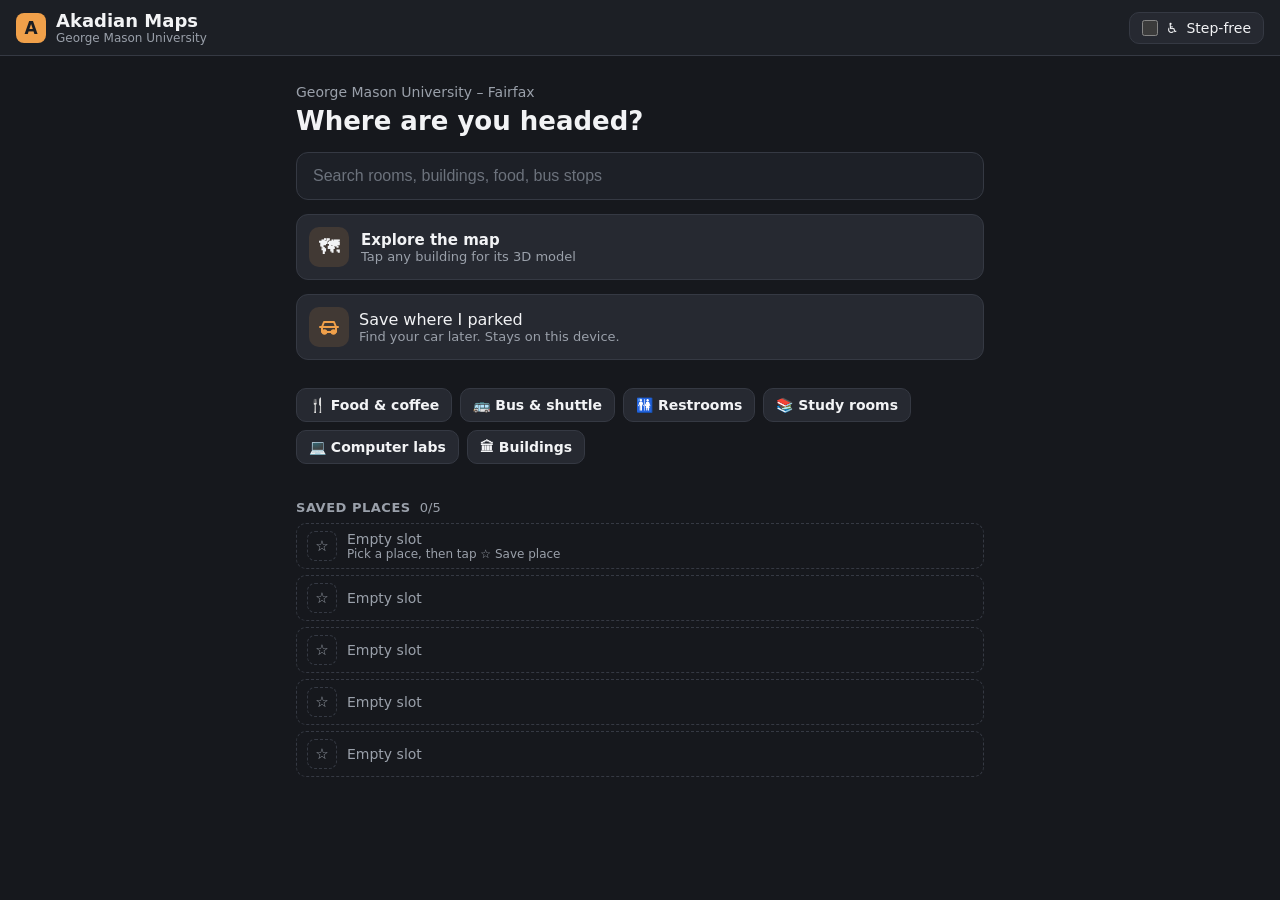
==== docs/index.html @ 049ace2c "Add a static build for phone demos (GitHub Pages, no Python needed) - tools/export_static.py copies " ====
<!doctype html>
<html lang="en">
<head>
  <script>window.AKADIAN_DATA = 'data';</script>
  <meta charset="utf-8">
  <meta name="viewport" content="width=device-width, initial-scale=1, viewport-fit=cover">
  <title>Akadian Campus Maps</title>
  <meta name="description" content="3D campus maps with turn-by-turn directions to any room.">
  <meta name="theme-color" content="#16181d">
  <link rel="manifest" href="manifest.webmanifest">
  <link rel="icon" href="icons/icon-192.png" sizes="192x192">
  <link rel="apple-touch-icon" href="icons/icon-192.png">
  <meta name="apple-mobile-web-app-capable" content="yes">
  <meta name="apple-mobile-web-app-status-bar-style" content="black-translucent">
  <link rel="stylesheet" href="vendor/maplibre-gl/maplibre-gl.css">
  <link rel="stylesheet" href="style.css">
  <script type="importmap">
    {
      "imports": {
        "three": "./vendor/three/build/three.module.js",
        "three/addons/": "./vendor/three/examples/jsm/"
      }
    }
  </script>
</head>
<body>
  <header class="topbar">
    <div class="brand"><span class="logo" aria-hidden="true">A</span><div><strong>Akadian Maps</strong><small id="campusName">Loading…</small></div></div>
    <label class="toggle" title="Routes avoid stairs and use elevators">
      <input type="checkbox" id="stepFree"> <span aria-hidden="true">♿</span><span>Step-free</span>
    </label>
  </header>

  <!-- loading / error screen -->
  <div id="boot" class="boot" role="status" aria-live="polite">
    <span class="logo big" aria-hidden="true">A</span>
    <p id="bootMsg">Loading campus map…</p>
    <button id="bootRetry" class="btn primary hidden">Try again</button>
  </div>

  <!-- Home: choose a destination -->
  <section id="search" class="panel">
    <p class="eyebrow" id="homeEyebrow">Campus map</p>
    <h1>Where are you headed?</h1>
    <div class="searchbox">
      <input id="q" type="search" placeholder="Search rooms, buildings, food, bus stops" autocomplete="off" aria-label="Search the campus" enterkeyhint="go">
    </div>
    <div class="home-actions">
      <button class="tile-btn" id="openExplore"><span class="ti">🗺</span><span>Explore the map<small>Tap any building for its 3D model</small></span></button>
    </div>
    <div id="carCard" class="car-card"></div>
    <div id="browse" class="chips" aria-label="Browse by category"></div>
    <div id="saved"></div>
    <div id="recent"></div>
    <h2 class="list-title" id="listTitle"></h2>
    <ul id="results" class="results"></ul>
  </section>

  <!-- Outdoor: GPS to the best entrance -->
  <section id="outdoor" class="panel hidden">
    <div id="map"></div>
    <div class="sheet">
      <div id="navSheet">
        <button class="back" data-back="search">← Change destination</button>
        <div class="dest" id="destOut"></div>
        <div class="gps"><span id="gpsStatus" class="muted"></span><button id="gpsRetry" class="link hidden">Use my location</button></div>
        <div class="leg" id="outLeg"></div>
        <div class="actions">
          <button id="fitRoute" class="btn secondary">Show whole route</button>
          <button id="arrived" class="btn primary">I'm at the entrance →</button>
        </div>
        <div class="actions small-actions"><button id="saveOut" class="btn ghost-sm save-btn hidden" aria-pressed="false">☆ Save place</button><button id="shareBtn" class="btn ghost-sm">Share this place</button></div>
        <ol id="walkSteps" class="steps walk" aria-label="Walking directions"></ol>
      </div>
      <!-- browsing the map with no destination -->
      <div id="exploreSheet" class="hidden">
        <button class="back" data-back="search">← Back</button>
        <div class="dest" id="exploreTitle">Campus map<small>Tap any building for its 3D model. Use Layers to show or hide categories.</small></div>
        <div class="gps"><span id="gpsStatus2" class="muted"></span></div>
        <div class="explore-grid">
          <button data-q="food">🍴 Food & coffee</button>
          <button data-q="bus">🚌 Bus stops</button>
          <button data-q="restroom">🚻 Restrooms</button>
          <button data-q="study">📚 Study rooms</button>
        </div>
      </div>
      <!-- save where you parked (stored only on this device) -->
      <div id="parkSheet" class="hidden">
        <button class="back" data-back="search">← Back</button>
        <div class="dest">Save your parking spot<small id="parkWhere">Finding your location…</small></div>
        <div id="parkLevels" class="level-row hidden" role="group" aria-label="Deck level"></div>
        <label class="park-note">Note (optional)<input id="parkNote" maxlength="60" placeholder="e.g. Row C, near the stairs"></label>
        <div class="actions"><button id="parkSave" class="btn primary" disabled>Save spot</button></div>
        <p class="muted small-print">Saved only on this device. Nothing is sent anywhere.</p>
      </div>
    </div>
  </section>

  <!-- 3D model of any campus building (tap a building on the map) -->
  <section id="building" class="panel hidden">
    <div id="shell" aria-label="3D model of the building"></div>
    <div class="floorbar" id="shellFloors" aria-label="Floors"></div>
    <div class="sheet">
      <button class="back" data-back="outdoor">← Back to map</button>
      <div class="dest" id="bldTitle"></div>
      <div class="bld-facts" id="bldFacts"></div>
      <div class="actions">
        <button id="bldWalk" class="btn primary">Walk here</button>
      </div>
      <div id="bldLists"></div>
    </div>
  </section>

  <!-- Indoor: 3D route from the entrance to the room -->
  <section id="indoor" class="panel hidden">
    <div id="scene" aria-label="3D indoor map"></div>
    <div class="floorbar" id="floorbar" aria-label="Floors"></div>
    <div class="sheet">
      <button class="back" data-back="outdoor">← Back to map</button>
      <div class="dest" id="destIn"></div>
      <div class="actions small-actions"><button id="saveIn" class="btn ghost-sm save-btn hidden" aria-pressed="false">☆ Save place</button></div>
      <ol id="steps" class="steps" aria-label="Directions inside"></ol>
    </div>
  </section>

  <div id="parkPrompt" class="park-prompt hidden" role="status">
    <div><b>Looks like you parked</b><small id="parkPromptWhere"></small></div>
    <button class="btn primary" id="parkPromptYes">Save spot</button>
    <button class="btn secondary" id="parkPromptNo" aria-label="Dismiss">✕</button>
  </div>
  <div id="toast" class="toast" role="status" aria-live="polite"></div>

  <script src="vendor/maplibre-gl/maplibre-gl.js"></script>
  <script type="module" src="js/main.js"></script>
</body>
</html>
---- docs/vendor/maplibre-gl/maplibre-gl.css ----
.maplibregl-map{font:12px/20px Helvetica Neue,Arial,Helvetica,sans-serif;overflow:hidden;position:relative;-webkit-tap-highlight-color:rgb(0 0 0/0)}.maplibregl-canvas{left:0;position:absolute;top:0}.maplibregl-map:fullscreen{height:100%;width:100%}.maplibregl-ctrl-group button.maplibregl-ctrl-compass{touch-action:none}.maplibregl-canvas-container.maplibregl-interactive,.maplibregl-ctrl-group button.maplibregl-ctrl-compass{cursor:grab;-webkit-user-select:none;-moz-user-select:none;user-select:none}.maplibregl-canvas-container.maplibregl-interactive.maplibregl-track-pointer{cursor:pointer}.maplibregl-canvas-container.maplibregl-interactive:active,.maplibregl-ctrl-group button.maplibregl-ctrl-compass:active{cursor:grabbing}.maplibregl-canvas-container.maplibregl-touch-zoom-rotate,.maplibregl-canvas-container.maplibregl-touch-zoom-rotate .maplibregl-canvas{touch-action:pan-x pan-y}.maplibregl-canvas-container.maplibregl-touch-drag-pan,.maplibregl-canvas-container.maplibregl-touch-drag-pan .maplibregl-canvas{touch-action:pinch-zoom}.maplibregl-canvas-container.maplibregl-touch-zoom-rotate.maplibregl-touch-drag-pan,.maplibregl-canvas-container.maplibregl-touch-zoom-rotate.maplibregl-touch-drag-pan .maplibregl-canvas{touch-action:none}.maplibregl-canvas-container.maplibregl-touch-drag-pan.maplibregl-cooperative-gestures,.maplibregl-canvas-container.maplibregl-touch-drag-pan.maplibregl-cooperative-gestures .maplibregl-canvas{touch-action:pan-x pan-y}.maplibregl-ctrl-bottom-left,.maplibregl-ctrl-bottom-right,.maplibregl-ctrl-top-left,.maplibregl-ctrl-top-right{pointer-events:none;position:absolute;z-index:2}.maplibregl-ctrl-top-left{left:0;top:0}.maplibregl-ctrl-top-right{right:0;top:0}.maplibregl-ctrl-bottom-left{bottom:0;left:0}.maplibregl-ctrl-bottom-right{bottom:0;right:0}.maplibregl-ctrl{clear:both;pointer-events:auto;transform:translate(0)}.maplibregl-ctrl-top-left .maplibregl-ctrl{float:left;margin:10px 0 0 10px}.maplibregl-ctrl-top-right .maplibregl-ctrl{float:right;margin:10px 10px 0 0}.maplibregl-ctrl-bottom-left .maplibregl-ctrl{float:left;margin:0 0 10px 10px}.maplibregl-ctrl-bottom-right .maplibregl-ctrl{float:right;margin:0 10px 10px 0}.maplibregl-ctrl-group{background:#fff;border-radius:4px}.maplibregl-ctrl-group:not(:empty){box-shadow:0 0 0 2px rgba(0,0,0,.1)}@media (forced-colors:active){.maplibregl-ctrl-group:not(:empty){box-shadow:0 0 0 2px ButtonText}}.maplibregl-ctrl-group button{background-color:transparent;border:0;box-sizing:border-box;cursor:pointer;display:block;height:29px;outline:none;padding:0;width:29px}.maplibregl-ctrl-group button+button{border-top:1px solid #ddd}.maplibregl-ctrl button .maplibregl-ctrl-icon{background-position:50%;background-repeat:no-repeat;display:block;height:100%;width:100%}@media (forced-colors:active){.maplibregl-ctrl-icon{background-color:transparent}.maplibregl-ctrl-group button+button{border-top:1px solid ButtonText}}.maplibregl-ctrl button::-moz-focus-inner{border:0;padding:0}.maplibregl-ctrl-attrib-button:focus,.maplibregl-ctrl-group button:focus{box-shadow:0 0 2px 2px #0096ff}.maplibregl-ctrl button:disabled{cursor:not-allowed}.maplibregl-ctrl button:disabled .maplibregl-ctrl-icon{opacity:.25}.maplibregl-ctrl button:not(:disabled):hover{background-color:rgb(0 0 0/5%)}.maplibregl-ctrl-group button:focus:focus-visible{box-shadow:0 0 2px 2px #0096ff}.maplibregl-ctrl-group button:focus:not(:focus-visible){box-shadow:none}.maplibregl-ctrl-group button:focus:first-child{border-radius:4px 4px 0 0}.maplibregl-ctrl-group button:focus:last-child{border-radius:0 0 4px 4px}.maplibregl-ctrl-group button:focus:only-child{border-radius:inherit}.maplibregl-ctrl button.maplibregl-ctrl-zoom-out .maplibregl-ctrl-icon{background-image:url("data:image/svg+xml;charset=utf-8,%3Csvg xmlns='http://www.w3.org/2000/svg' width='29' height='29' fill='%23333' viewBox='0 0 29 29'%3E%3Cpath d='M10 13c-.75 0-1.5.75-1.5 1.5S9.25 16 10 16h9c.75 0 1.5-.75 1.5-1.5S19.75 13 19 13z'/%3E%3C/svg%3E")}.maplibregl-ctrl button.maplibregl-ctrl-zoom-in .maplibregl-ctrl-icon{background-image:url("data:image/svg+xml;charset=utf-8,%3Csvg xmlns='http://www.w3.org/2000/svg' width='29' height='29' fill='%23333' viewBox='0 0 29 29'%3E%3Cpath d='M14.5 8.5c-.75 0-1.5.75-1.5 1.5v3h-3c-.75 0-1.5.75-1.5 1.5S9.25 16 10 16h3v3c0 .75.75 1.5 1.5 1.5S16 19.75 16 19v-3h3c.75 0 1.5-.75 1.5-1.5S19.75 13 19 13h-3v-3c0-.75-.75-1.5-1.5-1.5'/%3E%3C/svg%3E")}@media (forced-colors:active){.maplibregl-ctrl button.maplibregl-ctrl-zoom-out .maplibregl-ctrl-icon{background-image:url("data:image/svg+xml;charset=utf-8,%3Csvg xmlns='http://www.w3.org/2000/svg' width='29' height='29' fill='%23fff' viewBox='0 0 29 29'%3E%3Cpath d='M10 13c-.75 0-1.5.75-1.5 1.5S9.25 16 10 16h9c.75 0 1.5-.75 1.5-1.5S19.75 13 19 13z'/%3E%3C/svg%3E")}.maplibregl-ctrl button.maplibregl-ctrl-zoom-in .maplibregl-ctrl-icon{background-image:url("data:image/svg+xml;charset=utf-8,%3Csvg xmlns='http://www.w3.org/2000/svg' width='29' height='29' fill='%23fff' viewBox='0 0 29 29'%3E%3Cpath d='M14.5 8.5c-.75 0-1.5.75-1.5 1.5v3h-3c-.75 0-1.5.75-1.5 1.5S9.25 16 10 16h3v3c0 .75.75 1.5 1.5 1.5S16 19.75 16 19v-3h3c.75 0 1.5-.75 1.5-1.5S19.75 13 19 13h-3v-3c0-.75-.75-1.5-1.5-1.5'/%3E%3C/svg%3E")}}@media (forced-colors:active) and (prefers-color-scheme:light){.maplibregl-ctrl button.maplibregl-ctrl-zoom-out .maplibregl-ctrl-icon{background-image:url("data:image/svg+xml;charset=utf-8,%3Csvg xmlns='http://www.w3.org/2000/svg' width='29' height='29' viewBox='0 0 29 29'%3E%3Cpath d='M10 13c-.75 0-1.5.75-1.5 1.5S9.25 16 10 16h9c.75 0 1.5-.75 1.5-1.5S19.75 13 19 13z'/%3E%3C/svg%3E")}.maplibregl-ctrl button.maplibregl-ctrl-zoom-in .maplibregl-ctrl-icon{background-image:url("data:image/svg+xml;charset=utf-8,%3Csvg xmlns='http://www.w3.org/2000/svg' width='29' height='29' viewBox='0 0 29 29'%3E%3Cpath d='M14.5 8.5c-.75 0-1.5.75-1.5 1.5v3h-3c-.75 0-1.5.75-1.5 1.5S9.25 16 10 16h3v3c0 .75.75 1.5 1.5 1.5S16 19.75 16 19v-3h3c.75 0 1.5-.75 1.5-1.5S19.75 13 19 13h-3v-3c0-.75-.75-1.5-1.5-1.5'/%3E%3C/svg%3E")}}.maplibregl-ctrl button.maplibregl-ctrl-fullscreen .maplibregl-ctrl-icon{background-image:url("data:image/svg+xml;charset=utf-8,%3Csvg xmlns='http://www.w3.org/2000/svg' width='29' height='29' fill='%23333' viewBox='0 0 29 29'%3E%3Cpath d='M24 16v5.5c0 1.75-.75 2.5-2.5 2.5H16v-1l3-1.5-4-5.5 1-1 5.5 4 1.5-3zM6 16l1.5 3 5.5-4 1 1-4 5.5 3 1.5v1H7.5C5.75 24 5 23.25 5 21.5V16zm7-11v1l-3 1.5 4 5.5-1 1-5.5-4L6 13H5V7.5C5 5.75 5.75 5 7.5 5zm11 2.5c0-1.75-.75-2.5-2.5-2.5H16v1l3 1.5-4 5.5 1 1 5.5-4 1.5 3h1z'/%3E%3C/svg%3E")}.maplibregl-ctrl button.maplibregl-ctrl-shrink .maplibregl-ctrl-icon{background-image:url("data:image/svg+xml;charset=utf-8,%3Csvg xmlns='http://www.w3.org/2000/svg' width='29' height='29' viewBox='0 0 29 29'%3E%3Cpath d='M18.5 16c-1.75 0-2.5.75-2.5 2.5V24h1l1.5-3 5.5 4 1-1-4-5.5 3-1.5v-1zM13 18.5c0-1.75-.75-2.5-2.5-2.5H5v1l3 1.5L4 24l1 1 5.5-4 1.5 3h1zm3-8c0 1.75.75 2.5 2.5 2.5H24v-1l-3-1.5L25 5l-1-1-5.5 4L17 5h-1zM10.5 13c1.75 0 2.5-.75 2.5-2.5V5h-1l-1.5 3L5 4 4 5l4 5.5L5 12v1z'/%3E%3C/svg%3E")}@media (forced-colors:active){.maplibregl-ctrl button.maplibregl-ctrl-fullscreen .maplibregl-ctrl-icon{background-image:url("data:image/svg+xml;charset=utf-8,%3Csvg xmlns='http://www.w3.org/2000/svg' width='29' height='29' fill='%23fff' viewBox='0 0 29 29'%3E%3Cpath d='M24 16v5.5c0 1.75-.75 2.5-2.5 2.5H16v-1l3-1.5-4-5.5 1-1 5.5 4 1.5-3zM6 16l1.5 3 5.5-4 1 1-4 5.5 3 1.5v1H7.5C5.75 24 5 23.25 5 21.5V16zm7-11v1l-3 1.5 4 5.5-1 1-5.5-4L6 13H5V7.5C5 5.75 5.75 5 7.5 5zm11 2.5c0-1.75-.75-2.5-2.5-2.5H16v1l3 1.5-4 5.5 1 1 5.5-4 1.5 3h1z'/%3E%3C/svg%3E")}.maplibregl-ctrl button.maplibregl-ctrl-shrink .maplibregl-ctrl-icon{background-image:url("data:image/svg+xml;charset=utf-8,%3Csvg xmlns='http://www.w3.org/2000/svg' width='29' height='29' fill='%23fff' viewBox='0 0 29 29'%3E%3Cpath d='M18.5 16c-1.75 0-2.5.75-2.5 2.5V24h1l1.5-3 5.5 4 1-1-4-5.5 3-1.5v-1zM13 18.5c0-1.75-.75-2.5-2.5-2.5H5v1l3 1.5L4 24l1 1 5.5-4 1.5 3h1zm3-8c0 1.75.75 2.5 2.5 2.5H24v-1l-3-1.5L25 5l-1-1-5.5 4L17 5h-1zM10.5 13c1.75 0 2.5-.75 2.5-2.5V5h-1l-1.5 3L5 4 4 5l4 5.5L5 12v1z'/%3E%3C/svg%3E")}}@media (forced-colors:active) and (prefers-color-scheme:light){.maplibregl-ctrl button.maplibregl-ctrl-fullscreen .maplibregl-ctrl-icon{background-image:url("data:image/svg+xml;charset=utf-8,%3Csvg xmlns='http://www.w3.org/2000/svg' width='29' height='29' viewBox='0 0 29 29'%3E%3Cpath d='M24 16v5.5c0 1.75-.75 2.5-2.5 2.5H16v-1l3-1.5-4-5.5 1-1 5.5 4 1.5-3zM6 16l1.5 3 5.5-4 1 1-4 5.5 3 1.5v1H7.5C5.75 24 5 23.25 5 21.5V16zm7-11v1l-3 1.5 4 5.5-1 1-5.5-4L6 13H5V7.5C5 5.75 5.75 5 7.5 5zm11 2.5c0-1.75-.75-2.5-2.5-2.5H16v1l3 1.5-4 5.5 1 1 5.5-4 1.5 3h1z'/%3E%3C/svg%3E")}.maplibregl-ctrl button.maplibregl-ctrl-shrink .maplibregl-ctrl-icon{background-image:url("data:image/svg+xml;charset=utf-8,%3Csvg xmlns='http://www.w3.org/2000/svg' width='29' height='29' viewBox='0 0 29 29'%3E%3Cpath d='M18.5 16c-1.75 0-2.5.75-2.5 2.5V24h1l1.5-3 5.5 4 1-1-4-5.5 3-1.5v-1zM13 18.5c0-1.75-.75-2.5-2.5-2.5H5v1l3 1.5L4 24l1 1 5.5-4 1.5 3h1zm3-8c0 1.75.75 2.5 2.5 2.5H24v-1l-3-1.5L25 5l-1-1-5.5 4L17 5h-1zM10.5 13c1.75 0 2.5-.75 2.5-2.5V5h-1l-1.5 3L5 4 4 5l4 5.5L5 12v1z'/%3E%3C/svg%3E")}}.maplibregl-ctrl button.maplibregl-ctrl-compass .maplibregl-ctrl-icon{background-image:url("data:image/svg+xml;charset=utf-8,%3Csvg xmlns='http://www.w3.org/2000/svg' width='29' height='29' fill='%23333' viewBox='0 0 29 29'%3E%3Cpath d='m10.5 14 4-8 4 8z'/%3E%3Cpath fill='%23ccc' d='m10.5 16 4 8 4-8z'/%3E%3C/svg%3E")}@media (forced-colors:active){.maplibregl-ctrl button.maplibregl-ctrl-compass .maplibregl-ctrl-icon{background-image:url("data:image/svg+xml;charset=utf-8,%3Csvg xmlns='http://www.w3.org/2000/svg' width='29' height='29' fill='%23fff' viewBox='0 0 29 29'%3E%3Cpath d='m10.5 14 4-8 4 8z'/%3E%3Cpath fill='%23ccc' d='m10.5 16 4 8 4-8z'/%3E%3C/svg%3E")}}@media (forced-colors:active) and (prefers-color-scheme:light){.maplibregl-ctrl button.maplibregl-ctrl-compass .maplibregl-ctrl-icon{background-image:url("data:image/svg+xml;charset=utf-8,%3Csvg xmlns='http://www.w3.org/2000/svg' width='29' height='29' viewBox='0 0 29 29'%3E%3Cpath d='m10.5 14 4-8 4 8z'/%3E%3Cpath fill='%23ccc' d='m10.5 16 4 8 4-8z'/%3E%3C/svg%3E")}}.maplibregl-ctrl button.maplibregl-ctrl-terrain .maplibregl-ctrl-icon{background-image:url("data:image/svg+xml;charset=utf-8,%3Csvg xmlns='http://www.w3.org/2000/svg' width='22' height='22' fill='%23333' viewBox='0 0 22 22'%3E%3Cpath d='m1.754 13.406 4.453-4.851 3.09 3.09 3.281 3.277.969-.969-3.309-3.312 3.844-4.121 6.148 6.886h1.082v-.855l-7.207-8.07-4.84 5.187L6.169 6.57l-5.48 5.965v.871ZM.688 16.844h20.625v1.375H.688Zm0 0'/%3E%3C/svg%3E")}.maplibregl-ctrl button.maplibregl-ctrl-terrain-enabled .maplibregl-ctrl-icon{background-image:url("data:image/svg+xml;charset=utf-8,%3Csvg xmlns='http://www.w3.org/2000/svg' width='22' height='22' fill='%2333b5e5' viewBox='0 0 22 22'%3E%3Cpath d='m1.754 13.406 4.453-4.851 3.09 3.09 3.281 3.277.969-.969-3.309-3.312 3.844-4.121 6.148 6.886h1.082v-.855l-7.207-8.07-4.84 5.187L6.169 6.57l-5.48 5.965v.871ZM.688 16.844h20.625v1.375H.688Zm0 0'/%3E%3C/svg%3E")}.maplibregl-ctrl button.maplibregl-ctrl-geolocate .maplibregl-ctrl-icon{background-image:url("data:image/svg+xml;charset=utf-8,%3Csvg xmlns='http://www.w3.org/2000/svg' width='29' height='29' fill='%23333' viewBox='0 0 20 20'%3E%3Cpath d='M10 4C9 4 9 5 9 5v.1A5 5 0 0 0 5.1 9H5s-1 0-1 1 1 1 1 1h.1A5 5 0 0 0 9 14.9v.1s0 1 1 1 1-1 1-1v-.1a5 5 0 0 0 3.9-3.9h.1s1 0 1-1-1-1-1-1h-.1A5 5 0 0 0 11 5.1V5s0-1-1-1m0 2.5a3.5 3.5 0 1 1 0 7 3.5 3.5 0 1 1 0-7'/%3E%3Ccircle cx='10' cy='10' r='2'/%3E%3C/svg%3E")}.maplibregl-ctrl button.maplibregl-ctrl-geolocate:disabled .maplibregl-ctrl-icon{background-image:url("data:image/svg+xml;charset=utf-8,%3Csvg xmlns='http://www.w3.org/2000/svg' width='29' height='29' fill='%23aaa' viewBox='0 0 20 20'%3E%3Cpath d='M10 4C9 4 9 5 9 5v.1A5 5 0 0 0 5.1 9H5s-1 0-1 1 1 1 1 1h.1A5 5 0 0 0 9 14.9v.1s0 1 1 1 1-1 1-1v-.1a5 5 0 0 0 3.9-3.9h.1s1 0 1-1-1-1-1-1h-.1A5 5 0 0 0 11 5.1V5s0-1-1-1m0 2.5a3.5 3.5 0 1 1 0 7 3.5 3.5 0 1 1 0-7'/%3E%3Ccircle cx='10' cy='10' r='2'/%3E%3Cpath fill='red' d='m14 5 1 1-9 9-1-1z'/%3E%3C/svg%3E")}.maplibregl-ctrl button.maplibregl-ctrl-geolocate.maplibregl-ctrl-geolocate-active .maplibregl-ctrl-icon{background-image:url("data:image/svg+xml;charset=utf-8,%3Csvg xmlns='http://www.w3.org/2000/svg' width='29' height='29' fill='%2333b5e5' viewBox='0 0 20 20'%3E%3Cpath d='M10 4C9 4 9 5 9 5v.1A5 5 0 0 0 5.1 9H5s-1 0-1 1 1 1 1 1h.1A5 5 0 0 0 9 14.9v.1s0 1 1 1 1-1 1-1v-.1a5 5 0 0 0 3.9-3.9h.1s1 0 1-1-1-1-1-1h-.1A5 5 0 0 0 11 5.1V5s0-1-1-1m0 2.5a3.5 3.5 0 1 1 0 7 3.5 3.5 0 1 1 0-7'/%3E%3Ccircle cx='10' cy='10' r='2'/%3E%3C/svg%3E")}.maplibregl-ctrl button.maplibregl-ctrl-geolocate.maplibregl-ctrl-geolocate-active-error .maplibregl-ctrl-icon{background-image:url("data:image/svg+xml;charset=utf-8,%3Csvg xmlns='http://www.w3.org/2000/svg' width='29' height='29' fill='%23e58978' viewBox='0 0 20 20'%3E%3Cpath d='M10 4C9 4 9 5 9 5v.1A5 5 0 0 0 5.1 9H5s-1 0-1 1 1 1 1 1h.1A5 5 0 0 0 9 14.9v.1s0 1 1 1 1-1 1-1v-.1a5 5 0 0 0 3.9-3.9h.1s1 0 1-1-1-1-1-1h-.1A5 5 0 0 0 11 5.1V5s0-1-1-1m0 2.5a3.5 3.5 0 1 1 0 7 3.5 3.5 0 1 1 0-7'/%3E%3Ccircle cx='10' cy='10' r='2'/%3E%3C/svg%3E")}.maplibregl-ctrl button.maplibregl-ctrl-geolocate.maplibregl-ctrl-geolocate-background .maplibregl-ctrl-icon{background-image:url("data:image/svg+xml;charset=utf-8,%3Csvg xmlns='http://www.w3.org/2000/svg' width='29' height='29' fill='%2333b5e5' viewBox='0 0 20 20'%3E%3Cpath d='M10 4C9 4 9 5 9 5v.1A5 5 0 0 0 5.1 9H5s-1 0-1 1 1 1 1 1h.1A5 5 0 0 0 9 14.9v.1s0 1 1 1 1-1 1-1v-.1a5 5 0 0 0 3.9-3.9h.1s1 0 1-1-1-1-1-1h-.1A5 5 0 0 0 11 5.1V5s0-1-1-1m0 2.5a3.5 3.5 0 1 1 0 7 3.5 3.5 0 1 1 0-7'/%3E%3C/svg%3E")}.maplibregl-ctrl button.maplibregl-ctrl-geolocate.maplibregl-ctrl-geolocate-background-error .maplibregl-ctrl-icon{background-image:url("data:image/svg+xml;charset=utf-8,%3Csvg xmlns='http://www.w3.org/2000/svg' width='29' height='29' fill='%23e54e33' viewBox='0 0 20 20'%3E%3Cpath d='M10 4C9 4 9 5 9 5v.1A5 5 0 0 0 5.1 9H5s-1 0-1 1 1 1 1 1h.1A5 5 0 0 0 9 14.9v.1s0 1 1 1 1-1 1-1v-.1a5 5 0 0 0 3.9-3.9h.1s1 0 1-1-1-1-1-1h-.1A5 5 0 0 0 11 5.1V5s0-1-1-1m0 2.5a3.5 3.5 0 1 1 0 7 3.5 3.5 0 1 1 0-7'/%3E%3C/svg%3E")}.maplibregl-ctrl button.maplibregl-ctrl-geolocate.maplibregl-ctrl-geolocate-waiting .maplibregl-ctrl-icon{animation:maplibregl-spin 2s linear infinite}@media (forced-colors:active){.maplibregl-ctrl button.maplibregl-ctrl-geolocate .maplibregl-ctrl-icon{background-image:url("data:image/svg+xml;charset=utf-8,%3Csvg xmlns='http://www.w3.org/2000/svg' width='29' height='29' fill='%23fff' viewBox='0 0 20 20'%3E%3Cpath d='M10 4C9 4 9 5 9 5v.1A5 5 0 0 0 5.1 9H5s-1 0-1 1 1 1 1 1h.1A5 5 0 0 0 9 14.9v.1s0 1 1 1 1-1 1-1v-.1a5 5 0 0 0 3.9-3.9h.1s1 0 1-1-1-1-1-1h-.1A5 5 0 0 0 11 5.1V5s0-1-1-1m0 2.5a3.5 3.5 0 1 1 0 7 3.5 3.5 0 1 1 0-7'/%3E%3Ccircle cx='10' cy='10' r='2'/%3E%3C/svg%3E")}.maplibregl-ctrl button.maplibregl-ctrl-geolocate:disabled .maplibregl-ctrl-icon{background-image:url("data:image/svg+xml;charset=utf-8,%3Csvg xmlns='http://www.w3.org/2000/svg' width='29' height='29' fill='%23999' viewBox='0 0 20 20'%3E%3Cpath d='M10 4C9 4 9 5 9 5v.1A5 5 0 0 0 5.1 9H5s-1 0-1 1 1 1 1 1h.1A5 5 0 0 0 9 14.9v.1s0 1 1 1 1-1 1-1v-.1a5 5 0 0 0 3.9-3.9h.1s1 0 1-1-1-1-1-1h-.1A5 5 0 0 0 11 5.1V5s0-1-1-1m0 2.5a3.5 3.5 0 1 1 0 7 3.5 3.5 0 1 1 0-7'/%3E%3Ccircle cx='10' cy='10' r='2'/%3E%3Cpath fill='red' d='m14 5 1 1-9 9-1-1z'/%3E%3C/svg%3E")}.maplibregl-ctrl button.maplibregl-ctrl-geolocate.maplibregl-ctrl-geolocate-active .maplibregl-ctrl-icon{background-image:url("data:image/svg+xml;charset=utf-8,%3Csvg xmlns='http://www.w3.org/2000/svg' width='29' height='29' fill='%2333b5e5' viewBox='0 0 20 20'%3E%3Cpath d='M10 4C9 4 9 5 9 5v.1A5 5 0 0 0 5.1 9H5s-1 0-1 1 1 1 1 1h.1A5 5 0 0 0 9 14.9v.1s0 1 1 1 1-1 1-1v-.1a5 5 0 0 0 3.9-3.9h.1s1 0 1-1-1-1-1-1h-.1A5 5 0 0 0 11 5.1V5s0-1-1-1m0 2.5a3.5 3.5 0 1 1 0 7 3.5 3.5 0 1 1 0-7'/%3E%3Ccircle cx='10' cy='10' r='2'/%3E%3C/svg%3E")}.maplibregl-ctrl button.maplibregl-ctrl-geolocate.maplibregl-ctrl-geolocate-active-error .maplibregl-ctrl-icon{background-image:url("data:image/svg+xml;charset=utf-8,%3Csvg xmlns='http://www.w3.org/2000/svg' width='29' height='29' fill='%23e58978' viewBox='0 0 20 20'%3E%3Cpath d='M10 4C9 4 9 5 9 5v.1A5 5 0 0 0 5.1 9H5s-1 0-1 1 1 1 1 1h.1A5 5 0 0 0 9 14.9v.1s0 1 1 1 1-1 1-1v-.1a5 5 0 0 0 3.9-3.9h.1s1 0 1-1-1-1-1-1h-.1A5 5 0 0 0 11 5.1V5s0-1-1-1m0 2.5a3.5 3.5 0 1 1 0 7 3.5 3.5 0 1 1 0-7'/%3E%3Ccircle cx='10' cy='10' r='2'/%3E%3C/svg%3E")}.maplibregl-ctrl button.maplibregl-ctrl-geolocate.maplibregl-ctrl-geolocate-background .maplibregl-ctrl-icon{background-image:url("data:image/svg+xml;charset=utf-8,%3Csvg xmlns='http://www.w3.org/2000/svg' width='29' height='29' fill='%2333b5e5' viewBox='0 0 20 20'%3E%3Cpath d='M10 4C9 4 9 5 9 5v.1A5 5 0 0 0 5.1 9H5s-1 0-1 1 1 1 1 1h.1A5 5 0 0 0 9 14.9v.1s0 1 1 1 1-1 1-1v-.1a5 5 0 0 0 3.9-3.9h.1s1 0 1-1-1-1-1-1h-.1A5 5 0 0 0 11 5.1V5s0-1-1-1m0 2.5a3.5 3.5 0 1 1 0 7 3.5 3.5 0 1 1 0-7'/%3E%3C/svg%3E")}.maplibregl-ctrl button.maplibregl-ctrl-geolocate.maplibregl-ctrl-geolocate-background-error .maplibregl-ctrl-icon{background-image:url("data:image/svg+xml;charset=utf-8,%3Csvg xmlns='http://www.w3.org/2000/svg' width='29' height='29' fill='%23e54e33' viewBox='0 0 20 20'%3E%3Cpath d='M10 4C9 4 9 5 9 5v.1A5 5 0 0 0 5.1 9H5s-1 0-1 1 1 1 1 1h.1A5 5 0 0 0 9 14.9v.1s0 1 1 1 1-1 1-1v-.1a5 5 0 0 0 3.9-3.9h.1s1 0 1-1-1-1-1-1h-.1A5 5 0 0 0 11 5.1V5s0-1-1-1m0 2.5a3.5 3.5 0 1 1 0 7 3.5 3.5 0 1 1 0-7'/%3E%3C/svg%3E")}}@media (forced-colors:active) and (prefers-color-scheme:light){.maplibregl-ctrl button.maplibregl-ctrl-geolocate .maplibregl-ctrl-icon{background-image:url("data:image/svg+xml;charset=utf-8,%3Csvg xmlns='http://www.w3.org/2000/svg' width='29' height='29' viewBox='0 0 20 20'%3E%3Cpath d='M10 4C9 4 9 5 9 5v.1A5 5 0 0 0 5.1 9H5s-1 0-1 1 1 1 1 1h.1A5 5 0 0 0 9 14.9v.1s0 1 1 1 1-1 1-1v-.1a5 5 0 0 0 3.9-3.9h.1s1 0 1-1-1-1-1-1h-.1A5 5 0 0 0 11 5.1V5s0-1-1-1m0 2.5a3.5 3.5 0 1 1 0 7 3.5 3.5 0 1 1 0-7'/%3E%3Ccircle cx='10' cy='10' r='2'/%3E%3C/svg%3E")}.maplibregl-ctrl button.maplibregl-ctrl-geolocate:disabled .maplibregl-ctrl-icon{background-image:url("data:image/svg+xml;charset=utf-8,%3Csvg xmlns='http://www.w3.org/2000/svg' width='29' height='29' fill='%23666' viewBox='0 0 20 20'%3E%3Cpath d='M10 4C9 4 9 5 9 5v.1A5 5 0 0 0 5.1 9H5s-1 0-1 1 1 1 1 1h.1A5 5 0 0 0 9 14.9v.1s0 1 1 1 1-1 1-1v-.1a5 5 0 0 0 3.9-3.9h.1s1 0 1-1-1-1-1-1h-.1A5 5 0 0 0 11 5.1V5s0-1-1-1m0 2.5a3.5 3.5 0 1 1 0 7 3.5 3.5 0 1 1 0-7'/%3E%3Ccircle cx='10' cy='10' r='2'/%3E%3Cpath fill='red' d='m14 5 1 1-9 9-1-1z'/%3E%3C/svg%3E")}}@keyframes maplibregl-spin{0%{transform:rotate(0deg)}to{transform:rotate(1turn)}}a.maplibregl-ctrl-logo{background-image:url("data:image/svg+xml;charset=utf-8,%3Csvg xmlns='http://www.w3.org/2000/svg' width='88' height='23' fill='none'%3E%3Cpath fill='%23000' fill-opacity='.4' fill-rule='evenodd' d='M17.408 16.796h-1.827l2.501-12.095h.198l3.324 6.533.988 2.19.988-2.19 3.258-6.533h.181l2.6 12.095h-1.81l-1.218-5.644-.362-1.71-.658 1.71-2.929 5.644h-.098l-2.914-5.644-.757-1.71-.345 1.71zm1.958-3.42-.726 3.663a1.255 1.255 0 0 1-1.232 1.011h-1.827a1.255 1.255 0 0 1-1.229-1.509l2.501-12.095a1.255 1.255 0 0 1 1.23-1.001h.197a1.25 1.25 0 0 1 1.12.685l3.19 6.273 3.125-6.263a1.25 1.25 0 0 1 1.123-.695h.181a1.255 1.255 0 0 1 1.227.991l1.443 6.71a5 5 0 0 1 .314-.787l.009-.016a4.6 4.6 0 0 1 1.777-1.887c.782-.46 1.668-.667 2.611-.667a4.6 4.6 0 0 1 1.7.32l.306.134c.21-.16.474-.256.759-.256h1.694a1.255 1.255 0 0 1 1.212.925 1.255 1.255 0 0 1 1.212-.925h1.711c.284 0 .545.094.755.252.613-.3 1.312-.45 2.075-.45 1.356 0 2.557.445 3.482 1.4q.47.48.763 1.064V4.701a1.255 1.255 0 0 1 1.255-1.255h1.86A1.255 1.255 0 0 1 54.44 4.7v9.194h2.217c.19 0 .37.043.532.118v-4.77c0-.356.147-.678.385-.906a2.42 2.42 0 0 1-.682-1.71c0-.665.267-1.253.735-1.7a2.45 2.45 0 0 1 1.722-.674 2.43 2.43 0 0 1 1.705.675q.318.302.504.683V4.7a1.255 1.255 0 0 1 1.255-1.255h1.744A1.255 1.255 0 0 1 65.812 4.7v3.335a4.8 4.8 0 0 1 1.526-.246c.938 0 1.817.214 2.59.69a4.47 4.47 0 0 1 1.67 1.743v-.98a1.255 1.255 0 0 1 1.256-1.256h1.777c.233 0 .451.064.639.174a3.4 3.4 0 0 1 1.567-.372c.346 0 .861.02 1.285.232a1.25 1.25 0 0 1 .689 1.004 4.7 4.7 0 0 1 .853-.588c.795-.44 1.675-.647 2.61-.647 1.385 0 2.65.39 3.525 1.396.836.938 1.168 2.173 1.168 3.528q-.001.515-.056 1.051a1.255 1.255 0 0 1-.947 1.09l.408.952a1.255 1.255 0 0 1-.477 1.552c-.418.268-.92.463-1.458.612-.613.171-1.304.244-2.049.244-1.06 0-2.043-.207-2.886-.698l-.015-.008c-.798-.48-1.419-1.135-1.818-1.963l-.004-.008a5.8 5.8 0 0 1-.548-2.512q0-.429.053-.843a1.3 1.3 0 0 1-.333-.086l-.166-.004c-.223 0-.426.062-.643.228-.03.024-.142.139-.142.59v3.883a1.255 1.255 0 0 1-1.256 1.256h-1.777a1.255 1.255 0 0 1-1.256-1.256V15.69l-.032.057a4.8 4.8 0 0 1-1.86 1.833 5.04 5.04 0 0 1-2.484.634 4.5 4.5 0 0 1-1.935-.424 1.25 1.25 0 0 1-.764.258h-1.71a1.255 1.255 0 0 1-1.256-1.255V7.687a2.4 2.4 0 0 1-.428.625c.253.23.412.561.412.93v7.553a1.255 1.255 0 0 1-1.256 1.255h-1.843a1.25 1.25 0 0 1-.894-.373c-.228.23-.544.373-.894.373H51.32a1.255 1.255 0 0 1-1.256-1.255v-1.251l-.061.117a4.7 4.7 0 0 1-1.782 1.884 4.77 4.77 0 0 1-2.485.67 5.6 5.6 0 0 1-1.485-.188l.009 2.764a1.255 1.255 0 0 1-1.255 1.259h-1.729a1.255 1.255 0 0 1-1.255-1.255v-3.537a1.255 1.255 0 0 1-1.167.793h-1.679a1.25 1.25 0 0 1-.77-.263 4.5 4.5 0 0 1-1.945.429c-.885 0-1.724-.21-2.495-.632l-.017-.01a5 5 0 0 1-1.081-.836 1.255 1.255 0 0 1-1.254 1.312h-1.81a1.255 1.255 0 0 1-1.228-.99l-.782-3.625-2.044 3.939a1.25 1.25 0 0 1-1.115.676h-.098a1.25 1.25 0 0 1-1.116-.68l-2.061-3.994zM35.92 16.63l.207-.114.223-.15q.493-.356.735-.785l.061-.118.033 1.332h1.678V9.242h-1.694l-.033 1.267q-.133-.329-.526-.658l-.032-.028a3.2 3.2 0 0 0-.668-.428l-.27-.12a3.3 3.3 0 0 0-1.235-.23q-1.136-.001-1.974.493a3.36 3.36 0 0 0-1.3 1.382q-.445.89-.444 2.074 0 1.2.51 2.107a3.8 3.8 0 0 0 1.382 1.381 3.9 3.9 0 0 0 1.893.477q.795 0 1.455-.33zm-2.789-5.38q-.576.675-.575 1.762 0 1.102.559 1.794.576.675 1.645.675a2.25 2.25 0 0 0 .934-.19 2.2 2.2 0 0 0 .468-.29l.178-.161a2.2 2.2 0 0 0 .397-.561q.244-.5.244-1.15v-.115q0-.708-.296-1.267l-.043-.077a2.2 2.2 0 0 0-.633-.709l-.13-.086-.047-.028a2.1 2.1 0 0 0-1.073-.285q-1.052 0-1.629.692zm2.316 2.706c.163-.17.28-.407.28-.83v-.114c0-.292-.06-.508-.15-.68a.96.96 0 0 0-.353-.389.85.85 0 0 0-.464-.127c-.4 0-.56.114-.664.239l-.01.012c-.148.174-.275.45-.275.945 0 .506.122.801.27.99.097.11.266.224.68.224.303 0 .504-.09.687-.269zm7.545 1.705a2.6 2.6 0 0 0 .331.423q.319.33.755.548l.173.074q.65.255 1.49.255 1.02 0 1.844-.493a3.45 3.45 0 0 0 1.316-1.4q.493-.904.493-2.089 0-1.909-.988-2.913-.988-1.02-2.584-1.02-.898 0-1.575.347a3 3 0 0 0-.415.262l-.199.166a3.4 3.4 0 0 0-.64.82V9.242h-1.712v11.553h1.729l-.017-5.134zm.53-1.138q.206.29.48.5l.155.11.053.034q.51.296 1.119.297 1.07 0 1.645-.675.577-.69.576-1.762 0-1.119-.576-1.777-.558-.675-1.645-.675-.435 0-.835.16a2 2 0 0 0-.284.136 2 2 0 0 0-.363.254 2.2 2.2 0 0 0-.46.569l-.082.162a2.6 2.6 0 0 0-.213 1.072v.115q0 .707.296 1.267l.135.211zm.964-.818a1.1 1.1 0 0 0 .367.385.94.94 0 0 0 .476.118c.423 0 .59-.117.687-.23.159-.194.28-.478.28-.95 0-.53-.133-.8-.266-.952l-.021-.025c-.078-.094-.231-.221-.68-.221a1 1 0 0 0-.503.135l-.012.007a.86.86 0 0 0-.335.343c-.073.133-.132.324-.132.614v.115a1.4 1.4 0 0 0 .14.66zm15.7-6.222q.347-.346.346-.856a1.05 1.05 0 0 0-.345-.79 1.18 1.18 0 0 0-.84-.329q-.51 0-.855.33a1.05 1.05 0 0 0-.346.79q0 .51.346.855.345.346.856.346.51 0 .839-.346zm4.337 9.314.033-1.332q.191.403.59.747l.098.081a4 4 0 0 0 .316.224l.223.122a3.2 3.2 0 0 0 1.44.322 3.8 3.8 0 0 0 1.875-.477 3.5 3.5 0 0 0 1.382-1.366q.527-.89.526-2.09 0-1.184-.444-2.073a3.24 3.24 0 0 0-1.283-1.399q-.823-.51-1.942-.51a3.5 3.5 0 0 0-1.527.344l-.086.043-.165.09a3 3 0 0 0-.33.214q-.432.315-.656.707a2 2 0 0 0-.099.198l.082-1.283V4.701h-1.744v12.095zm.473-2.509a2.5 2.5 0 0 0 .566.7q.117.098.245.18l.144.08a2.1 2.1 0 0 0 .975.232q1.07 0 1.645-.675.576-.69.576-1.778 0-1.102-.576-1.777-.56-.691-1.645-.692a2.2 2.2 0 0 0-1.015.235q-.22.113-.415.282l-.15.142a2.1 2.1 0 0 0-.42.594q-.223.479-.223 1.1v.115q0 .705.293 1.26zm2.616-.293c.157-.191.28-.479.28-.967 0-.51-.13-.79-.276-.961l-.021-.026c-.082-.1-.232-.225-.67-.225a.87.87 0 0 0-.681.279l-.012.011c-.154.155-.274.38-.274.807v.115c0 .285.057.499.144.669a1.1 1.1 0 0 0 .367.405c.137.082.28.123.455.123.423 0 .59-.118.686-.23zm8.266-3.013q.345-.13.724-.14l.069-.002q.493 0 .642.099l.247-1.794q-.196-.099-.717-.099a2.3 2.3 0 0 0-.545.063 2 2 0 0 0-.411.148 2.2 2.2 0 0 0-.4.249 2.5 2.5 0 0 0-.485.499 2.7 2.7 0 0 0-.32.581l-.05.137v-1.48h-1.778v7.553h1.777v-3.884q0-.546.159-.943a1.5 1.5 0 0 1 .466-.636 2.5 2.5 0 0 1 .399-.253 2 2 0 0 1 .224-.099zm9.784 2.656.05-.922q0-1.743-.856-2.698-.838-.97-2.584-.97-1.119-.001-2.007.493a3.46 3.46 0 0 0-1.4 1.382q-.493.906-.493 2.106 0 1.07.428 1.975.428.89 1.332 1.432.906.526 2.255.526.973 0 1.668-.185l.044-.012.135-.04q.613-.184.984-.421l-.542-1.267q-.3.162-.642.274l-.297.087q-.51.131-1.3.131-.954 0-1.497-.444a1.6 1.6 0 0 1-.192-.193q-.366-.44-.512-1.234l-.004-.021zm-5.427-1.256-.003.022h3.752v-.138q-.011-.727-.288-1.118a1 1 0 0 0-.156-.176q-.46-.428-1.316-.428-.986 0-1.494.604-.379.45-.494 1.234zm-27.053 2.77V4.7h-1.86v12.095h5.333V15.15zm7.103-5.908v7.553h-1.843V9.242h1.843z'/%3E%3Cpath fill='%23fff' d='m19.63 11.151-.757-1.71-.345 1.71-1.12 5.644h-1.827L18.083 4.7h.197l3.325 6.533.988 2.19.988-2.19L26.839 4.7h.181l2.6 12.095h-1.81l-1.218-5.644-.362-1.71-.658 1.71-2.93 5.644h-.098l-2.913-5.644zm14.836 5.81q-1.02 0-1.893-.478a3.8 3.8 0 0 1-1.381-1.382q-.51-.906-.51-2.106 0-1.185.444-2.074a3.36 3.36 0 0 1 1.3-1.382q.839-.494 1.974-.494a3.3 3.3 0 0 1 1.234.231 3.3 3.3 0 0 1 .97.575q.396.33.527.659l.033-1.267h1.694v7.553H37.18l-.033-1.332q-.279.593-1.02 1.053a3.17 3.17 0 0 1-1.662.444zm.296-1.482q.938 0 1.58-.642.642-.66.642-1.711v-.115q0-.708-.296-1.267a2.2 2.2 0 0 0-.807-.872 2.1 2.1 0 0 0-1.119-.313q-1.053 0-1.629.692-.575.675-.575 1.76 0 1.103.559 1.795.577.675 1.645.675zm6.521-6.237h1.711v1.4q.906-1.597 2.83-1.597 1.596 0 2.584 1.02.988 1.005.988 2.914 0 1.185-.493 2.09a3.46 3.46 0 0 1-1.316 1.399 3.5 3.5 0 0 1-1.844.493q-.954 0-1.662-.329a2.67 2.67 0 0 1-1.086-.97l.017 5.134h-1.728zm4.048 6.22q1.07 0 1.645-.674.577-.69.576-1.762 0-1.119-.576-1.777-.558-.675-1.645-.675-.592 0-1.12.296-.51.28-.822.823-.296.527-.296 1.234v.115q0 .708.296 1.267.313.543.823.855.51.296 1.119.297z'/%3E%3Cpath fill='%23e1e3e9' d='M51.325 4.7h1.86v10.45h3.473v1.646h-5.333zm7.12 4.542h1.843v7.553h-1.843zm.905-1.415a1.16 1.16 0 0 1-.856-.346 1.17 1.17 0 0 1-.346-.856 1.05 1.05 0 0 1 .346-.79q.346-.329.856-.329.494 0 .839.33a1.05 1.05 0 0 1 .345.79 1.16 1.16 0 0 1-.345.855q-.33.346-.84.346zm7.875 9.133a3.17 3.17 0 0 1-1.662-.444q-.723-.46-1.004-1.053l-.033 1.332h-1.71V4.701h1.743v4.657l-.082 1.283q.279-.658 1.086-1.119a3.5 3.5 0 0 1 1.778-.477q1.119 0 1.942.51a3.24 3.24 0 0 1 1.283 1.4q.445.888.444 2.072 0 1.201-.526 2.09a3.5 3.5 0 0 1-1.382 1.366 3.8 3.8 0 0 1-1.876.477zm-.296-1.481q1.069 0 1.645-.675.577-.69.577-1.778 0-1.102-.577-1.776-.56-.691-1.645-.692a2.12 2.12 0 0 0-1.58.659q-.642.641-.642 1.694v.115q0 .71.296 1.267a2.4 2.4 0 0 0 .807.872 2.1 2.1 0 0 0 1.119.313zm5.927-6.237h1.777v1.481q.263-.757.856-1.217a2.14 2.14 0 0 1 1.349-.46q.527 0 .724.098l-.247 1.794q-.149-.099-.642-.099-.774 0-1.416.494-.626.493-.626 1.58v3.883h-1.777V9.242zm9.534 7.718q-1.35 0-2.255-.526-.904-.543-1.332-1.432a4.6 4.6 0 0 1-.428-1.975q0-1.2.493-2.106a3.46 3.46 0 0 1 1.4-1.382q.889-.495 2.007-.494 1.744 0 2.584.97.855.956.856 2.7 0 .444-.05.92h-5.43q.18 1.005.708 1.45.542.443 1.497.443.79 0 1.3-.131a4 4 0 0 0 .938-.362l.542 1.267q-.411.263-1.119.46-.708.198-1.711.197zm1.596-4.558q.016-1.02-.444-1.432-.46-.428-1.316-.428-1.728 0-1.991 1.86z'/%3E%3Cpath d='M5.074 15.948a.484.657 0 0 0-.486.659v1.84a.484.657 0 0 0 .486.659h4.101a.484.657 0 0 0 .486-.659v-1.84a.484.657 0 0 0-.486-.659zm3.56 1.16H5.617v.838h3.017z' style='fill:%23fff;fill-rule:evenodd;stroke-width:1.03600001'/%3E%3Cg style='stroke-width:1.12603545'%3E%3Cpath d='M-9.408-1.416c-3.833-.025-7.056 2.912-7.08 6.615-.02 3.08 1.653 4.832 3.107 6.268.903.892 1.721 1.74 2.32 2.902l-.525-.004c-.543-.003-.992.304-1.24.639a1.87 1.87 0 0 0-.362 1.121l-.011 1.877c-.003.402.104.787.347 1.125.244.338.688.653 1.23.656l4.142.028c.542.003.99-.306 1.238-.641a1.87 1.87 0 0 0 .363-1.121l.012-1.875a1.87 1.87 0 0 0-.348-1.127c-.243-.338-.688-.653-1.23-.656l-.518-.004c.597-1.145 1.425-1.983 2.348-2.87 1.473-1.414 3.18-3.149 3.2-6.226-.016-3.59-2.923-6.684-6.993-6.707m-.006 1.1v.002c3.274.02 5.92 2.532 5.9 5.6-.017 2.706-1.39 4.026-2.863 5.44-1.034.994-2.118 2.033-2.814 3.633-.018.041-.052.055-.075.065q-.013.004-.02.01a.34.34 0 0 1-.226.084.34.34 0 0 1-.224-.086l-.092-.077c-.699-1.615-1.768-2.669-2.781-3.67-1.454-1.435-2.797-2.762-2.78-5.478.02-3.067 2.7-5.545 5.975-5.523m-.02 2.826c-1.62-.01-2.944 1.315-2.955 2.96-.01 1.646 1.295 2.988 2.916 2.999h.002c1.621.01 2.943-1.316 2.953-2.961.011-1.646-1.294-2.988-2.916-2.998m-.005 1.1c1.017.006 1.829.83 1.822 1.89s-.83 1.874-1.848 1.867c-1.018-.006-1.829-.83-1.822-1.89s.83-1.874 1.848-1.868m-2.155 11.857 4.14.025c.271.002.49.305.487.676l-.013 1.875c-.003.37-.224.67-.495.668l-4.14-.025c-.27-.002-.487-.306-.485-.676l.012-1.875c.003-.37.224-.67.494-.668' style='color:%23000;font-style:normal;font-variant:normal;font-weight:400;font-stretch:normal;font-size:medium;line-height:normal;font-family:sans-serif;font-variant-ligatures:normal;font-variant-position:normal;font-variant-caps:normal;font-variant-numeric:normal;font-variant-alternates:normal;font-feature-settings:normal;text-indent:0;text-align:start;text-decoration:none;text-decoration-line:none;text-decoration-style:solid;text-decoration-color:%23000;letter-spacing:normal;word-spacing:normal;text-transform:none;writing-mode:lr-tb;direction:ltr;text-orientation:mixed;dominant-baseline:auto;baseline-shift:baseline;text-anchor:start;white-space:normal;shape-padding:0;clip-rule:evenodd;display:inline;overflow:visible;visibility:visible;opacity:1;isolation:auto;mix-blend-mode:normal;color-interpolation:sRGB;color-interpolation-filters:linearRGB;solid-color:%23000;solid-opacity:1;vector-effect:none;fill:%23000;fill-opacity:.4;fill-rule:evenodd;stroke:none;stroke-width:2.47727823;stroke-linecap:butt;stroke-linejoin:miter;stroke-miterlimit:4;stroke-dasharray:none;stroke-dashoffset:0;stroke-opacity:1;color-rendering:auto;image-rendering:auto;shape-rendering:auto;text-rendering:auto' transform='translate(15.553 2.85)scale(.88807)'/%3E%3Cpath d='M-9.415-.316C-12.69-.338-15.37 2.14-15.39 5.207c-.017 2.716 1.326 4.041 2.78 5.477 1.013 1 2.081 2.055 2.78 3.67l.092.076a.34.34 0 0 0 .225.086.34.34 0 0 0 .227-.083l.019-.01c.022-.009.057-.024.074-.064.697-1.6 1.78-2.64 2.814-3.634 1.473-1.414 2.847-2.733 2.864-5.44.02-3.067-2.627-5.58-5.901-5.601m-.057 8.784c1.621.011 2.944-1.315 2.955-2.96.01-1.646-1.295-2.988-2.916-2.999-1.622-.01-2.945 1.315-2.955 2.96s1.295 2.989 2.916 3' style='clip-rule:evenodd;fill:%23e1e3e9;fill-opacity:1;fill-rule:evenodd;stroke:none;stroke-width:2.47727823;stroke-miterlimit:4;stroke-dasharray:none;stroke-opacity:.4' transform='translate(15.553 2.85)scale(.88807)'/%3E%3Cpath d='M-11.594 15.465c-.27-.002-.492.297-.494.668l-.012 1.876c-.003.371.214.673.485.675l4.14.027c.271.002.492-.298.495-.668l.012-1.877c.003-.37-.215-.672-.485-.674z' style='clip-rule:evenodd;fill:%23fff;fill-opacity:1;fill-rule:evenodd;stroke:none;stroke-width:2.47727823;stroke-miterlimit:4;stroke-dasharray:none;stroke-opacity:.4' transform='translate(15.553 2.85)scale(.88807)'/%3E%3C/g%3E%3C/svg%3E");background-repeat:no-repeat;cursor:pointer;display:block;height:23px;margin:0 0 -4px -4px;overflow:hidden;width:88px}a.maplibregl-ctrl-logo.maplibregl-compact{width:14px}@media (forced-colors:active){a.maplibregl-ctrl-logo{background-color:transparent;background-image:url("data:image/svg+xml;charset=utf-8,%3Csvg xmlns='http://www.w3.org/2000/svg' width='88' height='23' fill='none'%3E%3Cpath fill='%23000' fill-opacity='.4' fill-rule='evenodd' d='M17.408 16.796h-1.827l2.501-12.095h.198l3.324 6.533.988 2.19.988-2.19 3.258-6.533h.181l2.6 12.095h-1.81l-1.218-5.644-.362-1.71-.658 1.71-2.929 5.644h-.098l-2.914-5.644-.757-1.71-.345 1.71zm1.958-3.42-.726 3.663a1.255 1.255 0 0 1-1.232 1.011h-1.827a1.255 1.255 0 0 1-1.229-1.509l2.501-12.095a1.255 1.255 0 0 1 1.23-1.001h.197a1.25 1.25 0 0 1 1.12.685l3.19 6.273 3.125-6.263a1.25 1.25 0 0 1 1.123-.695h.181a1.255 1.255 0 0 1 1.227.991l1.443 6.71a5 5 0 0 1 .314-.787l.009-.016a4.6 4.6 0 0 1 1.777-1.887c.782-.46 1.668-.667 2.611-.667a4.6 4.6 0 0 1 1.7.32l.306.134c.21-.16.474-.256.759-.256h1.694a1.255 1.255 0 0 1 1.212.925 1.255 1.255 0 0 1 1.212-.925h1.711c.284 0 .545.094.755.252.613-.3 1.312-.45 2.075-.45 1.356 0 2.557.445 3.482 1.4q.47.48.763 1.064V4.701a1.255 1.255 0 0 1 1.255-1.255h1.86A1.255 1.255 0 0 1 54.44 4.7v9.194h2.217c.19 0 .37.043.532.118v-4.77c0-.356.147-.678.385-.906a2.42 2.42 0 0 1-.682-1.71c0-.665.267-1.253.735-1.7a2.45 2.45 0 0 1 1.722-.674 2.43 2.43 0 0 1 1.705.675q.318.302.504.683V4.7a1.255 1.255 0 0 1 1.255-1.255h1.744A1.255 1.255 0 0 1 65.812 4.7v3.335a4.8 4.8 0 0 1 1.526-.246c.938 0 1.817.214 2.59.69a4.47 4.47 0 0 1 1.67 1.743v-.98a1.255 1.255 0 0 1 1.256-1.256h1.777c.233 0 .451.064.639.174a3.4 3.4 0 0 1 1.567-.372c.346 0 .861.02 1.285.232a1.25 1.25 0 0 1 .689 1.004 4.7 4.7 0 0 1 .853-.588c.795-.44 1.675-.647 2.61-.647 1.385 0 2.65.39 3.525 1.396.836.938 1.168 2.173 1.168 3.528q-.001.515-.056 1.051a1.255 1.255 0 0 1-.947 1.09l.408.952a1.255 1.255 0 0 1-.477 1.552c-.418.268-.92.463-1.458.612-.613.171-1.304.244-2.049.244-1.06 0-2.043-.207-2.886-.698l-.015-.008c-.798-.48-1.419-1.135-1.818-1.963l-.004-.008a5.8 5.8 0 0 1-.548-2.512q0-.429.053-.843a1.3 1.3 0 0 1-.333-.086l-.166-.004c-.223 0-.426.062-.643.228-.03.024-.142.139-.142.59v3.883a1.255 1.255 0 0 1-1.256 1.256h-1.777a1.255 1.255 0 0 1-1.256-1.256V15.69l-.032.057a4.8 4.8 0 0 1-1.86 1.833 5.04 5.04 0 0 1-2.484.634 4.5 4.5 0 0 1-1.935-.424 1.25 1.25 0 0 1-.764.258h-1.71a1.255 1.255 0 0 1-1.256-1.255V7.687a2.4 2.4 0 0 1-.428.625c.253.23.412.561.412.93v7.553a1.255 1.255 0 0 1-1.256 1.255h-1.843a1.25 1.25 0 0 1-.894-.373c-.228.23-.544.373-.894.373H51.32a1.255 1.255 0 0 1-1.256-1.255v-1.251l-.061.117a4.7 4.7 0 0 1-1.782 1.884 4.77 4.77 0 0 1-2.485.67 5.6 5.6 0 0 1-1.485-.188l.009 2.764a1.255 1.255 0 0 1-1.255 1.259h-1.729a1.255 1.255 0 0 1-1.255-1.255v-3.537a1.255 1.255 0 0 1-1.167.793h-1.679a1.25 1.25 0 0 1-.77-.263 4.5 4.5 0 0 1-1.945.429c-.885 0-1.724-.21-2.495-.632l-.017-.01a5 5 0 0 1-1.081-.836 1.255 1.255 0 0 1-1.254 1.312h-1.81a1.255 1.255 0 0 1-1.228-.99l-.782-3.625-2.044 3.939a1.25 1.25 0 0 1-1.115.676h-.098a1.25 1.25 0 0 1-1.116-.68l-2.061-3.994zM35.92 16.63l.207-.114.223-.15q.493-.356.735-.785l.061-.118.033 1.332h1.678V9.242h-1.694l-.033 1.267q-.133-.329-.526-.658l-.032-.028a3.2 3.2 0 0 0-.668-.428l-.27-.12a3.3 3.3 0 0 0-1.235-.23q-1.136-.001-1.974.493a3.36 3.36 0 0 0-1.3 1.382q-.445.89-.444 2.074 0 1.2.51 2.107a3.8 3.8 0 0 0 1.382 1.381 3.9 3.9 0 0 0 1.893.477q.795 0 1.455-.33zm-2.789-5.38q-.576.675-.575 1.762 0 1.102.559 1.794.576.675 1.645.675a2.25 2.25 0 0 0 .934-.19 2.2 2.2 0 0 0 .468-.29l.178-.161a2.2 2.2 0 0 0 .397-.561q.244-.5.244-1.15v-.115q0-.708-.296-1.267l-.043-.077a2.2 2.2 0 0 0-.633-.709l-.13-.086-.047-.028a2.1 2.1 0 0 0-1.073-.285q-1.052 0-1.629.692zm2.316 2.706c.163-.17.28-.407.28-.83v-.114c0-.292-.06-.508-.15-.68a.96.96 0 0 0-.353-.389.85.85 0 0 0-.464-.127c-.4 0-.56.114-.664.239l-.01.012c-.148.174-.275.45-.275.945 0 .506.122.801.27.99.097.11.266.224.68.224.303 0 .504-.09.687-.269zm7.545 1.705a2.6 2.6 0 0 0 .331.423q.319.33.755.548l.173.074q.65.255 1.49.255 1.02 0 1.844-.493a3.45 3.45 0 0 0 1.316-1.4q.493-.904.493-2.089 0-1.909-.988-2.913-.988-1.02-2.584-1.02-.898 0-1.575.347a3 3 0 0 0-.415.262l-.199.166a3.4 3.4 0 0 0-.64.82V9.242h-1.712v11.553h1.729l-.017-5.134zm.53-1.138q.206.29.48.5l.155.11.053.034q.51.296 1.119.297 1.07 0 1.645-.675.577-.69.576-1.762 0-1.119-.576-1.777-.558-.675-1.645-.675-.435 0-.835.16a2 2 0 0 0-.284.136 2 2 0 0 0-.363.254 2.2 2.2 0 0 0-.46.569l-.082.162a2.6 2.6 0 0 0-.213 1.072v.115q0 .707.296 1.267l.135.211zm.964-.818a1.1 1.1 0 0 0 .367.385.94.94 0 0 0 .476.118c.423 0 .59-.117.687-.23.159-.194.28-.478.28-.95 0-.53-.133-.8-.266-.952l-.021-.025c-.078-.094-.231-.221-.68-.221a1 1 0 0 0-.503.135l-.012.007a.86.86 0 0 0-.335.343c-.073.133-.132.324-.132.614v.115a1.4 1.4 0 0 0 .14.66zm15.7-6.222q.347-.346.346-.856a1.05 1.05 0 0 0-.345-.79 1.18 1.18 0 0 0-.84-.329q-.51 0-.855.33a1.05 1.05 0 0 0-.346.79q0 .51.346.855.345.346.856.346.51 0 .839-.346zm4.337 9.314.033-1.332q.191.403.59.747l.098.081a4 4 0 0 0 .316.224l.223.122a3.2 3.2 0 0 0 1.44.322 3.8 3.8 0 0 0 1.875-.477 3.5 3.5 0 0 0 1.382-1.366q.527-.89.526-2.09 0-1.184-.444-2.073a3.24 3.24 0 0 0-1.283-1.399q-.823-.51-1.942-.51a3.5 3.5 0 0 0-1.527.344l-.086.043-.165.09a3 3 0 0 0-.33.214q-.432.315-.656.707a2 2 0 0 0-.099.198l.082-1.283V4.701h-1.744v12.095zm.473-2.509a2.5 2.5 0 0 0 .566.7q.117.098.245.18l.144.08a2.1 2.1 0 0 0 .975.232q1.07 0 1.645-.675.576-.69.576-1.778 0-1.102-.576-1.777-.56-.691-1.645-.692a2.2 2.2 0 0 0-1.015.235q-.22.113-.415.282l-.15.142a2.1 2.1 0 0 0-.42.594q-.223.479-.223 1.1v.115q0 .705.293 1.26zm2.616-.293c.157-.191.28-.479.28-.967 0-.51-.13-.79-.276-.961l-.021-.026c-.082-.1-.232-.225-.67-.225a.87.87 0 0 0-.681.279l-.012.011c-.154.155-.274.38-.274.807v.115c0 .285.057.499.144.669a1.1 1.1 0 0 0 .367.405c.137.082.28.123.455.123.423 0 .59-.118.686-.23zm8.266-3.013q.345-.13.724-.14l.069-.002q.493 0 .642.099l.247-1.794q-.196-.099-.717-.099a2.3 2.3 0 0 0-.545.063 2 2 0 0 0-.411.148 2.2 2.2 0 0 0-.4.249 2.5 2.5 0 0 0-.485.499 2.7 2.7 0 0 0-.32.581l-.05.137v-1.48h-1.778v7.553h1.777v-3.884q0-.546.159-.943a1.5 1.5 0 0 1 .466-.636 2.5 2.5 0 0 1 .399-.253 2 2 0 0 1 .224-.099zm9.784 2.656.05-.922q0-1.743-.856-2.698-.838-.97-2.584-.97-1.119-.001-2.007.493a3.46 3.46 0 0 0-1.4 1.382q-.493.906-.493 2.106 0 1.07.428 1.975.428.89 1.332 1.432.906.526 2.255.526.973 0 1.668-.185l.044-.012.135-.04q.613-.184.984-.421l-.542-1.267q-.3.162-.642.274l-.297.087q-.51.131-1.3.131-.954 0-1.497-.444a1.6 1.6 0 0 1-.192-.193q-.366-.44-.512-1.234l-.004-.021zm-5.427-1.256-.003.022h3.752v-.138q-.011-.727-.288-1.118a1 1 0 0 0-.156-.176q-.46-.428-1.316-.428-.986 0-1.494.604-.379.45-.494 1.234zm-27.053 2.77V4.7h-1.86v12.095h5.333V15.15zm7.103-5.908v7.553h-1.843V9.242h1.843z'/%3E%3Cpath fill='%23fff' d='m19.63 11.151-.757-1.71-.345 1.71-1.12 5.644h-1.827L18.083 4.7h.197l3.325 6.533.988 2.19.988-2.19L26.839 4.7h.181l2.6 12.095h-1.81l-1.218-5.644-.362-1.71-.658 1.71-2.93 5.644h-.098l-2.913-5.644zm14.836 5.81q-1.02 0-1.893-.478a3.8 3.8 0 0 1-1.381-1.382q-.51-.906-.51-2.106 0-1.185.444-2.074a3.36 3.36 0 0 1 1.3-1.382q.839-.494 1.974-.494a3.3 3.3 0 0 1 1.234.231 3.3 3.3 0 0 1 .97.575q.396.33.527.659l.033-1.267h1.694v7.553H37.18l-.033-1.332q-.279.593-1.02 1.053a3.17 3.17 0 0 1-1.662.444zm.296-1.482q.938 0 1.58-.642.642-.66.642-1.711v-.115q0-.708-.296-1.267a2.2 2.2 0 0 0-.807-.872 2.1 2.1 0 0 0-1.119-.313q-1.053 0-1.629.692-.575.675-.575 1.76 0 1.103.559 1.795.577.675 1.645.675zm6.521-6.237h1.711v1.4q.906-1.597 2.83-1.597 1.596 0 2.584 1.02.988 1.005.988 2.914 0 1.185-.493 2.09a3.46 3.46 0 0 1-1.316 1.399 3.5 3.5 0 0 1-1.844.493q-.954 0-1.662-.329a2.67 2.67 0 0 1-1.086-.97l.017 5.134h-1.728zm4.048 6.22q1.07 0 1.645-.674.577-.69.576-1.762 0-1.119-.576-1.777-.558-.675-1.645-.675-.592 0-1.12.296-.51.28-.822.823-.296.527-.296 1.234v.115q0 .708.296 1.267.313.543.823.855.51.296 1.119.297z'/%3E%3Cpath fill='%23e1e3e9' d='M51.325 4.7h1.86v10.45h3.473v1.646h-5.333zm7.12 4.542h1.843v7.553h-1.843zm.905-1.415a1.16 1.16 0 0 1-.856-.346 1.17 1.17 0 0 1-.346-.856 1.05 1.05 0 0 1 .346-.79q.346-.329.856-.329.494 0 .839.33a1.05 1.05 0 0 1 .345.79 1.16 1.16 0 0 1-.345.855q-.33.346-.84.346zm7.875 9.133a3.17 3.17 0 0 1-1.662-.444q-.723-.46-1.004-1.053l-.033 1.332h-1.71V4.701h1.743v4.657l-.082 1.283q.279-.658 1.086-1.119a3.5 3.5 0 0 1 1.778-.477q1.119 0 1.942.51a3.24 3.24 0 0 1 1.283 1.4q.445.888.444 2.072 0 1.201-.526 2.09a3.5 3.5 0 0 1-1.382 1.366 3.8 3.8 0 0 1-1.876.477zm-.296-1.481q1.069 0 1.645-.675.577-.69.577-1.778 0-1.102-.577-1.776-.56-.691-1.645-.692a2.12 2.12 0 0 0-1.58.659q-.642.641-.642 1.694v.115q0 .71.296 1.267a2.4 2.4 0 0 0 .807.872 2.1 2.1 0 0 0 1.119.313zm5.927-6.237h1.777v1.481q.263-.757.856-1.217a2.14 2.14 0 0 1 1.349-.46q.527 0 .724.098l-.247 1.794q-.149-.099-.642-.099-.774 0-1.416.494-.626.493-.626 1.58v3.883h-1.777V9.242zm9.534 7.718q-1.35 0-2.255-.526-.904-.543-1.332-1.432a4.6 4.6 0 0 1-.428-1.975q0-1.2.493-2.106a3.46 3.46 0 0 1 1.4-1.382q.889-.495 2.007-.494 1.744 0 2.584.97.855.956.856 2.7 0 .444-.05.92h-5.43q.18 1.005.708 1.45.542.443 1.497.443.79 0 1.3-.131a4 4 0 0 0 .938-.362l.542 1.267q-.411.263-1.119.46-.708.198-1.711.197zm1.596-4.558q.016-1.02-.444-1.432-.46-.428-1.316-.428-1.728 0-1.991 1.86z'/%3E%3Cpath d='M5.074 15.948a.484.657 0 0 0-.486.659v1.84a.484.657 0 0 0 .486.659h4.101a.484.657 0 0 0 .486-.659v-1.84a.484.657 0 0 0-.486-.659zm3.56 1.16H5.617v.838h3.017z' style='fill:%23fff;fill-rule:evenodd;stroke-width:1.03600001'/%3E%3Cg style='stroke-width:1.12603545'%3E%3Cpath d='M-9.408-1.416c-3.833-.025-7.056 2.912-7.08 6.615-.02 3.08 1.653 4.832 3.107 6.268.903.892 1.721 1.74 2.32 2.902l-.525-.004c-.543-.003-.992.304-1.24.639a1.87 1.87 0 0 0-.362 1.121l-.011 1.877c-.003.402.104.787.347 1.125.244.338.688.653 1.23.656l4.142.028c.542.003.99-.306 1.238-.641a1.87 1.87 0 0 0 .363-1.121l.012-1.875a1.87 1.87 0 0 0-.348-1.127c-.243-.338-.688-.653-1.23-.656l-.518-.004c.597-1.145 1.425-1.983 2.348-2.87 1.473-1.414 3.18-3.149 3.2-6.226-.016-3.59-2.923-6.684-6.993-6.707m-.006 1.1v.002c3.274.02 5.92 2.532 5.9 5.6-.017 2.706-1.39 4.026-2.863 5.44-1.034.994-2.118 2.033-2.814 3.633-.018.041-.052.055-.075.065q-.013.004-.02.01a.34.34 0 0 1-.226.084.34.34 0 0 1-.224-.086l-.092-.077c-.699-1.615-1.768-2.669-2.781-3.67-1.454-1.435-2.797-2.762-2.78-5.478.02-3.067 2.7-5.545 5.975-5.523m-.02 2.826c-1.62-.01-2.944 1.315-2.955 2.96-.01 1.646 1.295 2.988 2.916 2.999h.002c1.621.01 2.943-1.316 2.953-2.961.011-1.646-1.294-2.988-2.916-2.998m-.005 1.1c1.017.006 1.829.83 1.822 1.89s-.83 1.874-1.848 1.867c-1.018-.006-1.829-.83-1.822-1.89s.83-1.874 1.848-1.868m-2.155 11.857 4.14.025c.271.002.49.305.487.676l-.013 1.875c-.003.37-.224.67-.495.668l-4.14-.025c-.27-.002-.487-.306-.485-.676l.012-1.875c.003-.37.224-.67.494-.668' style='color:%23000;font-style:normal;font-variant:normal;font-weight:400;font-stretch:normal;font-size:medium;line-height:normal;font-family:sans-serif;font-variant-ligatures:normal;font-variant-position:normal;font-variant-caps:normal;font-variant-numeric:normal;font-variant-alternates:normal;font-feature-settings:normal;text-indent:0;text-align:start;text-decoration:none;text-decoration-line:none;text-decoration-style:solid;text-decoration-color:%23000;letter-spacing:normal;word-spacing:normal;text-transform:none;writing-mode:lr-tb;direction:ltr;text-orientation:mixed;dominant-baseline:auto;baseline-shift:baseline;text-anchor:start;white-space:normal;shape-padding:0;clip-rule:evenodd;display:inline;overflow:visible;visibility:visible;opacity:1;isolation:auto;mix-blend-mode:normal;color-interpolation:sRGB;color-interpolation-filters:linearRGB;solid-color:%23000;solid-opacity:1;vector-effect:none;fill:%23000;fill-opacity:.4;fill-rule:evenodd;stroke:none;stroke-width:2.47727823;stroke-linecap:butt;stroke-linejoin:miter;stroke-miterlimit:4;stroke-dasharray:none;stroke-dashoffset:0;stroke-opacity:1;color-rendering:auto;image-rendering:auto;shape-rendering:auto;text-rendering:auto' transform='translate(15.553 2.85)scale(.88807)'/%3E%3Cpath d='M-9.415-.316C-12.69-.338-15.37 2.14-15.39 5.207c-.017 2.716 1.326 4.041 2.78 5.477 1.013 1 2.081 2.055 2.78 3.67l.092.076a.34.34 0 0 0 .225.086.34.34 0 0 0 .227-.083l.019-.01c.022-.009.057-.024.074-.064.697-1.6 1.78-2.64 2.814-3.634 1.473-1.414 2.847-2.733 2.864-5.44.02-3.067-2.627-5.58-5.901-5.601m-.057 8.784c1.621.011 2.944-1.315 2.955-2.96.01-1.646-1.295-2.988-2.916-2.999-1.622-.01-2.945 1.315-2.955 2.96s1.295 2.989 2.916 3' style='clip-rule:evenodd;fill:%23e1e3e9;fill-opacity:1;fill-rule:evenodd;stroke:none;stroke-width:2.47727823;stroke-miterlimit:4;stroke-dasharray:none;stroke-opacity:.4' transform='translate(15.553 2.85)scale(.88807)'/%3E%3Cpath d='M-11.594 15.465c-.27-.002-.492.297-.494.668l-.012 1.876c-.003.371.214.673.485.675l4.14.027c.271.002.492-.298.495-.668l.012-1.877c.003-.37-.215-.672-.485-.674z' style='clip-rule:evenodd;fill:%23fff;fill-opacity:1;fill-rule:evenodd;stroke:none;stroke-width:2.47727823;stroke-miterlimit:4;stroke-dasharray:none;stroke-opacity:.4' transform='translate(15.553 2.85)scale(.88807)'/%3E%3C/g%3E%3C/svg%3E")}}@media (forced-colors:active) and (prefers-color-scheme:light){a.maplibregl-ctrl-logo{background-image:url("data:image/svg+xml;charset=utf-8,%3Csvg xmlns='http://www.w3.org/2000/svg' width='88' height='23' fill='none'%3E%3Cpath fill='%23000' fill-opacity='.4' fill-rule='evenodd' d='M17.408 16.796h-1.827l2.501-12.095h.198l3.324 6.533.988 2.19.988-2.19 3.258-6.533h.181l2.6 12.095h-1.81l-1.218-5.644-.362-1.71-.658 1.71-2.929 5.644h-.098l-2.914-5.644-.757-1.71-.345 1.71zm1.958-3.42-.726 3.663a1.255 1.255 0 0 1-1.232 1.011h-1.827a1.255 1.255 0 0 1-1.229-1.509l2.501-12.095a1.255 1.255 0 0 1 1.23-1.001h.197a1.25 1.25 0 0 1 1.12.685l3.19 6.273 3.125-6.263a1.25 1.25 0 0 1 1.123-.695h.181a1.255 1.255 0 0 1 1.227.991l1.443 6.71a5 5 0 0 1 .314-.787l.009-.016a4.6 4.6 0 0 1 1.777-1.887c.782-.46 1.668-.667 2.611-.667a4.6 4.6 0 0 1 1.7.32l.306.134c.21-.16.474-.256.759-.256h1.694a1.255 1.255 0 0 1 1.212.925 1.255 1.255 0 0 1 1.212-.925h1.711c.284 0 .545.094.755.252.613-.3 1.312-.45 2.075-.45 1.356 0 2.557.445 3.482 1.4q.47.48.763 1.064V4.701a1.255 1.255 0 0 1 1.255-1.255h1.86A1.255 1.255 0 0 1 54.44 4.7v9.194h2.217c.19 0 .37.043.532.118v-4.77c0-.356.147-.678.385-.906a2.42 2.42 0 0 1-.682-1.71c0-.665.267-1.253.735-1.7a2.45 2.45 0 0 1 1.722-.674 2.43 2.43 0 0 1 1.705.675q.318.302.504.683V4.7a1.255 1.255 0 0 1 1.255-1.255h1.744A1.255 1.255 0 0 1 65.812 4.7v3.335a4.8 4.8 0 0 1 1.526-.246c.938 0 1.817.214 2.59.69a4.47 4.47 0 0 1 1.67 1.743v-.98a1.255 1.255 0 0 1 1.256-1.256h1.777c.233 0 .451.064.639.174a3.4 3.4 0 0 1 1.567-.372c.346 0 .861.02 1.285.232a1.25 1.25 0 0 1 .689 1.004 4.7 4.7 0 0 1 .853-.588c.795-.44 1.675-.647 2.61-.647 1.385 0 2.65.39 3.525 1.396.836.938 1.168 2.173 1.168 3.528q-.001.515-.056 1.051a1.255 1.255 0 0 1-.947 1.09l.408.952a1.255 1.255 0 0 1-.477 1.552c-.418.268-.92.463-1.458.612-.613.171-1.304.244-2.049.244-1.06 0-2.043-.207-2.886-.698l-.015-.008c-.798-.48-1.419-1.135-1.818-1.963l-.004-.008a5.8 5.8 0 0 1-.548-2.512q0-.429.053-.843a1.3 1.3 0 0 1-.333-.086l-.166-.004c-.223 0-.426.062-.643.228-.03.024-.142.139-.142.59v3.883a1.255 1.255 0 0 1-1.256 1.256h-1.777a1.255 1.255 0 0 1-1.256-1.256V15.69l-.032.057a4.8 4.8 0 0 1-1.86 1.833 5.04 5.04 0 0 1-2.484.634 4.5 4.5 0 0 1-1.935-.424 1.25 1.25 0 0 1-.764.258h-1.71a1.255 1.255 0 0 1-1.256-1.255V7.687a2.4 2.4 0 0 1-.428.625c.253.23.412.561.412.93v7.553a1.255 1.255 0 0 1-1.256 1.255h-1.843a1.25 1.25 0 0 1-.894-.373c-.228.23-.544.373-.894.373H51.32a1.255 1.255 0 0 1-1.256-1.255v-1.251l-.061.117a4.7 4.7 0 0 1-1.782 1.884 4.77 4.77 0 0 1-2.485.67 5.6 5.6 0 0 1-1.485-.188l.009 2.764a1.255 1.255 0 0 1-1.255 1.259h-1.729a1.255 1.255 0 0 1-1.255-1.255v-3.537a1.255 1.255 0 0 1-1.167.793h-1.679a1.25 1.25 0 0 1-.77-.263 4.5 4.5 0 0 1-1.945.429c-.885 0-1.724-.21-2.495-.632l-.017-.01a5 5 0 0 1-1.081-.836 1.255 1.255 0 0 1-1.254 1.312h-1.81a1.255 1.255 0 0 1-1.228-.99l-.782-3.625-2.044 3.939a1.25 1.25 0 0 1-1.115.676h-.098a1.25 1.25 0 0 1-1.116-.68l-2.061-3.994zM35.92 16.63l.207-.114.223-.15q.493-.356.735-.785l.061-.118.033 1.332h1.678V9.242h-1.694l-.033 1.267q-.133-.329-.526-.658l-.032-.028a3.2 3.2 0 0 0-.668-.428l-.27-.12a3.3 3.3 0 0 0-1.235-.23q-1.136-.001-1.974.493a3.36 3.36 0 0 0-1.3 1.382q-.445.89-.444 2.074 0 1.2.51 2.107a3.8 3.8 0 0 0 1.382 1.381 3.9 3.9 0 0 0 1.893.477q.795 0 1.455-.33zm-2.789-5.38q-.576.675-.575 1.762 0 1.102.559 1.794.576.675 1.645.675a2.25 2.25 0 0 0 .934-.19 2.2 2.2 0 0 0 .468-.29l.178-.161a2.2 2.2 0 0 0 .397-.561q.244-.5.244-1.15v-.115q0-.708-.296-1.267l-.043-.077a2.2 2.2 0 0 0-.633-.709l-.13-.086-.047-.028a2.1 2.1 0 0 0-1.073-.285q-1.052 0-1.629.692zm2.316 2.706c.163-.17.28-.407.28-.83v-.114c0-.292-.06-.508-.15-.68a.96.96 0 0 0-.353-.389.85.85 0 0 0-.464-.127c-.4 0-.56.114-.664.239l-.01.012c-.148.174-.275.45-.275.945 0 .506.122.801.27.99.097.11.266.224.68.224.303 0 .504-.09.687-.269zm7.545 1.705a2.6 2.6 0 0 0 .331.423q.319.33.755.548l.173.074q.65.255 1.49.255 1.02 0 1.844-.493a3.45 3.45 0 0 0 1.316-1.4q.493-.904.493-2.089 0-1.909-.988-2.913-.988-1.02-2.584-1.02-.898 0-1.575.347a3 3 0 0 0-.415.262l-.199.166a3.4 3.4 0 0 0-.64.82V9.242h-1.712v11.553h1.729l-.017-5.134zm.53-1.138q.206.29.48.5l.155.11.053.034q.51.296 1.119.297 1.07 0 1.645-.675.577-.69.576-1.762 0-1.119-.576-1.777-.558-.675-1.645-.675-.435 0-.835.16a2 2 0 0 0-.284.136 2 2 0 0 0-.363.254 2.2 2.2 0 0 0-.46.569l-.082.162a2.6 2.6 0 0 0-.213 1.072v.115q0 .707.296 1.267l.135.211zm.964-.818a1.1 1.1 0 0 0 .367.385.94.94 0 0 0 .476.118c.423 0 .59-.117.687-.23.159-.194.28-.478.28-.95 0-.53-.133-.8-.266-.952l-.021-.025c-.078-.094-.231-.221-.68-.221a1 1 0 0 0-.503.135l-.012.007a.86.86 0 0 0-.335.343c-.073.133-.132.324-.132.614v.115a1.4 1.4 0 0 0 .14.66zm15.7-6.222q.347-.346.346-.856a1.05 1.05 0 0 0-.345-.79 1.18 1.18 0 0 0-.84-.329q-.51 0-.855.33a1.05 1.05 0 0 0-.346.79q0 .51.346.855.345.346.856.346.51 0 .839-.346zm4.337 9.314.033-1.332q.191.403.59.747l.098.081a4 4 0 0 0 .316.224l.223.122a3.2 3.2 0 0 0 1.44.322 3.8 3.8 0 0 0 1.875-.477 3.5 3.5 0 0 0 1.382-1.366q.527-.89.526-2.09 0-1.184-.444-2.073a3.24 3.24 0 0 0-1.283-1.399q-.823-.51-1.942-.51a3.5 3.5 0 0 0-1.527.344l-.086.043-.165.09a3 3 0 0 0-.33.214q-.432.315-.656.707a2 2 0 0 0-.099.198l.082-1.283V4.701h-1.744v12.095zm.473-2.509a2.5 2.5 0 0 0 .566.7q.117.098.245.18l.144.08a2.1 2.1 0 0 0 .975.232q1.07 0 1.645-.675.576-.69.576-1.778 0-1.102-.576-1.777-.56-.691-1.645-.692a2.2 2.2 0 0 0-1.015.235q-.22.113-.415.282l-.15.142a2.1 2.1 0 0 0-.42.594q-.223.479-.223 1.1v.115q0 .705.293 1.26zm2.616-.293c.157-.191.28-.479.28-.967 0-.51-.13-.79-.276-.961l-.021-.026c-.082-.1-.232-.225-.67-.225a.87.87 0 0 0-.681.279l-.012.011c-.154.155-.274.38-.274.807v.115c0 .285.057.499.144.669a1.1 1.1 0 0 0 .367.405c.137.082.28.123.455.123.423 0 .59-.118.686-.23zm8.266-3.013q.345-.13.724-.14l.069-.002q.493 0 .642.099l.247-1.794q-.196-.099-.717-.099a2.3 2.3 0 0 0-.545.063 2 2 0 0 0-.411.148 2.2 2.2 0 0 0-.4.249 2.5 2.5 0 0 0-.485.499 2.7 2.7 0 0 0-.32.581l-.05.137v-1.48h-1.778v7.553h1.777v-3.884q0-.546.159-.943a1.5 1.5 0 0 1 .466-.636 2.5 2.5 0 0 1 .399-.253 2 2 0 0 1 .224-.099zm9.784 2.656.05-.922q0-1.743-.856-2.698-.838-.97-2.584-.97-1.119-.001-2.007.493a3.46 3.46 0 0 0-1.4 1.382q-.493.906-.493 2.106 0 1.07.428 1.975.428.89 1.332 1.432.906.526 2.255.526.973 0 1.668-.185l.044-.012.135-.04q.613-.184.984-.421l-.542-1.267q-.3.162-.642.274l-.297.087q-.51.131-1.3.131-.954 0-1.497-.444a1.6 1.6 0 0 1-.192-.193q-.366-.44-.512-1.234l-.004-.021zm-5.427-1.256-.003.022h3.752v-.138q-.011-.727-.288-1.118a1 1 0 0 0-.156-.176q-.46-.428-1.316-.428-.986 0-1.494.604-.379.45-.494 1.234zm-27.053 2.77V4.7h-1.86v12.095h5.333V15.15zm7.103-5.908v7.553h-1.843V9.242h1.843z'/%3E%3Cpath fill='%23fff' d='m19.63 11.151-.757-1.71-.345 1.71-1.12 5.644h-1.827L18.083 4.7h.197l3.325 6.533.988 2.19.988-2.19L26.839 4.7h.181l2.6 12.095h-1.81l-1.218-5.644-.362-1.71-.658 1.71-2.93 5.644h-.098l-2.913-5.644zm14.836 5.81q-1.02 0-1.893-.478a3.8 3.8 0 0 1-1.381-1.382q-.51-.906-.51-2.106 0-1.185.444-2.074a3.36 3.36 0 0 1 1.3-1.382q.839-.494 1.974-.494a3.3 3.3 0 0 1 1.234.231 3.3 3.3 0 0 1 .97.575q.396.33.527.659l.033-1.267h1.694v7.553H37.18l-.033-1.332q-.279.593-1.02 1.053a3.17 3.17 0 0 1-1.662.444zm.296-1.482q.938 0 1.58-.642.642-.66.642-1.711v-.115q0-.708-.296-1.267a2.2 2.2 0 0 0-.807-.872 2.1 2.1 0 0 0-1.119-.313q-1.053 0-1.629.692-.575.675-.575 1.76 0 1.103.559 1.795.577.675 1.645.675zm6.521-6.237h1.711v1.4q.906-1.597 2.83-1.597 1.596 0 2.584 1.02.988 1.005.988 2.914 0 1.185-.493 2.09a3.46 3.46 0 0 1-1.316 1.399 3.5 3.5 0 0 1-1.844.493q-.954 0-1.662-.329a2.67 2.67 0 0 1-1.086-.97l.017 5.134h-1.728zm4.048 6.22q1.07 0 1.645-.674.577-.69.576-1.762 0-1.119-.576-1.777-.558-.675-1.645-.675-.592 0-1.12.296-.51.28-.822.823-.296.527-.296 1.234v.115q0 .708.296 1.267.313.543.823.855.51.296 1.119.297z'/%3E%3Cpath fill='%23e1e3e9' d='M51.325 4.7h1.86v10.45h3.473v1.646h-5.333zm7.12 4.542h1.843v7.553h-1.843zm.905-1.415a1.16 1.16 0 0 1-.856-.346 1.17 1.17 0 0 1-.346-.856 1.05 1.05 0 0 1 .346-.79q.346-.329.856-.329.494 0 .839.33a1.05 1.05 0 0 1 .345.79 1.16 1.16 0 0 1-.345.855q-.33.346-.84.346zm7.875 9.133a3.17 3.17 0 0 1-1.662-.444q-.723-.46-1.004-1.053l-.033 1.332h-1.71V4.701h1.743v4.657l-.082 1.283q.279-.658 1.086-1.119a3.5 3.5 0 0 1 1.778-.477q1.119 0 1.942.51a3.24 3.24 0 0 1 1.283 1.4q.445.888.444 2.072 0 1.201-.526 2.09a3.5 3.5 0 0 1-1.382 1.366 3.8 3.8 0 0 1-1.876.477zm-.296-1.481q1.069 0 1.645-.675.577-.69.577-1.778 0-1.102-.577-1.776-.56-.691-1.645-.692a2.12 2.12 0 0 0-1.58.659q-.642.641-.642 1.694v.115q0 .71.296 1.267a2.4 2.4 0 0 0 .807.872 2.1 2.1 0 0 0 1.119.313zm5.927-6.237h1.777v1.481q.263-.757.856-1.217a2.14 2.14 0 0 1 1.349-.46q.527 0 .724.098l-.247 1.794q-.149-.099-.642-.099-.774 0-1.416.494-.626.493-.626 1.58v3.883h-1.777V9.242zm9.534 7.718q-1.35 0-2.255-.526-.904-.543-1.332-1.432a4.6 4.6 0 0 1-.428-1.975q0-1.2.493-2.106a3.46 3.46 0 0 1 1.4-1.382q.889-.495 2.007-.494 1.744 0 2.584.97.855.956.856 2.7 0 .444-.05.92h-5.43q.18 1.005.708 1.45.542.443 1.497.443.79 0 1.3-.131a4 4 0 0 0 .938-.362l.542 1.267q-.411.263-1.119.46-.708.198-1.711.197zm1.596-4.558q.016-1.02-.444-1.432-.46-.428-1.316-.428-1.728 0-1.991 1.86z'/%3E%3Cpath d='M5.074 15.948a.484.657 0 0 0-.486.659v1.84a.484.657 0 0 0 .486.659h4.101a.484.657 0 0 0 .486-.659v-1.84a.484.657 0 0 0-.486-.659zm3.56 1.16H5.617v.838h3.017z' style='fill:%23fff;fill-rule:evenodd;stroke-width:1.03600001'/%3E%3Cg style='stroke-width:1.12603545'%3E%3Cpath d='M-9.408-1.416c-3.833-.025-7.056 2.912-7.08 6.615-.02 3.08 1.653 4.832 3.107 6.268.903.892 1.721 1.74 2.32 2.902l-.525-.004c-.543-.003-.992.304-1.24.639a1.87 1.87 0 0 0-.362 1.121l-.011 1.877c-.003.402.104.787.347 1.125.244.338.688.653 1.23.656l4.142.028c.542.003.99-.306 1.238-.641a1.87 1.87 0 0 0 .363-1.121l.012-1.875a1.87 1.87 0 0 0-.348-1.127c-.243-.338-.688-.653-1.23-.656l-.518-.004c.597-1.145 1.425-1.983 2.348-2.87 1.473-1.414 3.18-3.149 3.2-6.226-.016-3.59-2.923-6.684-6.993-6.707m-.006 1.1v.002c3.274.02 5.92 2.532 5.9 5.6-.017 2.706-1.39 4.026-2.863 5.44-1.034.994-2.118 2.033-2.814 3.633-.018.041-.052.055-.075.065q-.013.004-.02.01a.34.34 0 0 1-.226.084.34.34 0 0 1-.224-.086l-.092-.077c-.699-1.615-1.768-2.669-2.781-3.67-1.454-1.435-2.797-2.762-2.78-5.478.02-3.067 2.7-5.545 5.975-5.523m-.02 2.826c-1.62-.01-2.944 1.315-2.955 2.96-.01 1.646 1.295 2.988 2.916 2.999h.002c1.621.01 2.943-1.316 2.953-2.961.011-1.646-1.294-2.988-2.916-2.998m-.005 1.1c1.017.006 1.829.83 1.822 1.89s-.83 1.874-1.848 1.867c-1.018-.006-1.829-.83-1.822-1.89s.83-1.874 1.848-1.868m-2.155 11.857 4.14.025c.271.002.49.305.487.676l-.013 1.875c-.003.37-.224.67-.495.668l-4.14-.025c-.27-.002-.487-.306-.485-.676l.012-1.875c.003-.37.224-.67.494-.668' style='color:%23000;font-style:normal;font-variant:normal;font-weight:400;font-stretch:normal;font-size:medium;line-height:normal;font-family:sans-serif;font-variant-ligatures:normal;font-variant-position:normal;font-variant-caps:normal;font-variant-numeric:normal;font-variant-alternates:normal;font-feature-settings:normal;text-indent:0;text-align:start;text-decoration:none;text-decoration-line:none;text-decoration-style:solid;text-decoration-color:%23000;letter-spacing:normal;word-spacing:normal;text-transform:none;writing-mode:lr-tb;direction:ltr;text-orientation:mixed;dominant-baseline:auto;baseline-shift:baseline;text-anchor:start;white-space:normal;shape-padding:0;clip-rule:evenodd;display:inline;overflow:visible;visibility:visible;opacity:1;isolation:auto;mix-blend-mode:normal;color-interpolation:sRGB;color-interpolation-filters:linearRGB;solid-color:%23000;solid-opacity:1;vector-effect:none;fill:%23000;fill-opacity:.4;fill-rule:evenodd;stroke:none;stroke-width:2.47727823;stroke-linecap:butt;stroke-linejoin:miter;stroke-miterlimit:4;stroke-dasharray:none;stroke-dashoffset:0;stroke-opacity:1;color-rendering:auto;image-rendering:auto;shape-rendering:auto;text-rendering:auto' transform='translate(15.553 2.85)scale(.88807)'/%3E%3Cpath d='M-9.415-.316C-12.69-.338-15.37 2.14-15.39 5.207c-.017 2.716 1.326 4.041 2.78 5.477 1.013 1 2.081 2.055 2.78 3.67l.092.076a.34.34 0 0 0 .225.086.34.34 0 0 0 .227-.083l.019-.01c.022-.009.057-.024.074-.064.697-1.6 1.78-2.64 2.814-3.634 1.473-1.414 2.847-2.733 2.864-5.44.02-3.067-2.627-5.58-5.901-5.601m-.057 8.784c1.621.011 2.944-1.315 2.955-2.96.01-1.646-1.295-2.988-2.916-2.999-1.622-.01-2.945 1.315-2.955 2.96s1.295 2.989 2.916 3' style='clip-rule:evenodd;fill:%23e1e3e9;fill-opacity:1;fill-rule:evenodd;stroke:none;stroke-width:2.47727823;stroke-miterlimit:4;stroke-dasharray:none;stroke-opacity:.4' transform='translate(15.553 2.85)scale(.88807)'/%3E%3Cpath d='M-11.594 15.465c-.27-.002-.492.297-.494.668l-.012 1.876c-.003.371.214.673.485.675l4.14.027c.271.002.492-.298.495-.668l.012-1.877c.003-.37-.215-.672-.485-.674z' style='clip-rule:evenodd;fill:%23fff;fill-opacity:1;fill-rule:evenodd;stroke:none;stroke-width:2.47727823;stroke-miterlimit:4;stroke-dasharray:none;stroke-opacity:.4' transform='translate(15.553 2.85)scale(.88807)'/%3E%3C/g%3E%3C/svg%3E")}}.maplibregl-ctrl.maplibregl-ctrl-attrib{background-color:hsla(0,0%,100%,.5);margin:0;padding:0 5px}@media screen{.maplibregl-ctrl-attrib.maplibregl-compact{background-color:#fff;border-radius:12px;box-sizing:content-box;color:#000;margin:10px;min-height:20px;padding:2px 24px 2px 0;position:relative}.maplibregl-ctrl-attrib.maplibregl-compact-show{padding:2px 28px 2px 8px;visibility:visible}.maplibregl-ctrl-bottom-left>.maplibregl-ctrl-attrib.maplibregl-compact-show,.maplibregl-ctrl-top-left>.maplibregl-ctrl-attrib.maplibregl-compact-show{border-radius:12px;padding:2px 8px 2px 28px}.maplibregl-ctrl-attrib.maplibregl-compact .maplibregl-ctrl-attrib-inner{display:none}.maplibregl-ctrl-attrib-button{background-color:hsla(0,0%,100%,.5);background-image:url("data:image/svg+xml;charset=utf-8,%3Csvg xmlns='http://www.w3.org/2000/svg' width='24' height='24' fill-rule='evenodd' viewBox='0 0 20 20'%3E%3Cpath d='M4 10a6 6 0 1 0 12 0 6 6 0 1 0-12 0m5-3a1 1 0 1 0 2 0 1 1 0 1 0-2 0m0 3a1 1 0 1 1 2 0v3a1 1 0 1 1-2 0'/%3E%3C/svg%3E");border:0;border-radius:12px;box-sizing:border-box;cursor:pointer;display:none;height:24px;outline:none;position:absolute;right:0;top:0;width:24px}.maplibregl-ctrl-attrib summary.maplibregl-ctrl-attrib-button{-webkit-appearance:none;-moz-appearance:none;appearance:none;list-style:none}.maplibregl-ctrl-attrib summary.maplibregl-ctrl-attrib-button::-webkit-details-marker{display:none}.maplibregl-ctrl-bottom-left .maplibregl-ctrl-attrib-button,.maplibregl-ctrl-top-left .maplibregl-ctrl-attrib-button{left:0}.maplibregl-ctrl-attrib.maplibregl-compact .maplibregl-ctrl-attrib-button,.maplibregl-ctrl-attrib.maplibregl-compact-show .maplibregl-ctrl-attrib-inner{display:block}.maplibregl-ctrl-attrib.maplibregl-compact-show .maplibregl-ctrl-attrib-button{background-color:rgb(0 0 0/5%)}.maplibregl-ctrl-bottom-right>.maplibregl-ctrl-attrib.maplibregl-compact:after{bottom:0;right:0}.maplibregl-ctrl-top-right>.maplibregl-ctrl-attrib.maplibregl-compact:after{right:0;top:0}.maplibregl-ctrl-top-left>.maplibregl-ctrl-attrib.maplibregl-compact:after{left:0;top:0}.maplibregl-ctrl-bottom-left>.maplibregl-ctrl-attrib.maplibregl-compact:after{bottom:0;left:0}}@media screen and (forced-colors:active){.maplibregl-ctrl-attrib.maplibregl-compact:after{background-image:url("data:image/svg+xml;charset=utf-8,%3Csvg xmlns='http://www.w3.org/2000/svg' width='24' height='24' fill='%23fff' fill-rule='evenodd' viewBox='0 0 20 20'%3E%3Cpath d='M4 10a6 6 0 1 0 12 0 6 6 0 1 0-12 0m5-3a1 1 0 1 0 2 0 1 1 0 1 0-2 0m0 3a1 1 0 1 1 2 0v3a1 1 0 1 1-2 0'/%3E%3C/svg%3E")}}@media screen and (forced-colors:active) and (prefers-color-scheme:light){.maplibregl-ctrl-attrib.maplibregl-compact:after{background-image:url("data:image/svg+xml;charset=utf-8,%3Csvg xmlns='http://www.w3.org/2000/svg' width='24' height='24' fill-rule='evenodd' viewBox='0 0 20 20'%3E%3Cpath d='M4 10a6 6 0 1 0 12 0 6 6 0 1 0-12 0m5-3a1 1 0 1 0 2 0 1 1 0 1 0-2 0m0 3a1 1 0 1 1 2 0v3a1 1 0 1 1-2 0'/%3E%3C/svg%3E")}}.maplibregl-ctrl-attrib a{color:rgba(0,0,0,.75);text-decoration:none}.maplibregl-ctrl-attrib a:hover{color:inherit;text-decoration:underline}.maplibregl-attrib-empty{display:none}.maplibregl-ctrl-scale{background-color:hsla(0,0%,100%,.75);border:2px solid #333;border-top:#333;box-sizing:border-box;color:#333;font-size:10px;padding:0 5px}.maplibregl-popup{display:flex;left:0;pointer-events:none;position:absolute;top:0;will-change:transform}.maplibregl-popup-anchor-top,.maplibregl-popup-anchor-top-left,.maplibregl-popup-anchor-top-right{flex-direction:column}.maplibregl-popup-anchor-bottom,.maplibregl-popup-anchor-bottom-left,.maplibregl-popup-anchor-bottom-right{flex-direction:column-reverse}.maplibregl-popup-anchor-left{flex-direction:row}.maplibregl-popup-anchor-right{flex-direction:row-reverse}.maplibregl-popup-tip{border:10px solid transparent;height:0;width:0;z-index:1}.maplibregl-popup-anchor-top .maplibregl-popup-tip{align-self:center;border-bottom-color:#fff;border-top:none}.maplibregl-popup-anchor-top-left .maplibregl-popup-tip{align-self:flex-start;border-bottom-color:#fff;border-left:none;border-top:none}.maplibregl-popup-anchor-top-right .maplibregl-popup-tip{align-self:flex-end;border-bottom-color:#fff;border-right:none;border-top:none}.maplibregl-popup-anchor-bottom .maplibregl-popup-tip{align-self:center;border-bottom:none;border-top-color:#fff}.maplibregl-popup-anchor-bottom-left .maplibregl-popup-tip{align-self:flex-start;border-bottom:none;border-left:none;border-top-color:#fff}.maplibregl-popup-anchor-bottom-right .maplibregl-popup-tip{align-self:flex-end;border-bottom:none;border-right:none;border-top-color:#fff}.maplibregl-popup-anchor-left .maplibregl-popup-tip{align-self:center;border-left:none;border-right-color:#fff}.maplibregl-popup-anchor-right .maplibregl-popup-tip{align-self:center;border-left-color:#fff;border-right:none}.maplibregl-popup-close-button{background-color:transparent;border:0;border-radius:0 3px 0 0;cursor:pointer;position:absolute;right:0;top:0}.maplibregl-popup-close-button:hover{background-color:rgb(0 0 0/5%)}.maplibregl-popup-content{background:#fff;border-radius:3px;box-shadow:0 1px 2px rgba(0,0,0,.1);padding:15px 10px;pointer-events:auto;position:relative}.maplibregl-popup-anchor-top-left .maplibregl-popup-content{border-top-left-radius:0}.maplibregl-popup-anchor-top-right .maplibregl-popup-content{border-top-right-radius:0}.maplibregl-popup-anchor-bottom-left .maplibregl-popup-content{border-bottom-left-radius:0}.maplibregl-popup-anchor-bottom-right .maplibregl-popup-content{border-bottom-right-radius:0}.maplibregl-popup-track-pointer{display:none}.maplibregl-popup-track-pointer *{pointer-events:none;-webkit-user-select:none;-moz-user-select:none;user-select:none}.maplibregl-map:hover .maplibregl-popup-track-pointer{display:flex}.maplibregl-map:active .maplibregl-popup-track-pointer{display:none}.maplibregl-marker{left:0;position:absolute;top:0;transition:opacity .2s;will-change:transform}.maplibregl-user-location-dot,.maplibregl-user-location-dot:before{background-color:#1da1f2;border-radius:50%;height:15px;width:15px}.maplibregl-user-location-dot:before{animation:maplibregl-user-location-dot-pulse 2s infinite;content:"";position:absolute}.maplibregl-user-location-dot:after{border:2px solid #fff;border-radius:50%;box-shadow:0 0 3px rgba(0,0,0,.35);box-sizing:border-box;content:"";height:19px;left:-2px;position:absolute;top:-2px;width:19px}@keyframes maplibregl-user-location-dot-pulse{0%{opacity:1;transform:scale(1)}70%{opacity:0;transform:scale(3)}to{opacity:0;transform:scale(1)}}.maplibregl-user-location-dot-stale{background-color:#aaa}.maplibregl-user-location-dot-stale:after{display:none}.maplibregl-user-location-accuracy-circle{background-color:#1da1f233;border-radius:100%;height:1px;width:1px}.maplibregl-crosshair,.maplibregl-crosshair .maplibregl-interactive,.maplibregl-crosshair .maplibregl-interactive:active{cursor:crosshair}.maplibregl-boxzoom{background:#fff;border:2px dotted #202020;height:0;left:0;opacity:.5;position:absolute;top:0;width:0}.maplibregl-cooperative-gesture-screen{align-items:center;background:rgba(0,0,0,.4);color:#fff;display:flex;font-size:1.4em;inset:0;justify-content:center;line-height:1.2;opacity:0;padding:1rem;pointer-events:none;position:absolute;transition:opacity 1s ease 1s;z-index:99999}.maplibregl-cooperative-gesture-screen.maplibregl-show{opacity:1;transition:opacity .05s}.maplibregl-cooperative-gesture-screen .maplibregl-mobile-message{display:none}@media (hover:none),(width <= 480px){.maplibregl-cooperative-gesture-screen .maplibregl-desktop-message{display:none}.maplibregl-cooperative-gesture-screen .maplibregl-mobile-message{display:block}}.maplibregl-pseudo-fullscreen{height:100%!important;left:0!important;position:fixed!important;top:0!important;width:100%!important;z-index:99999}
---- docs/style.css ----
/* Memex theme: charcoal surfaces, warm orange accent. Keep in sync with THEME in js/indoor3d.js. */
:root {
  --bg: #16181d;
  --surface: #1c1f25;
  --card: #262931;
  --input: #1d2027;
  --raised: #2d3038;
  --line: #353943;
  --text: #f2f3f5;
  --muted: #9aa0aa;
  --accent: #f0a04a;
  --accent-hi: #ffb866;
  --on-accent: #1b1d22;
  --radius: 12px;
  font-family: "Segoe UI", system-ui, -apple-system, Roboto, sans-serif;
  color: var(--text);
  color-scheme: dark;
}
* { box-sizing: border-box; }
html, body { margin: 0; height: 100%; background: var(--bg); }
body { display: flex; flex-direction: column; overflow: hidden; }
.hidden { display: none !important; }
button { font: inherit; color: inherit; }

.topbar {
  display: flex; align-items: center; justify-content: space-between; flex: none;
  padding: 10px 16px; background: var(--surface); border-bottom: 1px solid var(--line);
}
.brand { display: flex; gap: 10px; align-items: center; }
.brand strong { font-size: 18px; }
.brand small { display: block; color: var(--muted); font-size: 12px; }
.logo {
  width: 30px; height: 30px; border-radius: 8px; background: var(--accent); color: var(--on-accent);
  display: grid; place-items: center; font-weight: 800; font-size: 17px;
}
.toggle {
  display: flex; align-items: center; gap: 8px; font-size: 14px; cursor: pointer; padding: 7px 12px;
  border: 1px solid var(--line); border-radius: 10px; background: var(--card);
}
.toggle input { width: 16px; height: 16px; accent-color: var(--accent); margin: 0; }

.panel { flex: 1; min-height: 0; position: relative; display: flex; flex-direction: column; }

/* search */
#search { padding: 28px 16px; overflow-y: auto; max-width: 720px; width: 100%; margin: 0 auto; }
.eyebrow { color: var(--muted); font-size: 14px; margin: 0 0 6px; }
#search h1 { font-size: 26px; margin: 0 0 16px; }
.searchbox input {
  width: 100%; font-size: 16px; padding: 14px 16px; border-radius: var(--radius); color: var(--text);
  border: 1px solid var(--line); background: var(--input); outline: none;
}
.searchbox input::placeholder { color: #6c727c; }
.searchbox input:focus { border-color: var(--accent); box-shadow: 0 0 0 3px #f0a04a33; }
.chips { display: flex; flex-wrap: wrap; gap: 8px; margin: 14px 0 18px; }
.chip {
  border: 1px solid var(--line); background: var(--card); border-radius: 10px; padding: 8px 12px;
  font-size: 14px; font-weight: 600; cursor: pointer;
}
.chip:hover { border-color: var(--accent); color: var(--accent-hi); }
.results { list-style: none; padding: 0; margin: 0; }
.results li {
  display: flex; gap: 12px; align-items: center; padding: 12px; background: var(--card);
  border: 1px solid var(--line); border-radius: var(--radius); margin-bottom: 8px; cursor: pointer;
  transition: border-color .15s, transform .15s;
}
.results li:hover { border-color: var(--accent); transform: translateX(2px); }
.badge {
  flex: none; min-width: 56px; text-align: center; font-weight: 700; font-size: 14px; padding: 6px 8px;
  border-radius: 8px; background: #f0a04a1f; color: var(--accent-hi); border: 1px solid #f0a04a40;
}
.results .meta { font-size: 13px; color: var(--muted); }

/* map + 3d */
#map, #scene { flex: 1; min-height: 0; }
#map { background: var(--bg); }
#scene { background: var(--bg); touch-action: none; overflow: hidden; }
.sheet {
  flex: none; background: var(--surface); border-top: 1px solid var(--line);
  padding: 14px 16px 18px; max-height: 44vh; overflow-y: auto;
}
.back {
  border: 1px solid var(--line); background: var(--card); color: var(--text); font-size: 13px; font-weight: 600;
  padding: 6px 10px; border-radius: 10px; cursor: pointer;
}
.back:hover { border-color: var(--accent); }
.dest { font-size: 19px; font-weight: 700; margin: 12px 0 4px; }
.dest small { display: block; font-weight: 400; color: var(--muted); font-size: 14px; margin-top: 2px; }
.muted { color: var(--muted); font-size: 14px; }
.leg { margin: 10px 0; font-size: 15px; padding: 12px; background: var(--card); border-radius: var(--radius); border: 1px solid var(--line); }
.actions { display: flex; gap: 10px; margin-top: 12px; flex-wrap: wrap; }
.btn {
  flex: 1; min-width: 150px; text-align: center; text-decoration: none; border-radius: 10px; padding: 12px 14px;
  font-size: 15px; font-weight: 700; cursor: pointer; border: 1px solid transparent; transition: filter .15s;
}
.btn:hover { filter: brightness(1.08); }
.btn.primary { background: var(--accent); color: var(--on-accent); }
.btn.secondary { background: var(--card); color: var(--text); border-color: var(--line); }

.steps { margin: 10px 0 0; padding: 0; list-style: none; counter-reset: s; }
.steps li {
  counter-increment: s; position: relative; padding: 10px 0 10px 38px; border-bottom: 1px solid var(--line); font-size: 15px;
}
.steps li:last-child { border-bottom: 0; }
.steps li::before {
  content: counter(s); position: absolute; left: 0; top: 9px; width: 26px; height: 26px; border-radius: 8px;
  background: var(--raised); color: var(--text); font-size: 13px; font-weight: 700; display: grid; place-items: center;
}
.steps li.floorchange::before { background: var(--accent); color: var(--on-accent); }
.steps li small { color: var(--muted); }
.steps b { color: var(--accent-hi); font-weight: 600; }
.steps.walk { margin-top: 14px; }
.steps.walk li { cursor: pointer; border-radius: 10px; padding-right: 8px; transition: background .15s; }
.steps.walk li:hover, .steps.walk li.on { background: var(--card); }
.steps.walk li.on::before { background: var(--accent); color: var(--on-accent); }
.steps.walk li.cross::before { content: "⇄"; }
.steps.walk li.arrive::before { content: "●"; background: var(--accent); color: var(--on-accent); }

.floorbar {
  position: absolute; right: 12px; top: 12px; display: flex; flex-direction: column; gap: 6px; z-index: 5;
  padding: 6px; background: #1c1f25cc; border: 1px solid var(--line); border-radius: 14px; backdrop-filter: blur(8px);
}
.floorbar button {
  width: 46px; height: 36px; border-radius: 9px; border: 1px solid transparent; background: transparent;
  font-weight: 700; font-size: 13px; cursor: pointer; color: var(--muted);
}
.floorbar button:hover { color: var(--text); background: var(--raised); }
.floorbar button.route { color: var(--accent-hi); }
.floorbar button.on { background: var(--accent); color: var(--on-accent); }

/* labels in the 3D scene */
.tag {
  font: 600 12px "Segoe UI", system-ui, sans-serif; color: var(--text); white-space: nowrap; pointer-events: none;
  background: #1c1f25e6; border: 1px solid var(--line); border-radius: 10px; padding: 5px 9px;
  backdrop-filter: blur(6px); box-shadow: 0 6px 20px #0008;
}
.tag b { color: var(--accent-hi); margin-right: 4px; }
.tag small { display: block; color: var(--muted); font-weight: 400; font-size: 11px; }
.tag.dest { border-color: var(--accent); font-size: 13px; box-shadow: 0 0 18px #f0a04a55, 0 6px 20px #0008; }
.tag.start { border-color: #f0a04a80; }
.tag.hint { font-size: 11px; padding: 3px 7px; color: var(--accent-hi); }
.tag.hover { border-color: #ffd29a; }
.tag.floor-tag { background: transparent; border: 0; box-shadow: none; color: #f0a04a; font-size: 14px; letter-spacing: .5px; }

/* outdoor map (MapLibre): 3D campus over a flat dark basemap */
.maplibregl-map { font-family: inherit; }
.maplibregl-ctrl-group { background: var(--card) !important; border: 1px solid var(--line); box-shadow: none !important; }
.maplibregl-ctrl-group button + button { border-top-color: var(--line) !important; }
.maplibregl-ctrl-group button .maplibregl-ctrl-icon { filter: invert(1) brightness(.85); }
.maplibregl-ctrl-attrib { background: #1c1f25cc !important; color: var(--muted) !important; }
.maplibregl-ctrl-attrib a { color: var(--accent) !important; }
.maplibregl-ctrl-attrib-button { filter: invert(1); }
.bld-popup .maplibregl-popup-content {
  background: #1c1f25e6; color: var(--text); border: 1px solid var(--line); border-radius: 10px; padding: 6px 10px;
  font-size: 13px; backdrop-filter: blur(6px); box-shadow: 0 6px 20px #0008;
}
.bld-popup .maplibregl-popup-content small { display: block; color: var(--accent-hi); font-size: 11px; }
.bld-popup .maplibregl-popup-tip { display: none; }
.cat-filter {
  position: absolute; z-index: 3; right: 10px; top: 10px; display: flex; flex-direction: column; gap: 4px;
  padding: 6px; background: #1c1f25d9; border: 1px solid var(--line); border-radius: 12px; backdrop-filter: blur(8px);
}
.cat-filter .layers-toggle { color: var(--text); justify-content: space-between; }
.cat-filter.collapsed button:not(.layers-toggle) { display: none; }
.cat-filter .layers-toggle .chev { transition: transform .15s; }
.cat-filter.collapsed .layers-toggle .chev { transform: rotate(-90deg); }
.cat-filter button {
  display: flex; align-items: center; gap: 8px; border: 0; background: transparent; color: var(--muted);
  font-size: 12px; font-weight: 600; padding: 5px 8px; border-radius: 8px; cursor: pointer; text-align: left;
}
.cat-filter button:hover { background: var(--raised); color: var(--text); }
.cat-filter button i {
  width: 10px; height: 10px; border-radius: 3px; border: 1.5px solid var(--c); background: transparent; flex: none;
}
.cat-filter button.on { color: var(--text); }
.cat-filter button.on i { background: var(--c); box-shadow: 0 0 8px var(--c); }
@media (max-width: 600px) {
  .cat-filter:not(.collapsed) { flex-direction: row; flex-wrap: wrap; left: 54px; right: 8px; top: 8px; }
  .cat-filter:not(.collapsed) .layers-toggle { width: 100%; }
  .cat-filter button { padding: 5px 7px; font-size: 12px; }
}
.stop-popup .maplibregl-popup-content { padding: 10px 12px; }
.stop-popup .maplibregl-popup-close-button { color: var(--muted); font-size: 16px; }
.stop-popup .btn { margin-top: 8px; width: 100%; min-width: 0; }
.chips-row { display: flex; flex-wrap: wrap; gap: 4px; margin: 6px 0 2px; }
.line-chip {
  font-size: 11px; font-weight: 700; padding: 2px 7px; border-radius: 6px; color: var(--text);
  background: color-mix(in srgb, var(--lc) 22%, transparent); border: 1px solid color-mix(in srgb, var(--lc) 70%, transparent);
}
/* loading / error */
.boot {
  position: fixed; inset: 0; z-index: 60; background: var(--bg); display: flex; flex-direction: column;
  align-items: center; justify-content: center; gap: 14px; text-align: center; padding: 24px; color: var(--muted);
}
.logo.big { width: 56px; height: 56px; font-size: 30px; border-radius: 14px; animation: pulse 1.6s ease-in-out infinite; }
@keyframes pulse { 50% { transform: scale(.92); opacity: .7; } }

/* home */
.home-actions { margin: 14px 0; }
.tile-btn {
  width: 100%; display: flex; gap: 12px; align-items: center; text-align: left; cursor: pointer; padding: 12px;
  background: var(--card); border: 1px solid var(--line); border-radius: var(--radius); font-size: 15px; font-weight: 600;
}
.tile-btn:hover { border-color: var(--accent); }
.tile-btn .ti { width: 40px; height: 40px; border-radius: 10px; background: #f0a04a22; display: grid; place-items: center; font-size: 20px; flex: none; }
.tile-btn small { display: block; color: var(--muted); font-weight: 400; font-size: 13px; }
.chip.browse { font-weight: 600; }
.list-title { font-size: 13px; color: var(--muted); font-weight: 600; margin: 18px 0 8px; text-transform: uppercase; letter-spacing: .04em; }
.list-title:empty { display: none; }
.recent-row { display: flex; gap: 8px; overflow-x: auto; padding-bottom: 4px; scrollbar-width: thin; }
.recent {
  flex: none; max-width: 220px; text-align: left; padding: 9px 12px; border-radius: 10px; border: 1px solid var(--line);
  background: var(--card); cursor: pointer;
}
.recent:hover { border-color: var(--accent); }
.recent span { display: block; font-weight: 600; font-size: 14px; white-space: nowrap; overflow: hidden; text-overflow: ellipsis; }
.recent small { display: block; color: var(--muted); font-size: 12px; white-space: nowrap; overflow: hidden; text-overflow: ellipsis; }
/* saved places (5 slots) */
.list-title .count { font-weight: 500; letter-spacing: 0; margin-left: 4px; }
.saved-list { list-style: none; margin: 0; padding: 0; display: grid; gap: 6px; }
.saved { display: flex; align-items: stretch; border: 1px solid var(--line); border-radius: 10px; background: var(--card); min-height: 48px; }
.saved .go { flex: 1; min-width: 0; display: flex; align-items: center; gap: 10px; padding: 7px 10px; background: none; border: 0;
  color: inherit; text-align: left; cursor: pointer; border-radius: 10px; font: inherit; }
.saved:has(.go:hover) { border-color: var(--accent); }
.saved .ico { width: 30px; height: 30px; flex: none; display: grid; place-items: center; border-radius: 8px; background: #f0a04a22; font-size: 15px; }
.saved .txt { min-width: 0; flex: 1; font-weight: 600; font-size: 14px; white-space: nowrap; overflow: hidden; text-overflow: ellipsis; }
.saved .txt small { display: block; color: var(--muted); font-weight: 400; font-size: 12px; overflow: hidden; text-overflow: ellipsis; }
.saved .arrow { color: var(--accent); flex: none; }
.saved .rm { flex: none; width: 40px; background: none; border: 0; border-left: 1px solid var(--line); color: var(--muted); cursor: pointer; font-size: 13px; }
.saved .rm:hover { color: var(--text); }
.saved.empty { background: transparent; border-style: dashed; align-items: center; gap: 10px; padding: 7px 10px; color: var(--muted); min-height: 44px; }
.saved.empty .ico { background: transparent; border: 1px dashed var(--line); color: var(--muted); }
.saved.empty .txt { font-weight: 500; }
.btn.save-btn.on { color: var(--accent-hi); border-color: var(--accent); }
.results li.empty { cursor: default; color: var(--muted); font-size: 14px; display: block; }
.results li.empty:hover { transform: none; border-color: var(--line); }

/* map sheet extras */
.gps { display: flex; flex-wrap: wrap; gap: 4px 10px; align-items: baseline; font-size: 14px; }
.link { background: none; border: 0; padding: 0; color: var(--accent-hi); font-weight: 600; font-size: 14px; cursor: pointer; text-decoration: underline; }
.leg .total { display: block; font-size: 17px; margin-bottom: 2px; color: var(--text); }
.small-actions { margin-top: 6px; }
.btn.ghost-sm { flex: none; min-width: 0; background: transparent; color: var(--muted); border-color: var(--line); padding: 7px 12px; font-size: 13px; }
.btn.ghost-sm:hover { color: var(--text); }
.explore-grid { display: grid; grid-template-columns: 1fr 1fr; gap: 8px; margin-top: 14px; }
.explore-grid button {
  padding: 12px; border-radius: 10px; border: 1px solid var(--line); background: var(--card); font-weight: 600;
  text-align: left; cursor: pointer;
}
.explore-grid button:hover { border-color: var(--accent); }

.toast {
  position: fixed; z-index: 70; left: 50%; bottom: 22px; transform: translate(-50%, 20px); opacity: 0; pointer-events: none;
  background: var(--card); border: 1px solid var(--line); border-radius: 12px; padding: 10px 16px; font-size: 14px;
  box-shadow: 0 10px 30px #000a; transition: opacity .2s, transform .2s; max-width: calc(100% - 32px);
}
.toast.show { opacity: 1; transform: translate(-50%, 0); }

.spinner {
  display: inline-block; width: 12px; height: 12px; border-radius: 50%; vertical-align: -1px; margin-right: 6px;
  border: 2px solid var(--line); border-top-color: var(--accent); animation: spin .8s linear infinite;
}
@keyframes spin { to { transform: rotate(360deg); } }
.map-me {
  position: absolute; z-index: 3; left: 10px; bottom: 82px; width: 40px; height: 40px; border-radius: 12px;
  border: 1px solid var(--line); background: #1c1f25e6; color: var(--accent-hi); font-size: 20px; cursor: pointer;
  display: grid; place-items: center; backdrop-filter: blur(8px);
}
.map-me:hover { border-color: var(--accent); }

/* keyboard focus: always visible, never on mouse clicks */
:focus-visible { outline: 2px solid var(--accent-hi); outline-offset: 2px; }
button:focus:not(:focus-visible) { outline: none; }

@media (prefers-reduced-motion: reduce) {
  *, *::before, *::after { animation-duration: .01ms !important; transition-duration: .01ms !important; }
}

/* building 3D screen */
#shell { flex: 1; min-height: 0; background: var(--bg); touch-action: none; overflow: hidden; }
.bld-facts { display: flex; flex-wrap: wrap; gap: 6px; margin: 8px 0 4px; }
.bld-facts span {
  font-size: 12px; font-weight: 700; padding: 4px 9px; border-radius: 8px; background: var(--card); border: 1px solid var(--line);
  color: var(--muted);
}
.bld-facts span.cat { color: var(--text); border-color: color-mix(in srgb, var(--c) 70%, transparent); background: color-mix(in srgb, var(--c) 18%, transparent); }
.bld-list h3 { font-size: 13px; color: var(--muted); font-weight: 600; margin: 16px 0 6px; text-transform: uppercase; letter-spacing: .04em; }
.bld-list button {
  display: flex; width: 100%; gap: 10px; align-items: center; text-align: left; padding: 9px 10px; margin-bottom: 6px;
  background: var(--card); border: 1px solid var(--line); border-radius: 10px; cursor: pointer;
}
.bld-list button:hover { border-color: var(--accent); }
.bld-list button small { display: block; color: var(--muted); font-size: 12px; }
.bld-list button svg { width: 22px; height: 22px; flex: none; color: var(--accent); }
.tag.pin { border-color: #ff7ab6aa; }
@media (min-width: 900px) {
  #building { flex-direction: row; }
  .panel > .floorbar { right: 412px; } /* keep clear of the side sheet */
}

/* parking spot saver */
.car-card { margin: 0 0 14px; }
.car-card:empty { display: none; }
.car-card .card {
  display: flex; gap: 12px; align-items: center; background: var(--card); border: 1px solid var(--line);
  border-radius: var(--radius); padding: 12px; flex-wrap: wrap;
}
.car-card .icon { width: 40px; height: 40px; border-radius: 10px; background: #f0a04a22; display: grid; place-items: center; flex: none; }
.car-card .icon svg { width: 24px; height: 24px; }
.car-card .txt { flex: 1; min-width: 160px; }
.car-card .txt small { display: block; color: var(--muted); font-size: 13px; }
.car-card .btn { flex: none; min-width: 0; padding: 9px 12px; }
.car-card .save { width: 100%; text-align: left; display: flex; align-items: center; gap: 10px; }
.level-row { display: flex; flex-wrap: wrap; gap: 6px; margin: 12px 0 4px; }
.level-row button {
  min-width: 44px; padding: 8px 12px; border-radius: 10px; border: 1px solid var(--line); background: var(--card);
  font-weight: 700; cursor: pointer;
}
.level-row button.on { background: var(--accent); color: var(--on-accent); border-color: var(--accent); }
.level-row .label { width: 100%; font-size: 14px; color: var(--muted); }
.park-note { display: block; font-size: 14px; color: var(--muted); margin-top: 10px; }
.park-note input {
  display: block; width: 100%; margin-top: 6px; padding: 10px 12px; border-radius: 10px; border: 1px solid var(--line);
  background: var(--input); color: var(--text); font-size: 15px;
}
.small-print { font-size: 12px; margin: 10px 0 0; }
.map-fab {
  position: absolute; z-index: 3; left: 10px; bottom: 34px; display: flex; align-items: center; gap: 8px;
  padding: 9px 12px; border-radius: 12px; border: 1px solid var(--line); background: #1c1f25e6; color: var(--text);
  font-weight: 700; font-size: 13px; cursor: pointer; backdrop-filter: blur(8px);
}
.map-fab:hover { border-color: var(--accent); }
.map-fab svg { width: 18px; height: 18px; }
.park-prompt {
  position: fixed; z-index: 40; left: 50%; bottom: 18px; transform: translateX(-50%); width: min(520px, calc(100% - 24px));
  display: flex; gap: 10px; align-items: center; background: var(--card); border: 1px solid var(--accent);
  border-radius: 14px; padding: 12px; box-shadow: 0 10px 30px #000a;
}
.park-prompt div { flex: 1; }
.park-prompt small { display: block; color: var(--muted); }
.park-prompt .btn { flex: none; min-width: 0; }
.stop-popup small.hours { color: var(--muted); margin-top: 4px; line-height: 1.4; }
.badge.food { background: #ff7ab61f; color: #ff9cc8; border-color: #ff7ab655; font-size: 11px; }
.badge.stop { background: #2dd4bf1f; color: #5eead4; border-color: #2dd4bf55; font-size: 11px; }
.badge.bld { background: var(--raised); color: var(--text); border-color: var(--line); font-size: 11px; }
.me-dot {
  width: 18px; height: 18px; border-radius: 50%; background: #fff; border: 4px solid var(--accent);
  box-shadow: 0 0 0 8px #f0a04a33, 0 0 20px #f0a04a;
}

@media (min-width: 900px) {
  #outdoor, #indoor { flex-direction: row; }
  .sheet { width: 400px; max-height: none; border-top: 0; border-left: 1px solid var(--line); order: 2; }
}
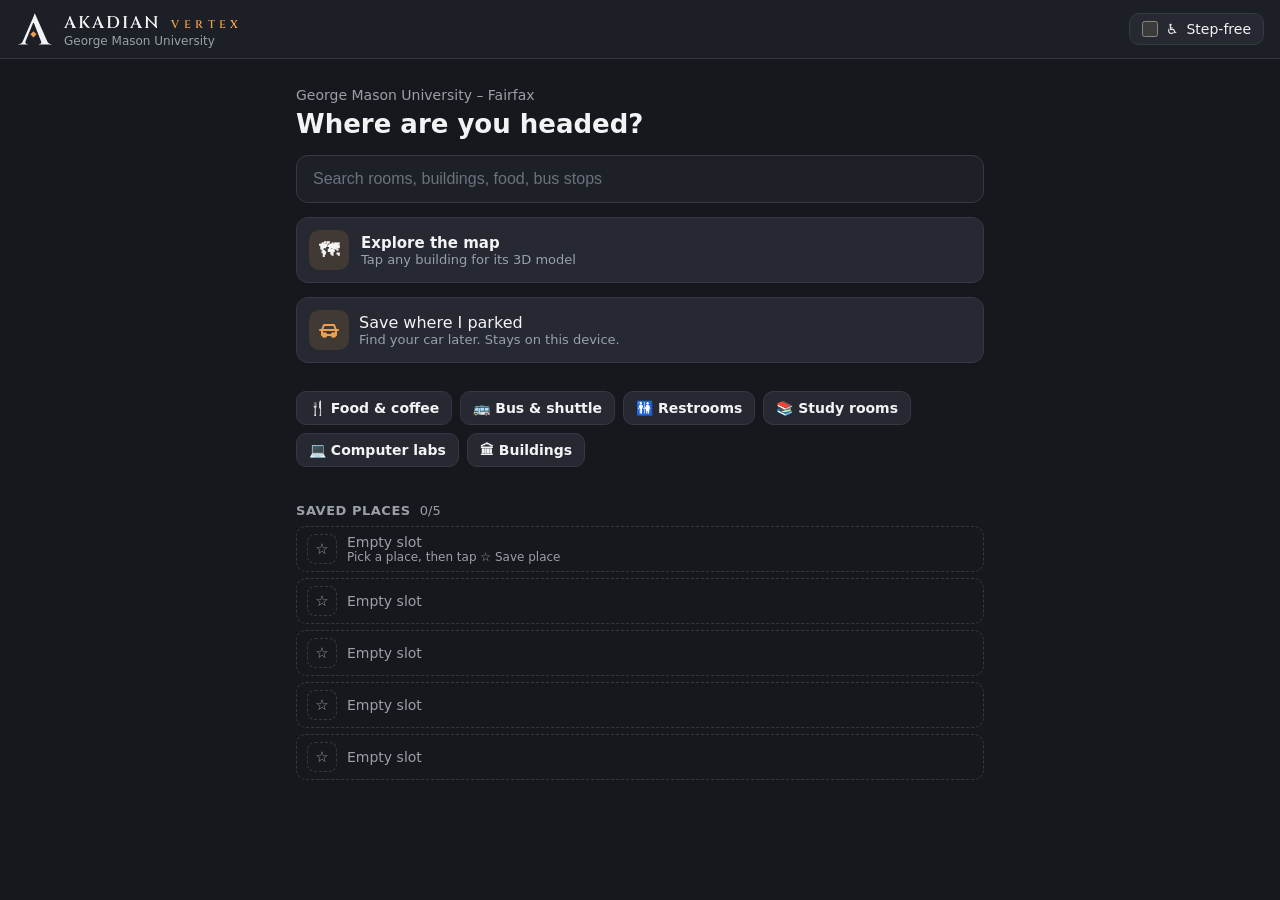
==== commit f5852fad: "Rebrand as Akadian Vertex: Cinzel A mark with a diamond crossbar The symbol is Cinzel's A with its c" ====
--- a/docs/index.html
+++ b/docs/index.html
@@ -4,10 +4,11 @@
   <script>window.AKADIAN_DATA = 'data';</script>
   <meta charset="utf-8">
   <meta name="viewport" content="width=device-width, initial-scale=1, viewport-fit=cover">
-  <title>Akadian Campus Maps</title>
+  <title>Akadian Vertex</title>
   <meta name="description" content="3D campus maps with turn-by-turn directions to any room.">
   <meta name="theme-color" content="#16181d">
   <link rel="manifest" href="manifest.webmanifest">
+  <link rel="icon" href="icons/icon.svg" type="image/svg+xml">
   <link rel="icon" href="icons/icon-192.png" sizes="192x192">
   <link rel="apple-touch-icon" href="icons/icon-192.png">
   <meta name="apple-mobile-web-app-capable" content="yes">
@@ -25,7 +26,7 @@
 </head>
 <body>
   <header class="topbar">
-    <div class="brand"><span class="logo" aria-hidden="true">A</span><div><strong>Akadian Maps</strong><small id="campusName">Loading…</small></div></div>
+    <div class="brand"><svg class="mark" viewBox="-82 -81 880 880" aria-hidden="true"><path fill="currentColor" d="M356.0 0.0 L672.0 712.0 L524.0 712.0 L309.0 160.0 Z M141.0 645.0 L139.8 648.3 L138.7 651.5 L137.8 654.6 L137.1 657.7 L136.6 660.6 L136.2 663.5 L136.1 666.3 L136.1 669.0 L136.3 671.6 L136.7 674.2 L137.3 676.6 L138.0 679.0 L138.9 681.3 L139.9 683.5 L140.9 685.6 L142.1 687.6 L143.4 689.5 L144.8 691.4 L146.2 693.1 L147.8 694.8 L149.4 696.3 L151.2 697.8 L153.0 699.2 L155.0 700.5 L157.0 701.7 L159.0 702.8 L161.0 703.8 L163.0 704.7 L165.0 705.4 L167.0 706.1 L169.0 706.7 L171.0 707.2 L173.0 707.5 L175.0 707.8 L177.0 707.9 L179.0 708.0 L188.0 708.0 L188.0 718.0 L-22.0 718.0 L-22.0 708.0 L-22.0 708.0 L-21.9 708.0 L-21.7 708.0 L-21.5 708.0 L-21.2 708.0 L-20.9 708.0 L-20.5 708.0 L-20.0 708.0 L-19.5 708.0 L-18.9 708.0 L-18.2 708.0 L-17.5 708.0 L-16.8 708.0 L-16.1 708.0 L-15.5 708.0 L-15.0 708.0 L-14.5 708.0 L-14.1 708.0 L-13.8 708.0 L-13.5 708.0 L-13.3 708.0 L-13.1 708.0 L-13.0 708.0 L-13.0 708.0 L-9.2 707.9 L-5.3 707.6 L-1.4 707.1 L2.5 706.4 L6.4 705.5 L10.4 704.4 L14.3 703.1 L18.3 701.6 L22.3 699.8 L26.4 697.9 L30.4 695.8 L34.5 693.5 L38.5 690.9 L42.4 688.1 L46.2 685.0 L49.9 681.7 L53.4 678.0 L56.9 674.1 L60.2 669.9 L63.4 665.5 L66.5 660.8 L69.4 655.8 L72.3 650.5 L75.0 645.0 Z M356.0 0.0 L361.0 105.0 L112.0 715.0 L44.0 715.0 L302.0 122.0 L302.4 121.3 L302.8 120.3 L303.3 119.3 L303.8 118.1 L304.4 116.7 L305.1 115.1 L305.9 113.4 L306.7 111.6 L307.5 109.5 L308.5 107.3 L309.4 105.0 L310.5 102.5 L311.6 99.9 L312.7 97.2 L313.9 94.5 L315.1 91.7 L316.3 88.8 L317.5 85.9 L318.8 82.9 L320.1 79.8 L321.4 76.7 L322.7 73.5 L324.1 70.3 L325.5 67.0 L326.9 63.7 L328.3 60.4 L329.6 57.1 L330.9 53.8 L332.1 50.6 L333.4 47.4 L334.6 44.2 L335.7 41.0 L336.8 37.8 L337.9 34.7 L339.0 31.6 L340.0 28.5 L341.0 25.5 L341.9 22.6 L342.7 19.8 L343.4 17.1 L344.1 14.6 L344.8 12.1 L345.3 9.8 L345.8 7.6 L346.2 5.5 L346.5 3.6 L346.8 1.7 L347.0 0.0 Z M498.0 645.0 L642.0 645.0 L644.7 650.5 L647.6 655.8 L650.5 660.8 L653.6 665.5 L656.8 669.9 L660.1 674.1 L663.6 678.0 L667.1 681.7 L670.8 685.0 L674.6 688.1 L678.5 690.9 L682.5 693.5 L686.6 695.8 L690.6 697.9 L694.7 699.8 L698.7 701.6 L702.7 703.1 L706.6 704.4 L710.6 705.5 L714.5 706.4 L718.4 707.1 L722.3 707.6 L726.2 707.9 L730.0 708.0 L730.0 708.0 L730.1 708.0 L730.2 708.0 L730.4 708.0 L730.7 708.0 L731.0 708.0 L731.4 708.0 L731.8 708.0 L732.2 708.0 L732.8 708.0 L733.4 708.0 L734.0 708.0 L734.6 708.0 L735.2 708.0 L735.8 708.0 L736.2 708.0 L736.6 708.0 L737.0 708.0 L737.3 708.0 L737.6 708.0 L737.8 708.0 L737.9 708.0 L738.0 708.0 L738.0 708.0 L738.0 718.0 L451.0 718.0 L451.0 708.0 L460.0 708.0 L463.1 707.9 L466.2 707.5 L469.2 707.0 L472.2 706.2 L475.1 705.1 L478.0 703.9 L480.8 702.4 L483.6 700.7 L486.2 698.7 L488.9 696.5 L491.5 694.1 L494.0 691.5 L496.3 688.7 L498.3 685.6 L499.9 682.4 L501.1 679.0 L502.0 675.4 L502.5 671.6 L502.7 667.7 L502.4 663.5 L501.9 659.2 L500.9 654.6 L499.7 649.9 L498.0 645.0 Z"/><polygon class="mark-gem" points="322,410 394,482 322,554 250,482"/></svg><div><strong class="wordmark">Akadian <span>Vertex</span></strong><small id="campusName">Loading…</small></div></div>
     <label class="toggle" title="Routes avoid stairs and use elevators">
       <input type="checkbox" id="stepFree"> <span aria-hidden="true">♿</span><span>Step-free</span>
     </label>
@@ -33,7 +34,7 @@
 
   <!-- loading / error screen -->
   <div id="boot" class="boot" role="status" aria-live="polite">
-    <span class="logo big" aria-hidden="true">A</span>
+    <div class="boot-brand" aria-hidden="true"><svg class="mark big" viewBox="-82 -81 880 880" aria-hidden="true"><path fill="currentColor" d="M356.0 0.0 L672.0 712.0 L524.0 712.0 L309.0 160.0 Z M141.0 645.0 L139.8 648.3 L138.7 651.5 L137.8 654.6 L137.1 657.7 L136.6 660.6 L136.2 663.5 L136.1 666.3 L136.1 669.0 L136.3 671.6 L136.7 674.2 L137.3 676.6 L138.0 679.0 L138.9 681.3 L139.9 683.5 L140.9 685.6 L142.1 687.6 L143.4 689.5 L144.8 691.4 L146.2 693.1 L147.8 694.8 L149.4 696.3 L151.2 697.8 L153.0 699.2 L155.0 700.5 L157.0 701.7 L159.0 702.8 L161.0 703.8 L163.0 704.7 L165.0 705.4 L167.0 706.1 L169.0 706.7 L171.0 707.2 L173.0 707.5 L175.0 707.8 L177.0 707.9 L179.0 708.0 L188.0 708.0 L188.0 718.0 L-22.0 718.0 L-22.0 708.0 L-22.0 708.0 L-21.9 708.0 L-21.7 708.0 L-21.5 708.0 L-21.2 708.0 L-20.9 708.0 L-20.5 708.0 L-20.0 708.0 L-19.5 708.0 L-18.9 708.0 L-18.2 708.0 L-17.5 708.0 L-16.8 708.0 L-16.1 708.0 L-15.5 708.0 L-15.0 708.0 L-14.5 708.0 L-14.1 708.0 L-13.8 708.0 L-13.5 708.0 L-13.3 708.0 L-13.1 708.0 L-13.0 708.0 L-13.0 708.0 L-9.2 707.9 L-5.3 707.6 L-1.4 707.1 L2.5 706.4 L6.4 705.5 L10.4 704.4 L14.3 703.1 L18.3 701.6 L22.3 699.8 L26.4 697.9 L30.4 695.8 L34.5 693.5 L38.5 690.9 L42.4 688.1 L46.2 685.0 L49.9 681.7 L53.4 678.0 L56.9 674.1 L60.2 669.9 L63.4 665.5 L66.5 660.8 L69.4 655.8 L72.3 650.5 L75.0 645.0 Z M356.0 0.0 L361.0 105.0 L112.0 715.0 L44.0 715.0 L302.0 122.0 L302.4 121.3 L302.8 120.3 L303.3 119.3 L303.8 118.1 L304.4 116.7 L305.1 115.1 L305.9 113.4 L306.7 111.6 L307.5 109.5 L308.5 107.3 L309.4 105.0 L310.5 102.5 L311.6 99.9 L312.7 97.2 L313.9 94.5 L315.1 91.7 L316.3 88.8 L317.5 85.9 L318.8 82.9 L320.1 79.8 L321.4 76.7 L322.7 73.5 L324.1 70.3 L325.5 67.0 L326.9 63.7 L328.3 60.4 L329.6 57.1 L330.9 53.8 L332.1 50.6 L333.4 47.4 L334.6 44.2 L335.7 41.0 L336.8 37.8 L337.9 34.7 L339.0 31.6 L340.0 28.5 L341.0 25.5 L341.9 22.6 L342.7 19.8 L343.4 17.1 L344.1 14.6 L344.8 12.1 L345.3 9.8 L345.8 7.6 L346.2 5.5 L346.5 3.6 L346.8 1.7 L347.0 0.0 Z M498.0 645.0 L642.0 645.0 L644.7 650.5 L647.6 655.8 L650.5 660.8 L653.6 665.5 L656.8 669.9 L660.1 674.1 L663.6 678.0 L667.1 681.7 L670.8 685.0 L674.6 688.1 L678.5 690.9 L682.5 693.5 L686.6 695.8 L690.6 697.9 L694.7 699.8 L698.7 701.6 L702.7 703.1 L706.6 704.4 L710.6 705.5 L714.5 706.4 L718.4 707.1 L722.3 707.6 L726.2 707.9 L730.0 708.0 L730.0 708.0 L730.1 708.0 L730.2 708.0 L730.4 708.0 L730.7 708.0 L731.0 708.0 L731.4 708.0 L731.8 708.0 L732.2 708.0 L732.8 708.0 L733.4 708.0 L734.0 708.0 L734.6 708.0 L735.2 708.0 L735.8 708.0 L736.2 708.0 L736.6 708.0 L737.0 708.0 L737.3 708.0 L737.6 708.0 L737.8 708.0 L737.9 708.0 L738.0 708.0 L738.0 708.0 L738.0 718.0 L451.0 718.0 L451.0 708.0 L460.0 708.0 L463.1 707.9 L466.2 707.5 L469.2 707.0 L472.2 706.2 L475.1 705.1 L478.0 703.9 L480.8 702.4 L483.6 700.7 L486.2 698.7 L488.9 696.5 L491.5 694.1 L494.0 691.5 L496.3 688.7 L498.3 685.6 L499.9 682.4 L501.1 679.0 L502.0 675.4 L502.5 671.6 L502.7 667.7 L502.4 663.5 L501.9 659.2 L500.9 654.6 L499.7 649.9 L498.0 645.0 Z"/><polygon class="mark-gem" points="322,410 394,482 322,554 250,482"/></svg><span class="wordmark big">Akadian</span><span class="boot-rule"></span><span class="wordmark sub">Vertex</span></div>
     <p id="bootMsg">Loading campus map…</p>
     <button id="bootRetry" class="btn primary hidden">Try again</button>
   </div>
--- a/docs/style.css
+++ b/docs/style.css
@@ -27,12 +27,13 @@
   padding: 10px 16px; background: var(--surface); border-bottom: 1px solid var(--line);
 }
 .brand { display: flex; gap: 10px; align-items: center; }
-.brand strong { font-size: 18px; }
 .brand small { display: block; color: var(--muted); font-size: 12px; }
-.logo {
-  width: 30px; height: 30px; border-radius: 8px; background: var(--accent); color: var(--on-accent);
-  display: grid; place-items: center; font-weight: 800; font-size: 17px;
-}
+/* Akadian Vertex: a Cinzel A whose crossbar is the "you are here" diamond, beside the Cinzel wordmark */
+@font-face { font-family: 'Cinzel'; src: url('vendor/fonts/cinzel-600-latin.woff2') format('woff2'); font-weight: 600; font-display: swap; }
+.mark { width: 38px; height: 38px; flex: none; color: var(--text); }
+.mark-gem { fill: var(--accent); }
+.wordmark { font-family: Cinzel, Georgia, serif; font-weight: 600; text-transform: uppercase; letter-spacing: .12em; font-size: 17px; }
+.wordmark span { color: var(--accent); font-size: 11px; letter-spacing: .4em; margin-left: 4px; }
 .toggle {
   display: flex; align-items: center; gap: 8px; font-size: 14px; cursor: pointer; padding: 7px 12px;
   border: 1px solid var(--line); border-radius: 10px; background: var(--card);
@@ -191,8 +192,13 @@
   position: fixed; inset: 0; z-index: 60; background: var(--bg); display: flex; flex-direction: column;
   align-items: center; justify-content: center; gap: 14px; text-align: center; padding: 24px; color: var(--muted);
 }
-.logo.big { width: 56px; height: 56px; font-size: 30px; border-radius: 14px; animation: pulse 1.6s ease-in-out infinite; }
-@keyframes pulse { 50% { transform: scale(.92); opacity: .7; } }
+.boot-brand { display: flex; flex-direction: column; align-items: center; gap: 10px; margin-bottom: 6px; color: var(--text); }
+.mark.big { width: 84px; height: 84px; }
+.mark.big .mark-gem { transform-box: fill-box; transform-origin: center; animation: gem 1.6s ease-in-out infinite; }
+@keyframes gem { 50% { transform: scale(1.25); } }
+.wordmark.big { font-size: 30px; }
+.wordmark.sub { font-size: 12px; letter-spacing: .5em; padding-left: .5em; color: var(--accent); }
+.boot-rule { width: 110px; height: 1px; background: var(--accent); }
 
 /* home */
 .home-actions { margin: 14px 0; }
@@ -342,10 +348,18 @@
 .badge.food { background: #ff7ab61f; color: #ff9cc8; border-color: #ff7ab655; font-size: 11px; }
 .badge.stop { background: #2dd4bf1f; color: #5eead4; border-color: #2dd4bf55; font-size: 11px; }
 .badge.bld { background: var(--raised); color: var(--text); border-color: var(--line); font-size: 11px; }
-.me-dot {
-  width: 18px; height: 18px; border-radius: 50%; background: #fff; border: 4px solid var(--accent);
-  box-shadow: 0 0 0 8px #f0a04a33, 0 0 20px #f0a04a;
-}
+/* you: a glowing diamond that breathes, with a diamond ripple spreading out from it */
+.me-dot { width: 28px; height: 28px; display: grid; place-items: center; pointer-events: none; }
+.me-dot::before {
+  content: ''; position: absolute; inset: 6px; border: 2px solid var(--accent); transform: rotate(45deg);
+  animation: me-ripple 2s ease-out infinite;
+}
+.me-dot i {
+  width: 14px; height: 14px; background: #fff; border: 3px solid var(--accent); transform: rotate(45deg);
+  box-shadow: 0 0 14px var(--accent); animation: me-breathe 2s ease-in-out infinite;
+}
+@keyframes me-ripple { from { transform: rotate(45deg) scale(.7); opacity: .9; } to { transform: rotate(45deg) scale(2.4); opacity: 0; } }
+@keyframes me-breathe { 50% { transform: rotate(45deg) scale(1.18); box-shadow: 0 0 24px var(--accent-hi); } }
 
 @media (min-width: 900px) {
   #outdoor, #indoor { flex-direction: row; }
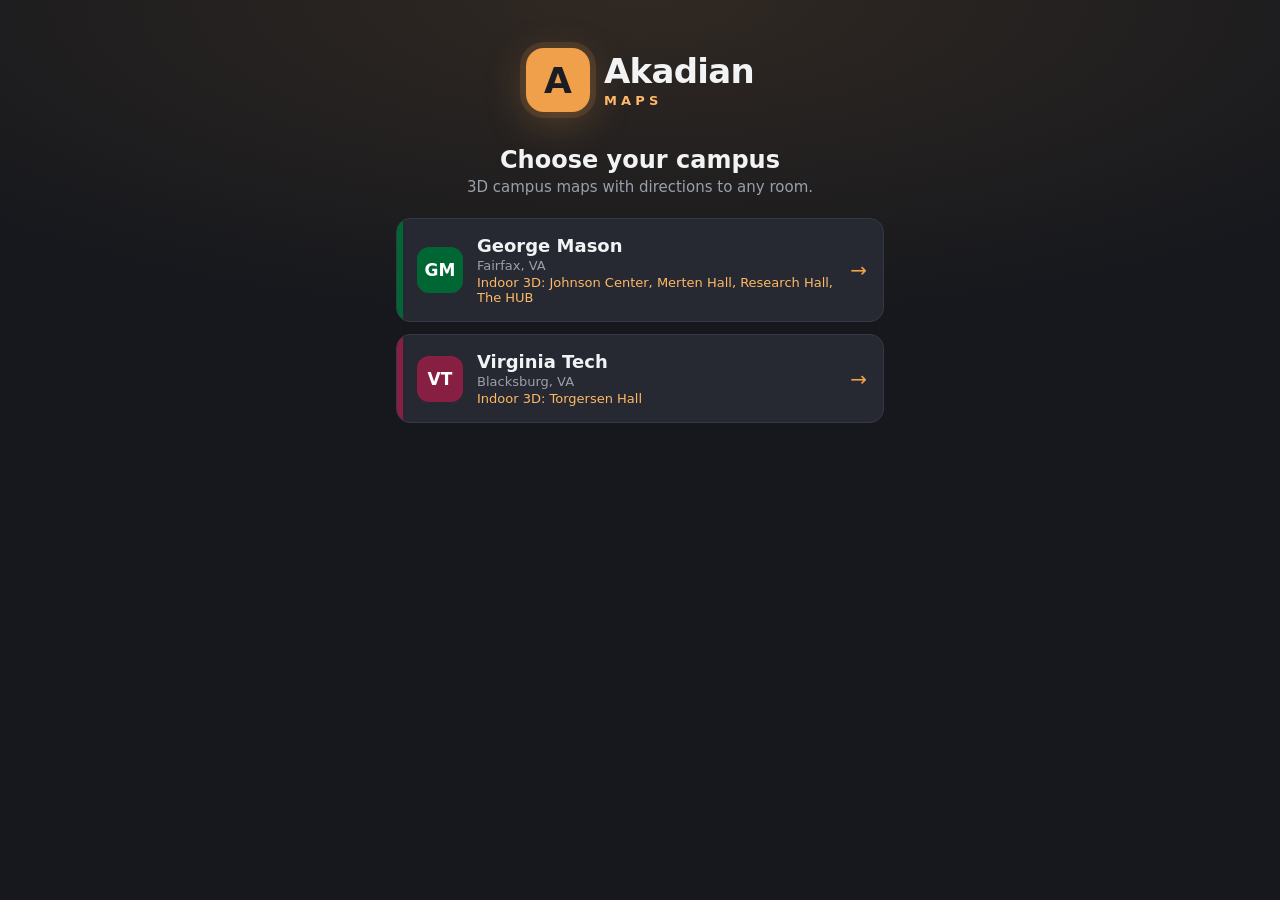
==== commit ad79d9cf: "Add a campus picker and Virginia Tech with Torgersen Hall indoors - First screen: choose your campus" ====
--- a/docs/index.html
+++ b/docs/index.html
@@ -4,11 +4,10 @@
   <script>window.AKADIAN_DATA = 'data';</script>
   <meta charset="utf-8">
   <meta name="viewport" content="width=device-width, initial-scale=1, viewport-fit=cover">
-  <title>Akadian Vertex</title>
+  <title>Akadian Campus Maps</title>
   <meta name="description" content="3D campus maps with turn-by-turn directions to any room.">
   <meta name="theme-color" content="#16181d">
   <link rel="manifest" href="manifest.webmanifest">
-  <link rel="icon" href="icons/icon.svg" type="image/svg+xml">
   <link rel="icon" href="icons/icon-192.png" sizes="192x192">
   <link rel="apple-touch-icon" href="icons/icon-192.png">
   <meta name="apple-mobile-web-app-capable" content="yes">
@@ -26,22 +25,35 @@
 </head>
 <body>
   <header class="topbar">
-    <div class="brand"><svg class="mark" viewBox="-82 -81 880 880" aria-hidden="true"><path fill="currentColor" d="M356.0 0.0 L672.0 712.0 L524.0 712.0 L309.0 160.0 Z M141.0 645.0 L139.8 648.3 L138.7 651.5 L137.8 654.6 L137.1 657.7 L136.6 660.6 L136.2 663.5 L136.1 666.3 L136.1 669.0 L136.3 671.6 L136.7 674.2 L137.3 676.6 L138.0 679.0 L138.9 681.3 L139.9 683.5 L140.9 685.6 L142.1 687.6 L143.4 689.5 L144.8 691.4 L146.2 693.1 L147.8 694.8 L149.4 696.3 L151.2 697.8 L153.0 699.2 L155.0 700.5 L157.0 701.7 L159.0 702.8 L161.0 703.8 L163.0 704.7 L165.0 705.4 L167.0 706.1 L169.0 706.7 L171.0 707.2 L173.0 707.5 L175.0 707.8 L177.0 707.9 L179.0 708.0 L188.0 708.0 L188.0 718.0 L-22.0 718.0 L-22.0 708.0 L-22.0 708.0 L-21.9 708.0 L-21.7 708.0 L-21.5 708.0 L-21.2 708.0 L-20.9 708.0 L-20.5 708.0 L-20.0 708.0 L-19.5 708.0 L-18.9 708.0 L-18.2 708.0 L-17.5 708.0 L-16.8 708.0 L-16.1 708.0 L-15.5 708.0 L-15.0 708.0 L-14.5 708.0 L-14.1 708.0 L-13.8 708.0 L-13.5 708.0 L-13.3 708.0 L-13.1 708.0 L-13.0 708.0 L-13.0 708.0 L-9.2 707.9 L-5.3 707.6 L-1.4 707.1 L2.5 706.4 L6.4 705.5 L10.4 704.4 L14.3 703.1 L18.3 701.6 L22.3 699.8 L26.4 697.9 L30.4 695.8 L34.5 693.5 L38.5 690.9 L42.4 688.1 L46.2 685.0 L49.9 681.7 L53.4 678.0 L56.9 674.1 L60.2 669.9 L63.4 665.5 L66.5 660.8 L69.4 655.8 L72.3 650.5 L75.0 645.0 Z M356.0 0.0 L361.0 105.0 L112.0 715.0 L44.0 715.0 L302.0 122.0 L302.4 121.3 L302.8 120.3 L303.3 119.3 L303.8 118.1 L304.4 116.7 L305.1 115.1 L305.9 113.4 L306.7 111.6 L307.5 109.5 L308.5 107.3 L309.4 105.0 L310.5 102.5 L311.6 99.9 L312.7 97.2 L313.9 94.5 L315.1 91.7 L316.3 88.8 L317.5 85.9 L318.8 82.9 L320.1 79.8 L321.4 76.7 L322.7 73.5 L324.1 70.3 L325.5 67.0 L326.9 63.7 L328.3 60.4 L329.6 57.1 L330.9 53.8 L332.1 50.6 L333.4 47.4 L334.6 44.2 L335.7 41.0 L336.8 37.8 L337.9 34.7 L339.0 31.6 L340.0 28.5 L341.0 25.5 L341.9 22.6 L342.7 19.8 L343.4 17.1 L344.1 14.6 L344.8 12.1 L345.3 9.8 L345.8 7.6 L346.2 5.5 L346.5 3.6 L346.8 1.7 L347.0 0.0 Z M498.0 645.0 L642.0 645.0 L644.7 650.5 L647.6 655.8 L650.5 660.8 L653.6 665.5 L656.8 669.9 L660.1 674.1 L663.6 678.0 L667.1 681.7 L670.8 685.0 L674.6 688.1 L678.5 690.9 L682.5 693.5 L686.6 695.8 L690.6 697.9 L694.7 699.8 L698.7 701.6 L702.7 703.1 L706.6 704.4 L710.6 705.5 L714.5 706.4 L718.4 707.1 L722.3 707.6 L726.2 707.9 L730.0 708.0 L730.0 708.0 L730.1 708.0 L730.2 708.0 L730.4 708.0 L730.7 708.0 L731.0 708.0 L731.4 708.0 L731.8 708.0 L732.2 708.0 L732.8 708.0 L733.4 708.0 L734.0 708.0 L734.6 708.0 L735.2 708.0 L735.8 708.0 L736.2 708.0 L736.6 708.0 L737.0 708.0 L737.3 708.0 L737.6 708.0 L737.8 708.0 L737.9 708.0 L738.0 708.0 L738.0 708.0 L738.0 718.0 L451.0 718.0 L451.0 708.0 L460.0 708.0 L463.1 707.9 L466.2 707.5 L469.2 707.0 L472.2 706.2 L475.1 705.1 L478.0 703.9 L480.8 702.4 L483.6 700.7 L486.2 698.7 L488.9 696.5 L491.5 694.1 L494.0 691.5 L496.3 688.7 L498.3 685.6 L499.9 682.4 L501.1 679.0 L502.0 675.4 L502.5 671.6 L502.7 667.7 L502.4 663.5 L501.9 659.2 L500.9 654.6 L499.7 649.9 L498.0 645.0 Z"/><polygon class="mark-gem" points="322,410 394,482 322,554 250,482"/></svg><div><strong class="wordmark">Akadian <span>Vertex</span></strong><small id="campusName">Loading…</small></div></div>
+    <div class="brand"><span class="logo" aria-hidden="true">A</span><div><strong>Akadian Maps</strong><small id="campusName">Loading…</small></div></div>
     <label class="toggle" title="Routes avoid stairs and use elevators">
       <input type="checkbox" id="stepFree"> <span aria-hidden="true">♿</span><span>Step-free</span>
     </label>
   </header>
 
+  <!-- First screen on a plain launch: choose a campus -->
+  <section id="pick" class="pick hidden" aria-labelledby="pickTitle">
+    <div class="pick-inner">
+      <div class="pick-brand">
+        <span class="logo xl" aria-hidden="true">A</span>
+        <div class="wordmark">Akadian<small>Maps</small></div>
+      </div>
+      <h1 id="pickTitle">Choose your campus</h1>
+      <p class="pick-sub">3D campus maps with directions to any room.</p>
+      <div id="pickList" class="pick-list" role="list"></div>
+    </div>
+  </section>
+
   <!-- loading / error screen -->
   <div id="boot" class="boot" role="status" aria-live="polite">
-    <div class="boot-brand" aria-hidden="true"><svg class="mark big" viewBox="-82 -81 880 880" aria-hidden="true"><path fill="currentColor" d="M356.0 0.0 L672.0 712.0 L524.0 712.0 L309.0 160.0 Z M141.0 645.0 L139.8 648.3 L138.7 651.5 L137.8 654.6 L137.1 657.7 L136.6 660.6 L136.2 663.5 L136.1 666.3 L136.1 669.0 L136.3 671.6 L136.7 674.2 L137.3 676.6 L138.0 679.0 L138.9 681.3 L139.9 683.5 L140.9 685.6 L142.1 687.6 L143.4 689.5 L144.8 691.4 L146.2 693.1 L147.8 694.8 L149.4 696.3 L151.2 697.8 L153.0 699.2 L155.0 700.5 L157.0 701.7 L159.0 702.8 L161.0 703.8 L163.0 704.7 L165.0 705.4 L167.0 706.1 L169.0 706.7 L171.0 707.2 L173.0 707.5 L175.0 707.8 L177.0 707.9 L179.0 708.0 L188.0 708.0 L188.0 718.0 L-22.0 718.0 L-22.0 708.0 L-22.0 708.0 L-21.9 708.0 L-21.7 708.0 L-21.5 708.0 L-21.2 708.0 L-20.9 708.0 L-20.5 708.0 L-20.0 708.0 L-19.5 708.0 L-18.9 708.0 L-18.2 708.0 L-17.5 708.0 L-16.8 708.0 L-16.1 708.0 L-15.5 708.0 L-15.0 708.0 L-14.5 708.0 L-14.1 708.0 L-13.8 708.0 L-13.5 708.0 L-13.3 708.0 L-13.1 708.0 L-13.0 708.0 L-13.0 708.0 L-9.2 707.9 L-5.3 707.6 L-1.4 707.1 L2.5 706.4 L6.4 705.5 L10.4 704.4 L14.3 703.1 L18.3 701.6 L22.3 699.8 L26.4 697.9 L30.4 695.8 L34.5 693.5 L38.5 690.9 L42.4 688.1 L46.2 685.0 L49.9 681.7 L53.4 678.0 L56.9 674.1 L60.2 669.9 L63.4 665.5 L66.5 660.8 L69.4 655.8 L72.3 650.5 L75.0 645.0 Z M356.0 0.0 L361.0 105.0 L112.0 715.0 L44.0 715.0 L302.0 122.0 L302.4 121.3 L302.8 120.3 L303.3 119.3 L303.8 118.1 L304.4 116.7 L305.1 115.1 L305.9 113.4 L306.7 111.6 L307.5 109.5 L308.5 107.3 L309.4 105.0 L310.5 102.5 L311.6 99.9 L312.7 97.2 L313.9 94.5 L315.1 91.7 L316.3 88.8 L317.5 85.9 L318.8 82.9 L320.1 79.8 L321.4 76.7 L322.7 73.5 L324.1 70.3 L325.5 67.0 L326.9 63.7 L328.3 60.4 L329.6 57.1 L330.9 53.8 L332.1 50.6 L333.4 47.4 L334.6 44.2 L335.7 41.0 L336.8 37.8 L337.9 34.7 L339.0 31.6 L340.0 28.5 L341.0 25.5 L341.9 22.6 L342.7 19.8 L343.4 17.1 L344.1 14.6 L344.8 12.1 L345.3 9.8 L345.8 7.6 L346.2 5.5 L346.5 3.6 L346.8 1.7 L347.0 0.0 Z M498.0 645.0 L642.0 645.0 L644.7 650.5 L647.6 655.8 L650.5 660.8 L653.6 665.5 L656.8 669.9 L660.1 674.1 L663.6 678.0 L667.1 681.7 L670.8 685.0 L674.6 688.1 L678.5 690.9 L682.5 693.5 L686.6 695.8 L690.6 697.9 L694.7 699.8 L698.7 701.6 L702.7 703.1 L706.6 704.4 L710.6 705.5 L714.5 706.4 L718.4 707.1 L722.3 707.6 L726.2 707.9 L730.0 708.0 L730.0 708.0 L730.1 708.0 L730.2 708.0 L730.4 708.0 L730.7 708.0 L731.0 708.0 L731.4 708.0 L731.8 708.0 L732.2 708.0 L732.8 708.0 L733.4 708.0 L734.0 708.0 L734.6 708.0 L735.2 708.0 L735.8 708.0 L736.2 708.0 L736.6 708.0 L737.0 708.0 L737.3 708.0 L737.6 708.0 L737.8 708.0 L737.9 708.0 L738.0 708.0 L738.0 708.0 L738.0 718.0 L451.0 718.0 L451.0 708.0 L460.0 708.0 L463.1 707.9 L466.2 707.5 L469.2 707.0 L472.2 706.2 L475.1 705.1 L478.0 703.9 L480.8 702.4 L483.6 700.7 L486.2 698.7 L488.9 696.5 L491.5 694.1 L494.0 691.5 L496.3 688.7 L498.3 685.6 L499.9 682.4 L501.1 679.0 L502.0 675.4 L502.5 671.6 L502.7 667.7 L502.4 663.5 L501.9 659.2 L500.9 654.6 L499.7 649.9 L498.0 645.0 Z"/><polygon class="mark-gem" points="322,410 394,482 322,554 250,482"/></svg><span class="wordmark big">Akadian</span><span class="boot-rule"></span><span class="wordmark sub">Vertex</span></div>
+    <span class="logo big" aria-hidden="true">A</span>
     <p id="bootMsg">Loading campus map…</p>
     <button id="bootRetry" class="btn primary hidden">Try again</button>
   </div>
 
   <!-- Home: choose a destination -->
   <section id="search" class="panel">
-    <p class="eyebrow" id="homeEyebrow">Campus map</p>
+    <p class="eyebrow"><span id="homeEyebrow">Campus map</span> <button id="switchCampus" class="link small">Change campus</button></p>
     <h1>Where are you headed?</h1>
     <div class="searchbox">
       <input id="q" type="search" placeholder="Search rooms, buildings, food, bus stops" autocomplete="off" aria-label="Search the campus" enterkeyhint="go">
--- a/docs/style.css
+++ b/docs/style.css
@@ -27,13 +27,12 @@
   padding: 10px 16px; background: var(--surface); border-bottom: 1px solid var(--line);
 }
 .brand { display: flex; gap: 10px; align-items: center; }
+.brand strong { font-size: 18px; }
 .brand small { display: block; color: var(--muted); font-size: 12px; }
-/* Akadian Vertex: a Cinzel A whose crossbar is the "you are here" diamond, beside the Cinzel wordmark */
-@font-face { font-family: 'Cinzel'; src: url('vendor/fonts/cinzel-600-latin.woff2') format('woff2'); font-weight: 600; font-display: swap; }
-.mark { width: 38px; height: 38px; flex: none; color: var(--text); }
-.mark-gem { fill: var(--accent); }
-.wordmark { font-family: Cinzel, Georgia, serif; font-weight: 600; text-transform: uppercase; letter-spacing: .12em; font-size: 17px; }
-.wordmark span { color: var(--accent); font-size: 11px; letter-spacing: .4em; margin-left: 4px; }
+.logo {
+  width: 30px; height: 30px; border-radius: 8px; background: var(--accent); color: var(--on-accent);
+  display: grid; place-items: center; font-weight: 800; font-size: 17px;
+}
 .toggle {
   display: flex; align-items: center; gap: 8px; font-size: 14px; cursor: pointer; padding: 7px 12px;
   border: 1px solid var(--line); border-radius: 10px; background: var(--card);
@@ -41,6 +40,36 @@
 .toggle input { width: 16px; height: 16px; accent-color: var(--accent); margin: 0; }
 
 .panel { flex: 1; min-height: 0; position: relative; display: flex; flex-direction: column; }
+
+/* campus picker (first screen) */
+body.picking .topbar, body.picking .panel { display: none !important; }
+.pick { flex: 1; overflow-y: auto; display: flex; justify-content: center;
+  background: radial-gradient(120% 60% at 50% 0%, #f0a04a1f, transparent 60%), var(--bg); }
+.pick-inner { width: 100%; max-width: 520px; padding: max(40px, env(safe-area-inset-top)) 16px 32px; }
+.pick-brand { display: flex; align-items: center; justify-content: center; gap: 14px; margin: 8px 0 34px; }
+.logo.xl { width: 64px; height: 64px; border-radius: 18px; font-size: 36px; box-shadow: 0 0 0 6px #f0a04a1f, 0 10px 40px #f0a04a40; }
+.wordmark { font-size: 34px; font-weight: 800; letter-spacing: -.02em; line-height: 1; }
+.wordmark small { display: block; font-size: 13px; font-weight: 600; letter-spacing: .32em; text-transform: uppercase; color: var(--accent-hi); margin-top: 6px; }
+.pick h1 { font-size: 24px; margin: 0 0 4px; text-align: center; }
+.pick-sub { color: var(--muted); text-align: center; margin: 0 0 22px; font-size: 15px; }
+.pick-list { display: grid; gap: 12px; }
+.campus-card {
+  position: relative; display: flex; align-items: center; gap: 14px; width: 100%; text-align: left; cursor: pointer;
+  padding: 16px 16px 16px 20px; border-radius: 14px; border: 1px solid var(--line); background: var(--card); overflow: hidden;
+  transition: border-color .15s, transform .15s;
+}
+.campus-card::before { content: ""; position: absolute; inset: 0 auto 0 0; width: 6px; background: var(--c); }
+.campus-card:hover, .campus-card:focus-visible { border-color: var(--accent); transform: translateY(-1px); }
+.campus-card .seal { width: 46px; height: 46px; border-radius: 12px; flex: none; display: grid; place-items: center;
+  font-weight: 800; font-size: 17px; color: #fff; background: var(--c); }
+.campus-card .txt { flex: 1; min-width: 0; }
+.campus-card b { display: block; font-size: 18px; }
+.campus-card small { display: block; color: var(--muted); font-size: 13px; margin-top: 2px; }
+.campus-card .indoor { color: var(--accent-hi); }
+.campus-card .last { position: absolute; top: 8px; right: 10px; font-size: 11px; font-weight: 600; color: var(--muted);
+  border: 1px solid var(--line); border-radius: 999px; padding: 1px 8px; }
+.campus-card .arrow { color: var(--accent); font-size: 20px; flex: none; }
+.link.small { font-size: 13px; margin-left: 6px; }
 
 /* search */
 #search { padding: 28px 16px; overflow-y: auto; max-width: 720px; width: 100%; margin: 0 auto; }
@@ -192,13 +221,8 @@
   position: fixed; inset: 0; z-index: 60; background: var(--bg); display: flex; flex-direction: column;
   align-items: center; justify-content: center; gap: 14px; text-align: center; padding: 24px; color: var(--muted);
 }
-.boot-brand { display: flex; flex-direction: column; align-items: center; gap: 10px; margin-bottom: 6px; color: var(--text); }
-.mark.big { width: 84px; height: 84px; }
-.mark.big .mark-gem { transform-box: fill-box; transform-origin: center; animation: gem 1.6s ease-in-out infinite; }
-@keyframes gem { 50% { transform: scale(1.25); } }
-.wordmark.big { font-size: 30px; }
-.wordmark.sub { font-size: 12px; letter-spacing: .5em; padding-left: .5em; color: var(--accent); }
-.boot-rule { width: 110px; height: 1px; background: var(--accent); }
+.logo.big { width: 56px; height: 56px; font-size: 30px; border-radius: 14px; animation: pulse 1.6s ease-in-out infinite; }
+@keyframes pulse { 50% { transform: scale(.92); opacity: .7; } }
 
 /* home */
 .home-actions { margin: 14px 0; }
@@ -348,18 +372,10 @@
 .badge.food { background: #ff7ab61f; color: #ff9cc8; border-color: #ff7ab655; font-size: 11px; }
 .badge.stop { background: #2dd4bf1f; color: #5eead4; border-color: #2dd4bf55; font-size: 11px; }
 .badge.bld { background: var(--raised); color: var(--text); border-color: var(--line); font-size: 11px; }
-/* you: a glowing diamond that breathes, with a diamond ripple spreading out from it */
-.me-dot { width: 28px; height: 28px; display: grid; place-items: center; pointer-events: none; }
-.me-dot::before {
-  content: ''; position: absolute; inset: 6px; border: 2px solid var(--accent); transform: rotate(45deg);
-  animation: me-ripple 2s ease-out infinite;
-}
-.me-dot i {
-  width: 14px; height: 14px; background: #fff; border: 3px solid var(--accent); transform: rotate(45deg);
-  box-shadow: 0 0 14px var(--accent); animation: me-breathe 2s ease-in-out infinite;
-}
-@keyframes me-ripple { from { transform: rotate(45deg) scale(.7); opacity: .9; } to { transform: rotate(45deg) scale(2.4); opacity: 0; } }
-@keyframes me-breathe { 50% { transform: rotate(45deg) scale(1.18); box-shadow: 0 0 24px var(--accent-hi); } }
+.me-dot {
+  width: 18px; height: 18px; border-radius: 50%; background: #fff; border: 4px solid var(--accent);
+  box-shadow: 0 0 0 8px #f0a04a33, 0 0 20px #f0a04a;
+}
 
 @media (min-width: 900px) {
   #outdoor, #indoor { flex-direction: row; }
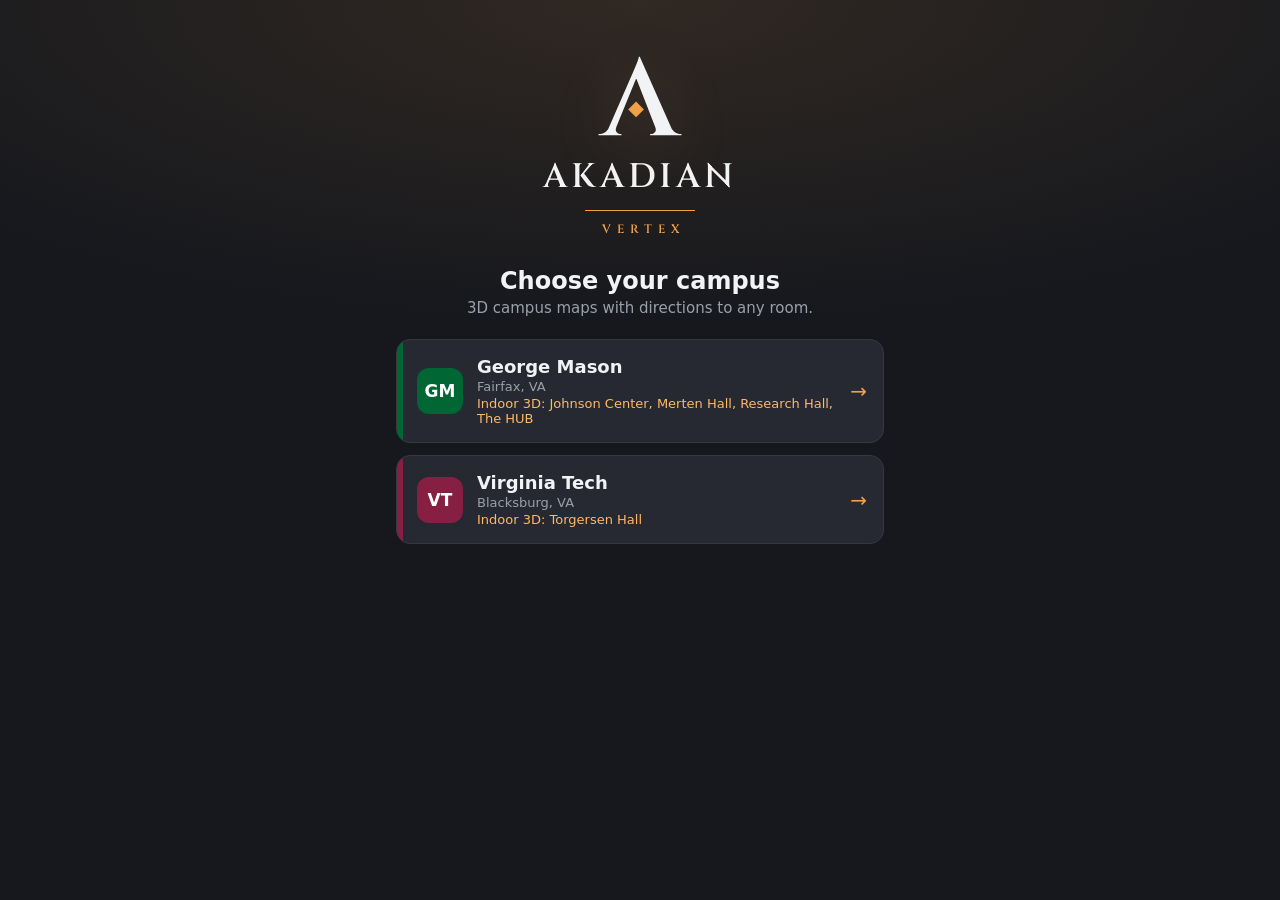
==== commit 27d05105: "Merge Akadian Vertex rebrand, bus times and navigation mode with the campus picker and Virginia Tech" ====
--- a/docs/index.html
+++ b/docs/index.html
@@ -4,10 +4,11 @@
   <script>window.AKADIAN_DATA = 'data';</script>
   <meta charset="utf-8">
   <meta name="viewport" content="width=device-width, initial-scale=1, viewport-fit=cover">
-  <title>Akadian Campus Maps</title>
+  <title>Akadian Vertex</title>
   <meta name="description" content="3D campus maps with turn-by-turn directions to any room.">
   <meta name="theme-color" content="#16181d">
   <link rel="manifest" href="manifest.webmanifest">
+  <link rel="icon" href="icons/icon.svg" type="image/svg+xml">
   <link rel="icon" href="icons/icon-192.png" sizes="192x192">
   <link rel="apple-touch-icon" href="icons/icon-192.png">
   <meta name="apple-mobile-web-app-capable" content="yes">
@@ -25,7 +26,7 @@
 </head>
 <body>
   <header class="topbar">
-    <div class="brand"><span class="logo" aria-hidden="true">A</span><div><strong>Akadian Maps</strong><small id="campusName">Loading…</small></div></div>
+    <div class="brand"><svg class="mark" viewBox="-82 -81 880 880" aria-hidden="true"><path fill="currentColor" d="M356.0 0.0 L672.0 712.0 L524.0 712.0 L309.0 160.0 Z M141.0 645.0 L139.8 648.3 L138.7 651.5 L137.8 654.6 L137.1 657.7 L136.6 660.6 L136.2 663.5 L136.1 666.3 L136.1 669.0 L136.3 671.6 L136.7 674.2 L137.3 676.6 L138.0 679.0 L138.9 681.3 L139.9 683.5 L140.9 685.6 L142.1 687.6 L143.4 689.5 L144.8 691.4 L146.2 693.1 L147.8 694.8 L149.4 696.3 L151.2 697.8 L153.0 699.2 L155.0 700.5 L157.0 701.7 L159.0 702.8 L161.0 703.8 L163.0 704.7 L165.0 705.4 L167.0 706.1 L169.0 706.7 L171.0 707.2 L173.0 707.5 L175.0 707.8 L177.0 707.9 L179.0 708.0 L188.0 708.0 L188.0 718.0 L-22.0 718.0 L-22.0 708.0 L-22.0 708.0 L-21.9 708.0 L-21.7 708.0 L-21.5 708.0 L-21.2 708.0 L-20.9 708.0 L-20.5 708.0 L-20.0 708.0 L-19.5 708.0 L-18.9 708.0 L-18.2 708.0 L-17.5 708.0 L-16.8 708.0 L-16.1 708.0 L-15.5 708.0 L-15.0 708.0 L-14.5 708.0 L-14.1 708.0 L-13.8 708.0 L-13.5 708.0 L-13.3 708.0 L-13.1 708.0 L-13.0 708.0 L-13.0 708.0 L-9.2 707.9 L-5.3 707.6 L-1.4 707.1 L2.5 706.4 L6.4 705.5 L10.4 704.4 L14.3 703.1 L18.3 701.6 L22.3 699.8 L26.4 697.9 L30.4 695.8 L34.5 693.5 L38.5 690.9 L42.4 688.1 L46.2 685.0 L49.9 681.7 L53.4 678.0 L56.9 674.1 L60.2 669.9 L63.4 665.5 L66.5 660.8 L69.4 655.8 L72.3 650.5 L75.0 645.0 Z M356.0 0.0 L361.0 105.0 L112.0 715.0 L44.0 715.0 L302.0 122.0 L302.4 121.3 L302.8 120.3 L303.3 119.3 L303.8 118.1 L304.4 116.7 L305.1 115.1 L305.9 113.4 L306.7 111.6 L307.5 109.5 L308.5 107.3 L309.4 105.0 L310.5 102.5 L311.6 99.9 L312.7 97.2 L313.9 94.5 L315.1 91.7 L316.3 88.8 L317.5 85.9 L318.8 82.9 L320.1 79.8 L321.4 76.7 L322.7 73.5 L324.1 70.3 L325.5 67.0 L326.9 63.7 L328.3 60.4 L329.6 57.1 L330.9 53.8 L332.1 50.6 L333.4 47.4 L334.6 44.2 L335.7 41.0 L336.8 37.8 L337.9 34.7 L339.0 31.6 L340.0 28.5 L341.0 25.5 L341.9 22.6 L342.7 19.8 L343.4 17.1 L344.1 14.6 L344.8 12.1 L345.3 9.8 L345.8 7.6 L346.2 5.5 L346.5 3.6 L346.8 1.7 L347.0 0.0 Z M498.0 645.0 L642.0 645.0 L644.7 650.5 L647.6 655.8 L650.5 660.8 L653.6 665.5 L656.8 669.9 L660.1 674.1 L663.6 678.0 L667.1 681.7 L670.8 685.0 L674.6 688.1 L678.5 690.9 L682.5 693.5 L686.6 695.8 L690.6 697.9 L694.7 699.8 L698.7 701.6 L702.7 703.1 L706.6 704.4 L710.6 705.5 L714.5 706.4 L718.4 707.1 L722.3 707.6 L726.2 707.9 L730.0 708.0 L730.0 708.0 L730.1 708.0 L730.2 708.0 L730.4 708.0 L730.7 708.0 L731.0 708.0 L731.4 708.0 L731.8 708.0 L732.2 708.0 L732.8 708.0 L733.4 708.0 L734.0 708.0 L734.6 708.0 L735.2 708.0 L735.8 708.0 L736.2 708.0 L736.6 708.0 L737.0 708.0 L737.3 708.0 L737.6 708.0 L737.8 708.0 L737.9 708.0 L738.0 708.0 L738.0 708.0 L738.0 718.0 L451.0 718.0 L451.0 708.0 L460.0 708.0 L463.1 707.9 L466.2 707.5 L469.2 707.0 L472.2 706.2 L475.1 705.1 L478.0 703.9 L480.8 702.4 L483.6 700.7 L486.2 698.7 L488.9 696.5 L491.5 694.1 L494.0 691.5 L496.3 688.7 L498.3 685.6 L499.9 682.4 L501.1 679.0 L502.0 675.4 L502.5 671.6 L502.7 667.7 L502.4 663.5 L501.9 659.2 L500.9 654.6 L499.7 649.9 L498.0 645.0 Z"/><polygon class="mark-gem" points="322,410 394,482 322,554 250,482"/></svg><div><strong class="wordmark">Akadian <span>Vertex</span></strong><small id="campusName">Loading…</small></div></div>
     <label class="toggle" title="Routes avoid stairs and use elevators">
       <input type="checkbox" id="stepFree"> <span aria-hidden="true">♿</span><span>Step-free</span>
     </label>
@@ -34,9 +35,9 @@
   <!-- First screen on a plain launch: choose a campus -->
   <section id="pick" class="pick hidden" aria-labelledby="pickTitle">
     <div class="pick-inner">
-      <div class="pick-brand">
-        <span class="logo xl" aria-hidden="true">A</span>
-        <div class="wordmark">Akadian<small>Maps</small></div>
+      <div class="pick-brand" aria-label="Akadian Vertex">
+        <svg class="mark xl" viewBox="-82 -81 880 880" aria-hidden="true"><path fill="currentColor" d="M356.0 0.0 L672.0 712.0 L524.0 712.0 L309.0 160.0 Z M141.0 645.0 L139.8 648.3 L138.7 651.5 L137.8 654.6 L137.1 657.7 L136.6 660.6 L136.2 663.5 L136.1 666.3 L136.1 669.0 L136.3 671.6 L136.7 674.2 L137.3 676.6 L138.0 679.0 L138.9 681.3 L139.9 683.5 L140.9 685.6 L142.1 687.6 L143.4 689.5 L144.8 691.4 L146.2 693.1 L147.8 694.8 L149.4 696.3 L151.2 697.8 L153.0 699.2 L155.0 700.5 L157.0 701.7 L159.0 702.8 L161.0 703.8 L163.0 704.7 L165.0 705.4 L167.0 706.1 L169.0 706.7 L171.0 707.2 L173.0 707.5 L175.0 707.8 L177.0 707.9 L179.0 708.0 L188.0 708.0 L188.0 718.0 L-22.0 718.0 L-22.0 708.0 L-22.0 708.0 L-21.9 708.0 L-21.7 708.0 L-21.5 708.0 L-21.2 708.0 L-20.9 708.0 L-20.5 708.0 L-20.0 708.0 L-19.5 708.0 L-18.9 708.0 L-18.2 708.0 L-17.5 708.0 L-16.8 708.0 L-16.1 708.0 L-15.5 708.0 L-15.0 708.0 L-14.5 708.0 L-14.1 708.0 L-13.8 708.0 L-13.5 708.0 L-13.3 708.0 L-13.1 708.0 L-13.0 708.0 L-13.0 708.0 L-9.2 707.9 L-5.3 707.6 L-1.4 707.1 L2.5 706.4 L6.4 705.5 L10.4 704.4 L14.3 703.1 L18.3 701.6 L22.3 699.8 L26.4 697.9 L30.4 695.8 L34.5 693.5 L38.5 690.9 L42.4 688.1 L46.2 685.0 L49.9 681.7 L53.4 678.0 L56.9 674.1 L60.2 669.9 L63.4 665.5 L66.5 660.8 L69.4 655.8 L72.3 650.5 L75.0 645.0 Z M356.0 0.0 L361.0 105.0 L112.0 715.0 L44.0 715.0 L302.0 122.0 L302.4 121.3 L302.8 120.3 L303.3 119.3 L303.8 118.1 L304.4 116.7 L305.1 115.1 L305.9 113.4 L306.7 111.6 L307.5 109.5 L308.5 107.3 L309.4 105.0 L310.5 102.5 L311.6 99.9 L312.7 97.2 L313.9 94.5 L315.1 91.7 L316.3 88.8 L317.5 85.9 L318.8 82.9 L320.1 79.8 L321.4 76.7 L322.7 73.5 L324.1 70.3 L325.5 67.0 L326.9 63.7 L328.3 60.4 L329.6 57.1 L330.9 53.8 L332.1 50.6 L333.4 47.4 L334.6 44.2 L335.7 41.0 L336.8 37.8 L337.9 34.7 L339.0 31.6 L340.0 28.5 L341.0 25.5 L341.9 22.6 L342.7 19.8 L343.4 17.1 L344.1 14.6 L344.8 12.1 L345.3 9.8 L345.8 7.6 L346.2 5.5 L346.5 3.6 L346.8 1.7 L347.0 0.0 Z M498.0 645.0 L642.0 645.0 L644.7 650.5 L647.6 655.8 L650.5 660.8 L653.6 665.5 L656.8 669.9 L660.1 674.1 L663.6 678.0 L667.1 681.7 L670.8 685.0 L674.6 688.1 L678.5 690.9 L682.5 693.5 L686.6 695.8 L690.6 697.9 L694.7 699.8 L698.7 701.6 L702.7 703.1 L706.6 704.4 L710.6 705.5 L714.5 706.4 L718.4 707.1 L722.3 707.6 L726.2 707.9 L730.0 708.0 L730.0 708.0 L730.1 708.0 L730.2 708.0 L730.4 708.0 L730.7 708.0 L731.0 708.0 L731.4 708.0 L731.8 708.0 L732.2 708.0 L732.8 708.0 L733.4 708.0 L734.0 708.0 L734.6 708.0 L735.2 708.0 L735.8 708.0 L736.2 708.0 L736.6 708.0 L737.0 708.0 L737.3 708.0 L737.6 708.0 L737.8 708.0 L737.9 708.0 L738.0 708.0 L738.0 708.0 L738.0 718.0 L451.0 718.0 L451.0 708.0 L460.0 708.0 L463.1 707.9 L466.2 707.5 L469.2 707.0 L472.2 706.2 L475.1 705.1 L478.0 703.9 L480.8 702.4 L483.6 700.7 L486.2 698.7 L488.9 696.5 L491.5 694.1 L494.0 691.5 L496.3 688.7 L498.3 685.6 L499.9 682.4 L501.1 679.0 L502.0 675.4 L502.5 671.6 L502.7 667.7 L502.4 663.5 L501.9 659.2 L500.9 654.6 L499.7 649.9 L498.0 645.0 Z"/><polygon class="mark-gem" points="322,410 394,482 322,554 250,482"/></svg>
+        <span class="wordmark big">Akadian</span><span class="boot-rule"></span><span class="wordmark sub">Vertex</span>
       </div>
       <h1 id="pickTitle">Choose your campus</h1>
       <p class="pick-sub">3D campus maps with directions to any room.</p>
@@ -46,7 +47,7 @@
 
   <!-- loading / error screen -->
   <div id="boot" class="boot" role="status" aria-live="polite">
-    <span class="logo big" aria-hidden="true">A</span>
+    <div class="boot-brand" aria-hidden="true"><svg class="mark big" viewBox="-82 -81 880 880" aria-hidden="true"><path fill="currentColor" d="M356.0 0.0 L672.0 712.0 L524.0 712.0 L309.0 160.0 Z M141.0 645.0 L139.8 648.3 L138.7 651.5 L137.8 654.6 L137.1 657.7 L136.6 660.6 L136.2 663.5 L136.1 666.3 L136.1 669.0 L136.3 671.6 L136.7 674.2 L137.3 676.6 L138.0 679.0 L138.9 681.3 L139.9 683.5 L140.9 685.6 L142.1 687.6 L143.4 689.5 L144.8 691.4 L146.2 693.1 L147.8 694.8 L149.4 696.3 L151.2 697.8 L153.0 699.2 L155.0 700.5 L157.0 701.7 L159.0 702.8 L161.0 703.8 L163.0 704.7 L165.0 705.4 L167.0 706.1 L169.0 706.7 L171.0 707.2 L173.0 707.5 L175.0 707.8 L177.0 707.9 L179.0 708.0 L188.0 708.0 L188.0 718.0 L-22.0 718.0 L-22.0 708.0 L-22.0 708.0 L-21.9 708.0 L-21.7 708.0 L-21.5 708.0 L-21.2 708.0 L-20.9 708.0 L-20.5 708.0 L-20.0 708.0 L-19.5 708.0 L-18.9 708.0 L-18.2 708.0 L-17.5 708.0 L-16.8 708.0 L-16.1 708.0 L-15.5 708.0 L-15.0 708.0 L-14.5 708.0 L-14.1 708.0 L-13.8 708.0 L-13.5 708.0 L-13.3 708.0 L-13.1 708.0 L-13.0 708.0 L-13.0 708.0 L-9.2 707.9 L-5.3 707.6 L-1.4 707.1 L2.5 706.4 L6.4 705.5 L10.4 704.4 L14.3 703.1 L18.3 701.6 L22.3 699.8 L26.4 697.9 L30.4 695.8 L34.5 693.5 L38.5 690.9 L42.4 688.1 L46.2 685.0 L49.9 681.7 L53.4 678.0 L56.9 674.1 L60.2 669.9 L63.4 665.5 L66.5 660.8 L69.4 655.8 L72.3 650.5 L75.0 645.0 Z M356.0 0.0 L361.0 105.0 L112.0 715.0 L44.0 715.0 L302.0 122.0 L302.4 121.3 L302.8 120.3 L303.3 119.3 L303.8 118.1 L304.4 116.7 L305.1 115.1 L305.9 113.4 L306.7 111.6 L307.5 109.5 L308.5 107.3 L309.4 105.0 L310.5 102.5 L311.6 99.9 L312.7 97.2 L313.9 94.5 L315.1 91.7 L316.3 88.8 L317.5 85.9 L318.8 82.9 L320.1 79.8 L321.4 76.7 L322.7 73.5 L324.1 70.3 L325.5 67.0 L326.9 63.7 L328.3 60.4 L329.6 57.1 L330.9 53.8 L332.1 50.6 L333.4 47.4 L334.6 44.2 L335.7 41.0 L336.8 37.8 L337.9 34.7 L339.0 31.6 L340.0 28.5 L341.0 25.5 L341.9 22.6 L342.7 19.8 L343.4 17.1 L344.1 14.6 L344.8 12.1 L345.3 9.8 L345.8 7.6 L346.2 5.5 L346.5 3.6 L346.8 1.7 L347.0 0.0 Z M498.0 645.0 L642.0 645.0 L644.7 650.5 L647.6 655.8 L650.5 660.8 L653.6 665.5 L656.8 669.9 L660.1 674.1 L663.6 678.0 L667.1 681.7 L670.8 685.0 L674.6 688.1 L678.5 690.9 L682.5 693.5 L686.6 695.8 L690.6 697.9 L694.7 699.8 L698.7 701.6 L702.7 703.1 L706.6 704.4 L710.6 705.5 L714.5 706.4 L718.4 707.1 L722.3 707.6 L726.2 707.9 L730.0 708.0 L730.0 708.0 L730.1 708.0 L730.2 708.0 L730.4 708.0 L730.7 708.0 L731.0 708.0 L731.4 708.0 L731.8 708.0 L732.2 708.0 L732.8 708.0 L733.4 708.0 L734.0 708.0 L734.6 708.0 L735.2 708.0 L735.8 708.0 L736.2 708.0 L736.6 708.0 L737.0 708.0 L737.3 708.0 L737.6 708.0 L737.8 708.0 L737.9 708.0 L738.0 708.0 L738.0 708.0 L738.0 718.0 L451.0 718.0 L451.0 708.0 L460.0 708.0 L463.1 707.9 L466.2 707.5 L469.2 707.0 L472.2 706.2 L475.1 705.1 L478.0 703.9 L480.8 702.4 L483.6 700.7 L486.2 698.7 L488.9 696.5 L491.5 694.1 L494.0 691.5 L496.3 688.7 L498.3 685.6 L499.9 682.4 L501.1 679.0 L502.0 675.4 L502.5 671.6 L502.7 667.7 L502.4 663.5 L501.9 659.2 L500.9 654.6 L499.7 649.9 L498.0 645.0 Z"/><polygon class="mark-gem" points="322,410 394,482 322,554 250,482"/></svg><span class="wordmark big">Akadian</span><span class="boot-rule"></span><span class="wordmark sub">Vertex</span></div>
     <p id="bootMsg">Loading campus map…</p>
     <button id="bootRetry" class="btn primary hidden">Try again</button>
   </div>
@@ -71,7 +72,19 @@
 
   <!-- Outdoor: GPS to the best entrance -->
   <section id="outdoor" class="panel hidden">
-    <div id="map"></div>
+    <div id="map">
+      <!-- turn-by-turn navigation (after Start): next turn on top, trip and End at the bottom -->
+      <div id="navBanner" class="nav-banner hidden" role="status" aria-live="polite"></div>
+      <button id="navRecenter" class="nav-recenter hidden">Re-center</button>
+      <div id="navBar" class="nav-bar hidden">
+        <button id="navEnd" class="nav-end" aria-label="End navigation"><span aria-hidden="true">✕</span></button>
+        <div class="nav-trip" id="navTrip"></div>
+        <button id="navOverview" class="nav-icon" aria-label="Show the whole route" title="Overview">
+          <svg viewBox="0 0 24 24" aria-hidden="true"><path d="M4 9V4h5M20 9V4h-5M4 15v5h5M20 15v5h-5"/></svg></button>
+        <button id="navVoice" class="nav-icon" aria-pressed="true" aria-label="Spoken directions" title="Spoken directions">
+          <svg viewBox="0 0 24 24" aria-hidden="true"><path d="M4 9h4l5-4v14l-5-4H4z"/><path class="wave" d="M16.5 8.5a5 5 0 0 1 0 7M19 6a8.5 8.5 0 0 1 0 12"/><path class="mute" d="M17 9l5 6M22 9l-5 6"/></svg></button>
+      </div>
+    </div>
     <div class="sheet">
       <div id="navSheet">
         <button class="back" data-back="search">← Change destination</button>
@@ -79,10 +92,12 @@
         <div class="gps"><span id="gpsStatus" class="muted"></span><button id="gpsRetry" class="link hidden">Use my location</button></div>
         <div class="leg" id="outLeg"></div>
         <div class="actions">
+          <button id="startNav" class="btn primary start-btn" disabled>Start</button>
           <button id="fitRoute" class="btn secondary">Show whole route</button>
-          <button id="arrived" class="btn primary">I'm at the entrance →</button>
+          <button id="arrived" class="btn secondary">I'm at the entrance →</button>
         </div>
         <div class="actions small-actions"><button id="saveOut" class="btn ghost-sm save-btn hidden" aria-pressed="false">☆ Save place</button><button id="shareBtn" class="btn ghost-sm">Share this place</button></div>
+        <section id="busTimes" class="bus-times hidden" aria-label="Bus times"></section>
         <ol id="walkSteps" class="steps walk" aria-label="Walking directions"></ol>
       </div>
       <!-- browsing the map with no destination -->
@@ -130,6 +145,16 @@
     <div class="floorbar" id="floorbar" aria-label="Floors"></div>
     <div class="sheet">
       <button class="back" data-back="outdoor">← Back to map</button>
+      <!-- a room tapped in the 3D view -->
+      <div id="roomCard" class="room-card hidden" role="region" aria-label="Selected room">
+        <button id="roomClose" class="room-close" aria-label="Close room details">✕</button>
+        <div class="dest" id="roomTitle"></div>
+        <div class="actions">
+          <button id="roomGo" class="btn primary">Directions</button>
+          <button id="roomInside" class="btn secondary">Route from the entrance</button>
+        </div>
+        <div class="actions small-actions"><button id="roomSave" class="btn ghost-sm save-btn" aria-pressed="false">☆ Save place</button><button id="roomShare" class="btn ghost-sm">Share</button></div>
+      </div>
       <div class="dest" id="destIn"></div>
       <div class="actions small-actions"><button id="saveIn" class="btn ghost-sm save-btn hidden" aria-pressed="false">☆ Save place</button></div>
       <ol id="steps" class="steps" aria-label="Directions inside"></ol>
--- a/docs/style.css
+++ b/docs/style.css
@@ -27,12 +27,13 @@
   padding: 10px 16px; background: var(--surface); border-bottom: 1px solid var(--line);
 }
 .brand { display: flex; gap: 10px; align-items: center; }
-.brand strong { font-size: 18px; }
 .brand small { display: block; color: var(--muted); font-size: 12px; }
-.logo {
-  width: 30px; height: 30px; border-radius: 8px; background: var(--accent); color: var(--on-accent);
-  display: grid; place-items: center; font-weight: 800; font-size: 17px;
-}
+/* Akadian Vertex: a Cinzel A whose crossbar is the "you are here" diamond, beside the Cinzel wordmark */
+@font-face { font-family: 'Cinzel'; src: url('vendor/fonts/cinzel-600-latin.woff2') format('woff2'); font-weight: 600; font-display: swap; }
+.mark { width: 38px; height: 38px; flex: none; color: var(--text); }
+.mark-gem { fill: var(--accent); }
+.wordmark { font-family: Cinzel, Georgia, serif; font-weight: 600; text-transform: uppercase; letter-spacing: .12em; font-size: 17px; }
+.wordmark span { color: var(--accent); font-size: 11px; letter-spacing: .4em; margin-left: 4px; }
 .toggle {
   display: flex; align-items: center; gap: 8px; font-size: 14px; cursor: pointer; padding: 7px 12px;
   border: 1px solid var(--line); border-radius: 10px; background: var(--card);
@@ -46,10 +47,9 @@
 .pick { flex: 1; overflow-y: auto; display: flex; justify-content: center;
   background: radial-gradient(120% 60% at 50% 0%, #f0a04a1f, transparent 60%), var(--bg); }
 .pick-inner { width: 100%; max-width: 520px; padding: max(40px, env(safe-area-inset-top)) 16px 32px; }
-.pick-brand { display: flex; align-items: center; justify-content: center; gap: 14px; margin: 8px 0 34px; }
-.logo.xl { width: 64px; height: 64px; border-radius: 18px; font-size: 36px; box-shadow: 0 0 0 6px #f0a04a1f, 0 10px 40px #f0a04a40; }
-.wordmark { font-size: 34px; font-weight: 800; letter-spacing: -.02em; line-height: 1; }
-.wordmark small { display: block; font-size: 13px; font-weight: 600; letter-spacing: .32em; text-transform: uppercase; color: var(--accent-hi); margin-top: 6px; }
+.pick-brand { display: flex; flex-direction: column; align-items: center; gap: 10px; margin: 8px 0 30px; color: var(--text); }
+.mark.xl { width: 96px; height: 96px; filter: drop-shadow(0 8px 30px #f0a04a33); }
+.pick-brand .wordmark.big { font-size: 34px; }
 .pick h1 { font-size: 24px; margin: 0 0 4px; text-align: center; }
 .pick-sub { color: var(--muted); text-align: center; margin: 0 0 22px; font-size: 15px; }
 .pick-list { display: grid; gap: 12px; }
@@ -221,8 +221,13 @@
   position: fixed; inset: 0; z-index: 60; background: var(--bg); display: flex; flex-direction: column;
   align-items: center; justify-content: center; gap: 14px; text-align: center; padding: 24px; color: var(--muted);
 }
-.logo.big { width: 56px; height: 56px; font-size: 30px; border-radius: 14px; animation: pulse 1.6s ease-in-out infinite; }
-@keyframes pulse { 50% { transform: scale(.92); opacity: .7; } }
+.boot-brand { display: flex; flex-direction: column; align-items: center; gap: 10px; margin-bottom: 6px; color: var(--text); }
+.mark.big { width: 84px; height: 84px; }
+.mark.big .mark-gem { transform-box: fill-box; transform-origin: center; animation: gem 1.6s ease-in-out infinite; }
+@keyframes gem { 50% { transform: scale(1.25); } }
+.wordmark.big { font-size: 30px; }
+.wordmark.sub { font-size: 12px; letter-spacing: .5em; padding-left: .5em; color: var(--accent); }
+.boot-rule { width: 110px; height: 1px; background: var(--accent); }
 
 /* home */
 .home-actions { margin: 14px 0; }
@@ -372,12 +377,121 @@
 .badge.food { background: #ff7ab61f; color: #ff9cc8; border-color: #ff7ab655; font-size: 11px; }
 .badge.stop { background: #2dd4bf1f; color: #5eead4; border-color: #2dd4bf55; font-size: 11px; }
 .badge.bld { background: var(--raised); color: var(--text); border-color: var(--line); font-size: 11px; }
-.me-dot {
-  width: 18px; height: 18px; border-radius: 50%; background: #fff; border: 4px solid var(--accent);
-  box-shadow: 0 0 0 8px #f0a04a33, 0 0 20px #f0a04a;
-}
+/* you: a glowing diamond that breathes, with a diamond ripple spreading out from it */
+.me-dot { width: 28px; height: 28px; display: grid; place-items: center; pointer-events: none; }
+.me-dot::before {
+  content: ''; position: absolute; inset: 6px; border: 2px solid var(--accent); transform: rotate(45deg);
+  animation: me-ripple 2s ease-out infinite;
+}
+.me-dot i {
+  width: 14px; height: 14px; background: #fff; border: 3px solid var(--accent); transform: rotate(45deg);
+  box-shadow: 0 0 14px var(--accent); animation: me-breathe 2s ease-in-out infinite;
+}
+@keyframes me-ripple { from { transform: rotate(45deg) scale(.7); opacity: .9; } to { transform: rotate(45deg) scale(2.4); opacity: 0; } }
+@keyframes me-breathe { 50% { transform: rotate(45deg) scale(1.18); box-shadow: 0 0 24px var(--accent-hi); } }
 
 @media (min-width: 900px) {
   #outdoor, #indoor { flex-direction: row; }
   .sheet { width: 400px; max-height: none; border-top: 0; border-left: 1px solid var(--line); order: 2; }
 }
+
+/* bus times at a stop (published timetable) */
+.bus-times { margin: 14px 0 4px; }
+.bus-times h3 { font-size: 13px; color: var(--muted); font-weight: 600; margin: 14px 0 8px; text-transform: uppercase; letter-spacing: .04em; }
+.bus-times h3 small { text-transform: none; letter-spacing: 0; font-weight: 400; margin-left: 6px; }
+.bus-row {
+  display: flex; width: 100%; gap: 10px; align-items: center; text-align: left; padding: 10px 12px; margin-bottom: 6px; min-height: 48px;
+  background: var(--card); border: 1px solid var(--line); border-radius: 10px; cursor: pointer;
+}
+.bus-row:hover { border-color: var(--accent); }
+.bus-row .line-chip, .bus-head .line-chip { flex: none; font-size: 12px; }
+.bus-to { flex: 1; min-width: 0; font-size: 14px; }
+.bus-to small, .bus-when small { display: block; color: var(--muted); font-size: 12px; }
+.bus-when { text-align: right; flex: none; font-size: 14px; }
+.bus-when b { color: var(--accent-hi); }
+.bus-back { margin-bottom: 8px; }
+.bus-head { display: flex; flex-wrap: wrap; gap: 6px; align-items: baseline; font-size: 15px; margin-bottom: 10px; }
+.bus-pick { display: flex; align-items: center; gap: 8px; font-size: 14px; padding: 10px; background: var(--card); border: 1px solid var(--line); border-radius: 10px; }
+.bus-pick span { flex: 1; text-align: center; }
+.bus-pick .btn { flex: none; min-width: 44px; min-height: 44px; padding: 0; font-size: 20px; }
+.bus-pick .btn:disabled { opacity: .35; cursor: default; }
+.bus-stops { list-style: none; margin: 10px 0 0; padding: 0 0 0 14px; border-left: 2px solid var(--line); max-height: 320px; overflow-y: auto; }
+.bus-stops li { display: flex; gap: 12px; padding: 5px 0; font-size: 14px; color: var(--muted); position: relative; }
+.bus-stops li::before { content: ''; position: absolute; left: -20px; top: 11px; width: 8px; height: 8px; border-radius: 50%; background: var(--line); }
+.bus-stops li.campus { color: var(--text); }
+.bus-stops li.here { color: var(--text); font-weight: 600; }
+.bus-stops li.here::before { background: var(--accent); width: 10px; height: 10px; left: -21px; top: 10px; transform: rotate(45deg); border-radius: 1px; }
+.bus-stops time { flex: none; width: 74px; font-variant-numeric: tabular-nums; }
+.bus-hours { list-style: none; margin: 0; padding: 0; font-size: 14px; }
+.bus-hours li { padding: 3px 0; }
+.next-bus { color: var(--accent-hi) !important; }
+
+/* your heading: a soft wedge in front of the diamond (turned by the app; points north at 0deg) */
+.me-heading {
+  position: absolute; left: 50%; top: 50%; width: 0; height: 0; pointer-events: none;
+  transform-origin: 0 0;
+}
+.me-heading::before {
+  content: ''; position: absolute; left: -16px; top: -46px; width: 32px; height: 34px;
+  background: linear-gradient(to top, #f0a04acc, #f0a04a00); clip-path: polygon(50% 100%, 0 0, 100% 0);
+}
+
+/* turn-by-turn navigation: the sheet drops away; next turn on top, trip + End at the bottom */
+#outdoor.navigating .sheet { display: none; }
+#outdoor.navigating .maplibregl-ctrl-top-left, #outdoor.navigating .cat-filter, #outdoor.navigating .layers-toggle,
+#outdoor.navigating .map-fab, #outdoor.navigating .map-me { display: none !important; }
+.nav-banner {
+  position: absolute; z-index: 6; top: 12px; left: 12px; right: 12px; max-width: 560px; margin: 0 auto;
+  display: flex; gap: 14px; align-items: center; padding: 14px 16px; border-radius: 18px;
+  background: #1c1f25f2; border: 1px solid var(--line); box-shadow: 0 12px 34px #000a; backdrop-filter: blur(10px);
+  animation: nav-drop .35s cubic-bezier(.2, .8, .2, 1);
+}
+.nav-turn {
+  flex: none; width: 58px; height: 58px; border-radius: 14px; background: var(--accent); color: var(--on-accent);
+  display: grid; place-items: center;
+}
+.nav-turn svg { width: 38px; height: 38px; fill: none; stroke: currentColor; stroke-width: 2.6; stroke-linecap: round; stroke-linejoin: round; transform: rotate(var(--turn, 0deg)); }
+.nav-turn.arrive svg .gem { fill: currentColor; stroke: none; }
+.nav-text { min-width: 0; display: flex; flex-direction: column; gap: 2px; }
+.nav-text b { font-size: 26px; line-height: 1.1; }
+.nav-text span { font-size: 16px; line-height: 1.3; }
+.nav-text span b { font-size: inherit; }
+.nav-text small { color: var(--muted); font-size: 13px; margin-top: 2px; }
+.nav-bar {
+  position: absolute; z-index: 6; left: 12px; right: 12px; bottom: 16px; max-width: 560px; margin: 0 auto;
+  display: flex; gap: 10px; align-items: center; padding: 10px; border-radius: 18px;
+  background: #1c1f25f2; border: 1px solid var(--line); box-shadow: 0 12px 34px #000a; backdrop-filter: blur(10px);
+  animation: nav-rise .35s cubic-bezier(.2, .8, .2, 1);
+}
+.nav-end {
+  flex: none; width: 52px; height: 52px; border-radius: 50%; border: 0; background: #e5484d; color: #fff;
+  font-size: 22px; font-weight: 700; cursor: pointer;
+}
+.nav-trip { flex: 1; min-width: 0; display: flex; flex-direction: column; align-items: center; text-align: center; }
+.nav-trip b { font-size: 24px; color: var(--accent-hi); line-height: 1.1; }
+.nav-trip span { font-size: 13px; color: var(--muted); white-space: nowrap; overflow: hidden; text-overflow: ellipsis; max-width: 100%; }
+.nav-icon {
+  flex: none; width: 46px; height: 46px; border-radius: 12px; border: 1px solid var(--line); background: var(--card);
+  color: var(--text); display: grid; place-items: center; cursor: pointer;
+}
+.nav-icon svg { width: 22px; height: 22px; fill: none; stroke: currentColor; stroke-width: 2; stroke-linecap: round; stroke-linejoin: round; }
+.nav-icon .mute { display: none; }
+.nav-icon.off .wave { display: none; }
+.nav-icon.off .mute { display: inline; }
+.nav-recenter {
+  position: absolute; z-index: 6; left: 50%; bottom: 96px; transform: translateX(-50%);
+  padding: 10px 18px; border-radius: 999px; border: 1px solid var(--accent); background: #1c1f25f2; color: var(--accent-hi);
+  font-weight: 700; font-size: 14px; cursor: pointer; box-shadow: 0 8px 22px #0008;
+}
+.start-btn { font-size: 17px; }
+@keyframes nav-drop { from { transform: translateY(-24px); opacity: 0; } }
+@keyframes nav-rise { from { transform: translateY(24px); opacity: 0; } }
+
+/* a room tapped in the 3D view */
+.room-card { position: relative; padding: 2px 0 6px; }
+.room-card .dest { padding-right: 44px; }
+.room-close {
+  position: absolute; right: 0; top: 6px; width: 40px; height: 40px; border-radius: 50%; border: 1px solid var(--line);
+  background: var(--card); color: var(--text); font-size: 16px; cursor: pointer;
+}
+.sheet.card-open > #destIn, .sheet.card-open > .small-actions, .sheet.card-open > #steps { display: none; }
